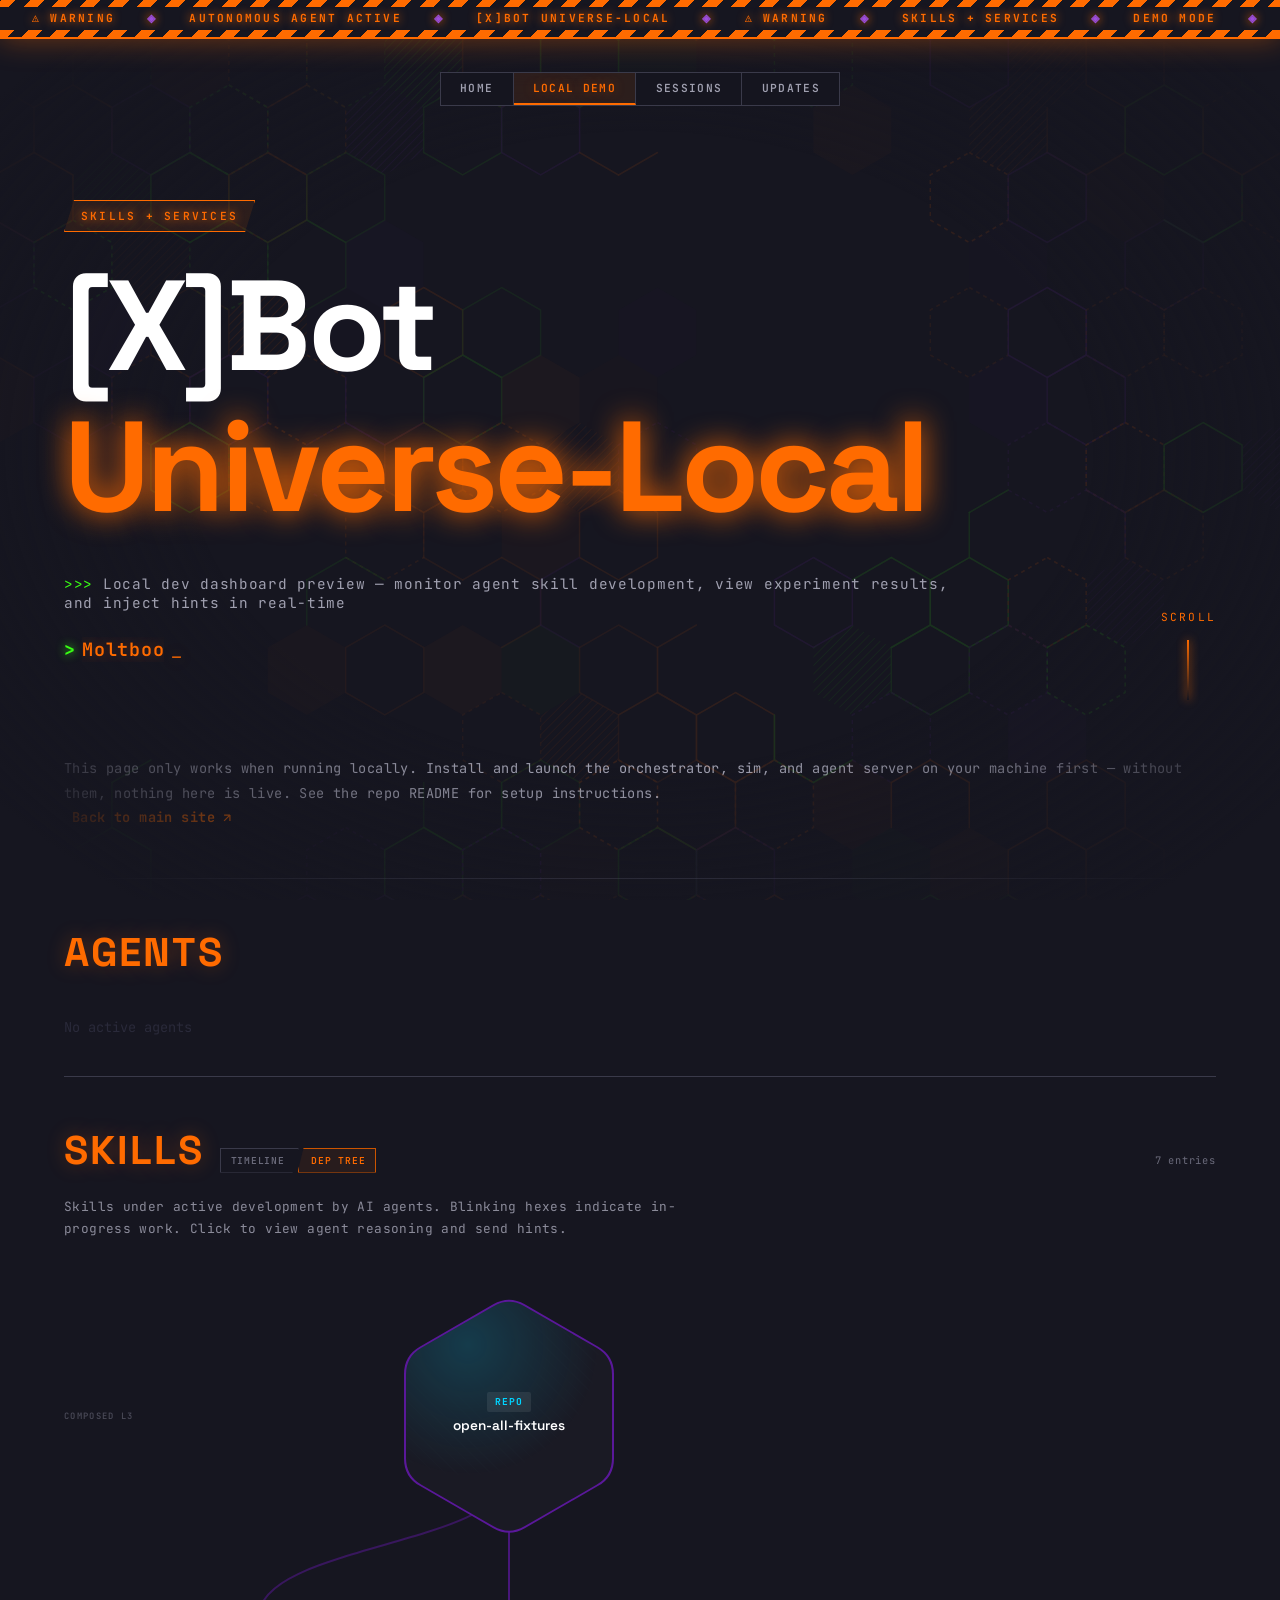
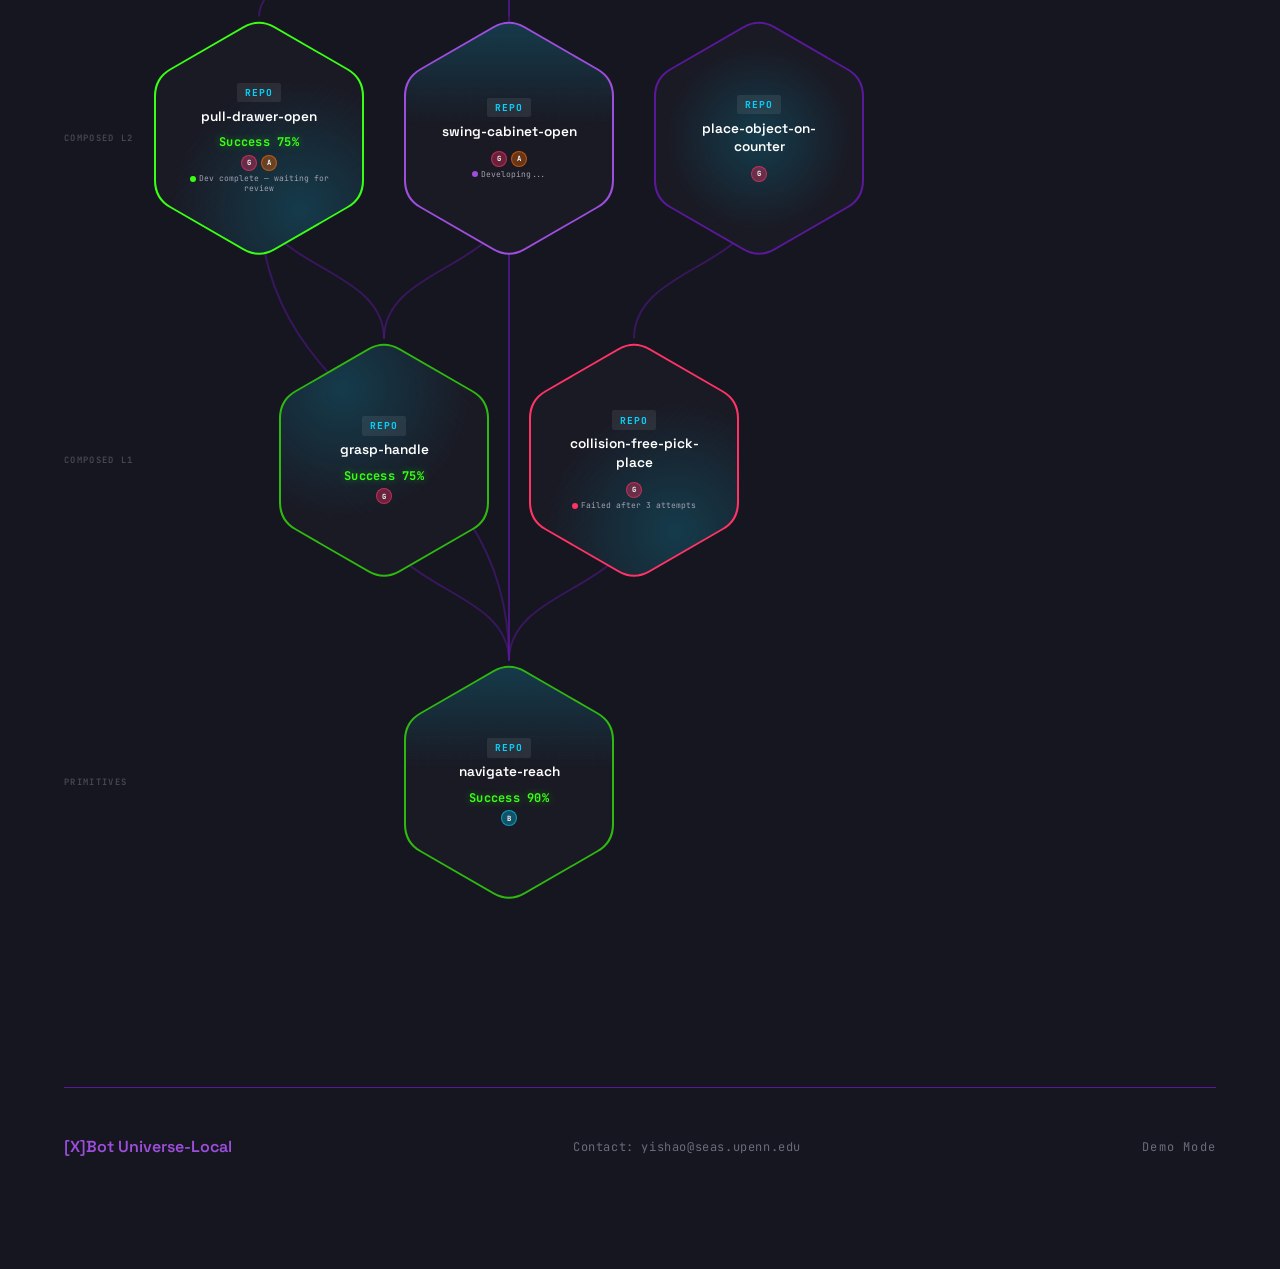
==== local/index.html @ f6c1ce20 "Add agent sessions viewer page New /local/sessions.html renders all dev + evaluator chat history fro" ====
<!DOCTYPE html>
<html lang="en" data-theme="dark">
<head>
    <meta charset="UTF-8">
    <meta name="viewport" content="width=device-width, initial-scale=1.0">
    <title>[X]Bot Universe-Local (Demo)</title>
    <link rel="preconnect" href="https://fonts.googleapis.com">
    <link rel="preconnect" href="https://fonts.gstatic.com" crossorigin>
    <link href="https://fonts.googleapis.com/css2?family=JetBrains+Mono:wght@400;500;600;700&family=Space+Grotesk:wght@400;500;600;700&display=swap" rel="stylesheet">
    <link rel="stylesheet" href="../styles.css">
    <!-- Local demo: detected via /local/ path, loads local_repos.json -->
    <!-- When served locally, WebSocket connects to orchestrator at ws://localhost:8765 -->
</head>
<body>
    <!-- EVA-style background -->
    <div class="honeycomb-bg"></div>


    <!-- Site Navigation -->
    <nav class="site-nav">
        <div class="site-nav-inner">
            <a href="../" class="site-nav-tab">Home</a>
            <a href="./" class="site-nav-tab active">Local Demo</a>
            <a href="sessions.html" class="site-nav-tab">Sessions</a>
            <a href="../updates/" class="site-nav-tab">Updates</a>
        </div>
    </nav>

    <div class="smooth-scroll-wrapper">
        <!-- Warning banner -->
        <div class="marquee-banner">
            <div class="marquee-track">
                <span class="warning-text">⚠ WARNING</span>
                <span class="separator">◈</span>
                <span>AUTONOMOUS AGENT ACTIVE</span>
                <span class="separator">◈</span>
                <span>[X]BOT UNIVERSE-LOCAL</span>
                <span class="separator">◈</span>
                <span class="warning-text">⚠ WARNING</span>
                <span class="separator">◈</span>
                <span>SKILLS + SERVICES</span>
                <span class="separator">◈</span>
                <span>DEMO MODE</span>
                <span class="separator">◈</span>
                <span class="warning-text">⚠ WARNING</span>
                <span class="separator">◈</span>
                <span>AUTONOMOUS AGENT ACTIVE</span>
                <span class="separator">◈</span>
                <span>[X]BOT UNIVERSE-LOCAL</span>
                <span class="separator">◈</span>
                <span class="warning-text">⚠ WARNING</span>
                <span class="separator">◈</span>
                <span>SKILLS + SERVICES</span>
                <span class="separator">◈</span>
                <span>DEMO MODE</span>
                <span class="separator">◈</span>
            </div>
        </div>

        <div class="container">
            <!-- Hero Section -->
            <header class="hero">
                <div class="hero-video">
                    <video autoplay muted loop playsinline>
                        <source src="../assets/robot-hero.mp4" type="video/mp4">
                    </video>
                </div>
                <div class="hero-content">
                    <span class="hero-tag">Skills + Services</span>
                    <h1 class="hero-title" data-split-text>
                        <span class="line"><span class="word">[X]Bot</span></span>
                        <span class="line"><span class="word" id="hero-universe">Universe-Local</span></span>
                    </h1>
                    <p class="hero-subtitle">Local dev dashboard preview — monitor agent skill development, view experiment results, and inject hints in real-time</p>
                    <div class="hero-tagline-rotator">
                        <span class="tagline-prefix">&gt;</span>
                        <span class="tagline-text" id="tagline-text"></span>
                        <span class="tagline-cursor">_</span>
                    </div>
                </div>
                <div class="scroll-indicator">
                    <span>Scroll</span>
                    <div class="scroll-line"></div>
                </div>
            </header>

            <!-- Intro section -->
            <section class="intro-section">
                <p class="intro-text">
                    This page only works when running locally. Install and launch the orchestrator, sim, and agent server on your machine first — without them, nothing here is live. See the repo README for setup instructions.
                    <br>
                    <a href="../" class="intro-link">
                        Back to main site
                        <svg viewBox="0 0 24 24" fill="none" stroke="currentColor" stroke-width="2" width="14" height="14">
                            <path d="M7 17L17 7M17 7H7M17 7v10"/>
                        </svg>
                    </a>
                </p>
            </section>

            <!-- ==============================
                 AGENTS LIST
                 ============================== -->
            <section class="agents-section">
                <div class="gallery-header">
                    <span class="gallery-label">Agents</span>
                </div>
                <div class="agents-list" id="agents-list">
                    <div class="agents-empty">No active agents</div>
                </div>
            </section>

            <!-- ==============================
                 FRONTEND GALLERY
                 ============================== -->
            <section class="gallery-section" data-gallery="skills">
                <div class="gallery-header">
                    <span class="gallery-label">Skills</span>
                    <div class="gallery-view-toggle" id="skills-view-toggle">
                        <button class="view-toggle-btn" data-view="timeline">Timeline</button>
                        <button class="view-toggle-btn active" data-view="tree">Dep Tree</button>
                    </div>
                    <span class="gallery-count"></span>
                </div>
                <p class="gallery-blurb">Skills under active development by AI agents. Blinking hexes indicate in-progress work. Click to view agent reasoning and send hints.</p>
                <div class="gallery-viewport" style="display:none;">
                    <div class="gallery-track"></div>
                </div>
                <div class="gallery-nav" style="display:none;">
                    <div class="gallery-progress">
                        <div class="gallery-progress-fill"></div>
                    </div>
                    <span class="gallery-hint">
                        <span class="hint-icon">◈</span> scroll or drag to explore
                    </span>
                </div>

                <div class="tree-viewport" id="skills-tree">
                    <svg class="tree-edges" id="tree-edges"></svg>
                    <div class="tree-nodes" id="tree-nodes"></div>
                </div>
            </section>

            <!-- Footer -->
            <footer class="timeline-footer">
                <div class="footer-content">
                    <span class="footer-brand">[X]Bot Universe-Local</span>
                    <a href="https://shaoyifei96.github.io/" class="footer-contact" target="_blank" rel="noopener noreferrer">Contact: yishao@seas.upenn.edu</a>
                    <span class="footer-year">Demo Mode</span>
                </div>
            </footer>
        </div>
    </div>

    <!-- ==============================
         POPUP OVERLAY (shared)
         ============================== -->
    <div class="popup-overlay" id="popup-overlay">
        <div class="popup-backdrop" id="popup-backdrop"></div>
        <div class="popup-card">
            <button class="popup-close" id="popup-close">✕</button>
            <div class="popup-inner" id="popup-inner"></div>
        </div>
    </div>

    <!-- ==============================
         LIGHTBOX OVERLAY
         ============================== -->
    <div class="lightbox-overlay" id="lightbox-overlay">
        <div class="lightbox-backdrop"></div>
        <div class="lightbox-content">
            <button class="lightbox-close">&#x2715;</button>
            <img class="lightbox-img" src="" alt="">
            <p class="lightbox-caption"></p>
        </div>
    </div>

    <!-- Rounded hex clip-path -->
    <svg width="0" height="0" style="position:absolute;">
        <defs>
            <clipPath id="hex-clip-rounded" clipPathUnits="objectBoundingBox">
                <path d="
                    M 0.425 0.0375
                    Q 0.5 0, 0.575 0.0375
                    L 0.925 0.2125
                    Q 1 0.25, 1 0.325
                    L 1 0.675
                    Q 1 0.75, 0.925 0.7875
                    L 0.575 0.9625
                    Q 0.5 1, 0.425 0.9625
                    L 0.075 0.7875
                    Q 0 0.75, 0 0.675
                    L 0 0.325
                    Q 0 0.25, 0.075 0.2125
                    Z
                "/>
            </clipPath>
        </defs>
    </svg>

    <script src="../script.js"></script>
</body>
</html>
---- styles.css ----
/* ============================================
   TIDYBOT ARMY — HEX GALLERY TIMELINE
   Autonomous Agent Activity Log
   EVA Neon Genesis Evangelion inspired
   ============================================ */

:root {
    /* Colors - EVA Neon Genesis Evangelion inspired */
    --color-bg: #161620;
    --color-bg-secondary: #12121a;
    --color-card: #1a1a24;
    --color-card-hover: #222230;

    /* EVA Orange/Amber - Warning colors */
    --color-warning: #ff6b00;
    --color-warning-bright: #ff8c00;
    --color-warning-dim: #cc5500;

    /* EVA Purple - Unit 01 */
    --color-purple: #7b2cbf;
    --color-purple-bright: #9d4edd;
    --color-purple-dim: #5a189a;

    /* EVA Green - Unit 01 eyes */
    --color-green: #39ff14;
    --color-green-dim: #2eb810;

    /* Text */
    --color-text: #ffffff;
    --color-text-soft: #a0a0b0;
    --color-gray: #6b6b7b;
    --color-muted: #2a2a3a;
    --color-border: #3a3a4a;

    /* Type colors - EVA palette */
    --color-setup: #9d4edd;
    --color-feature: #39ff14;
    --color-fix: #ff3366;
    --color-refactor: #ff6b00;
    --color-test: #00d4ff;
    --color-docs: #6b6b7b;
    --color-deploy: #ff6b00;

    /* Typography */
    --font-display: 'Space Grotesk', sans-serif;
    --font-mono: 'JetBrains Mono', monospace;

    /* Spacing */
    --gap: 1rem;
    --container-padding: clamp(1rem, 5vw, 4rem);

    /* Animation */
    --ease-smooth: cubic-bezier(0.65, 0.05, 0, 1);
    --duration: 0.75s;
    --duration-fast: 0.4s;
}

*, *::before, *::after {
    margin: 0;
    padding: 0;
    box-sizing: border-box;
}

html {
    scroll-behavior: initial;
    font-size: 16px;
    overscroll-behavior-x: none;
}

body {
    font-family: var(--font-display);
    background-color: var(--color-bg);
    color: var(--color-text);
    min-height: 100vh;
    overflow-x: hidden;
    -webkit-font-smoothing: antialiased;
    position: relative;
}

/* Honeycomb background - EVA style single layer */
.honeycomb-bg {
    position: fixed;
    inset: 0;
    pointer-events: none;
    z-index: 0;
    overflow: hidden;
}

.honeycomb-bg .hex-layer {
    position: absolute;
    top: -50px;
    left: -50px;
    opacity: 0.12;
}

.honeycomb-bg .hex-layer svg {
    overflow: visible;
}

.honeycomb-bg::after {
    content: '';
    position: absolute;
    inset: 0;
    background: radial-gradient(ellipse at 50% 50%, transparent 50%, var(--color-bg) 90%);
    pointer-events: none;
}


::selection {
    background-color: var(--color-warning);
    color: black;
}

::-webkit-scrollbar {
    width: 0;
    background: transparent;
}

/* ============================================
   MARQUEE BANNER
   ============================================ */
.marquee-banner {
    position: fixed;
    top: 0;
    left: 0;
    width: 100%;
    background: repeating-linear-gradient(
        -45deg,
        var(--color-warning) 0px,
        var(--color-warning) 10px,
        var(--color-bg) 10px,
        var(--color-bg) 20px
    );
    padding: 0.4rem 0;
    z-index: 1100;
    overflow: hidden;
    border-bottom: 2px solid var(--color-warning);
    box-shadow: 0 0 30px rgba(255, 107, 0, 0.4);
}

.marquee-track {
    display: inline-flex;
    gap: 2rem;
    animation: marquee 30s linear infinite;
    white-space: nowrap;
    font-family: var(--font-mono);
    font-weight: 700;
    font-size: 0.7rem;
    letter-spacing: 0.2em;
    text-transform: uppercase;
    color: var(--color-warning);
    background: var(--color-bg);
    padding: 0.3rem 2rem;
    text-shadow: 0 0 10px var(--color-warning);
    width: max-content;
}

.marquee-track .separator {
    color: var(--color-purple-bright);
}

@keyframes marquee {
    0% { transform: translateX(0%); }
    100% { transform: translateX(-50%); }
}

.marquee-banner:hover .marquee-track {
    animation-play-state: paused;
}

/* ============================================
   CONTAINER
   ============================================ */
.smooth-scroll-wrapper {
    padding-top: 4.5rem;
}

.container {
    max-width: 1400px;
    margin: 0 auto;
    padding: var(--container-padding);
}

/* ============================================
   HERO SECTION
   ============================================ */
.hero {
    min-height: 50vh;
    display: flex;
    flex-direction: column;
    justify-content: center;
    position: relative;
    padding: 4rem 0;
}

.hero-video {
    position: absolute;
    right: 0;
    top: 0;
    height: 100%;
    width: 50%;
    overflow: hidden;
    pointer-events: none;
    z-index: 0;
    filter: grayscale(1);
    opacity: 0.35;
    clip-path: polygon(15% 0, 100% 0, 100% 100%, 5% 100%);
    -webkit-mask-image: linear-gradient(to right, transparent 0%, rgba(0,0,0,0.6) 20%, rgba(0,0,0,1) 50%, rgba(0,0,0,0.6) 85%, transparent 100%),
                        linear-gradient(to bottom, transparent 0%, black 10%, black 90%, transparent 100%);
    -webkit-mask-composite: destination-in;
    mask-image: linear-gradient(to right, transparent 0%, rgba(0,0,0,0.6) 20%, rgba(0,0,0,1) 50%, rgba(0,0,0,0.6) 85%, transparent 100%),
                linear-gradient(to bottom, transparent 0%, black 10%, black 90%, transparent 100%);
    mask-composite: intersect;
}

.hero-video video {
    width: 100%;
    height: 100%;
    object-fit: cover;
    object-position: center;
}

.hero-content {
    max-width: 900px;
    position: relative;
    z-index: 1;
}

.hero-tag {
    display: inline-block;
    font-family: var(--font-mono);
    font-size: 0.7rem;
    font-weight: 600;
    letter-spacing: 0.2em;
    text-transform: uppercase;
    color: var(--color-warning);
    margin-bottom: 1.5rem;
    padding: 0.5rem 1rem;
    border: 1px solid var(--color-warning);
    background: rgba(255, 107, 0, 0.1);
    clip-path: polygon(10px 0, 100% 0, calc(100% - 10px) 100%, 0 100%);
    text-shadow: 0 0 10px var(--color-warning);
}

.hero-title {
    font-family: var(--font-display);
    font-size: clamp(3rem, 12vw, 8rem);
    font-weight: 700;
    line-height: 1.1;
    letter-spacing: -0.03em;
    padding-bottom: 0.1em;
}

.hero-title .line {
    display: block;
    overflow: visible;
}

.hero-title .word {
    display: inline-block;
    transform: translateY(100%);
    animation: wordReveal 1s var(--ease-smooth) forwards;
}

.hero-title .line:nth-child(1) .word { animation-delay: 0.1s; }
.hero-title .line:nth-child(2) .word { animation-delay: 0.25s; }

@keyframes wordReveal {
    to { transform: translateY(0); }
}

.hero-title .line:nth-child(2) .word {
    color: var(--color-warning);
    text-shadow: 0 0 30px var(--color-warning);
}

.hero-subtitle {
    margin-top: 1.5rem;
    font-family: var(--font-mono);
    font-size: 0.9rem;
    color: var(--color-text-soft);
    letter-spacing: 0.05em;
}

.hero-subtitle::before {
    content: ">>> ";
    color: var(--color-green);
}

/* ============================================
   HERO TAGLINE ROTATOR
   ============================================ */
.hero-tagline-rotator {
    margin-top: 1.2rem;
    font-family: var(--font-mono);
    font-size: clamp(0.85rem, 2.5vw, 1.15rem);
    font-weight: 600;
    letter-spacing: 0.04em;
    color: var(--color-warning);
    display: flex;
    align-items: center;
    gap: 0.4rem;
    min-height: 2em;
    text-shadow: 0 0 15px rgba(255, 107, 0, 0.4);
}

.tagline-prefix {
    color: var(--color-green);
    font-weight: 700;
    text-shadow: 0 0 10px var(--color-green);
}

.tagline-text {
    display: inline-block;
    overflow: hidden;
    white-space: nowrap;
    transition: opacity 0.4s ease;
}

.tagline-text.fade-out {
    opacity: 0;
    transition: opacity 0.3s ease;
}

.tagline-cursor {
    color: var(--color-warning);
    animation: cursorBlink 0.7s step-end infinite;
    font-weight: 400;
}

@keyframes cursorBlink {
    0%, 100% { opacity: 1; }
    50% { opacity: 0; }
}

.scroll-indicator {
    position: absolute;
    bottom: 2rem;
    right: 0;
    display: flex;
    flex-direction: column;
    align-items: center;
    gap: 1rem;
    color: var(--color-warning);
    font-family: var(--font-mono);
    font-size: 0.7rem;
    letter-spacing: 0.2em;
    text-transform: uppercase;
}

.scroll-line {
    width: 2px;
    height: 60px;
    background: linear-gradient(to bottom, var(--color-warning), transparent);
    animation: scrollPulse 2s ease-in-out infinite;
    box-shadow: 0 0 10px var(--color-warning);
}

@keyframes scrollPulse {
    0%, 100% { opacity: 0.3; height: 60px; }
    50% { opacity: 1; height: 80px; }
}

/* ============================================
   INTRO SECTION
   ============================================ */
.intro-section {
    padding: 1.5rem 0 3rem;
    border-bottom: 1px solid var(--color-border);
    margin-bottom: 1rem;
}

.intro-text {
    font-family: var(--font-mono);
    font-size: 0.85rem;
    color: var(--color-text-soft);
    letter-spacing: 0.03em;
    line-height: 1.8;
}

.intro-link {
    display: inline-flex;
    align-items: center;
    gap: 0.3rem;
    color: var(--color-warning);
    text-decoration: none;
    font-weight: 600;
    margin-left: 0.5rem;
    transition: color var(--duration-fast) var(--ease-smooth);
}

.intro-link:hover {
    color: var(--color-warning-bright);
    text-shadow: 0 0 10px var(--color-warning);
}

.intro-link svg {
    transition: transform var(--duration-fast) var(--ease-smooth);
}

.intro-link:hover svg {
    transform: translate(2px, -2px);
}

/* ============================================
   AGENTS SECTION (hex + blurb, no timeline)
   ============================================ */
.agents-section {
    padding: 3rem 0;
    position: relative;
    border-bottom: 1px solid var(--color-border);
}

.agents-grid {
    display: flex;
    flex-direction: column;
    gap: 2.5rem;
    padding: 1rem 0;
}

.agent-item {
    display: flex;
    align-items: center;
    gap: 2.5rem;
}

.agent-item:nth-child(even) {
    flex-direction: row-reverse;
}

.agent-item:nth-child(even) .agent-blurb {
    text-align: right;
}

.agent-hex {
    flex-shrink: 0;
}

.agent-blurb {
    flex: 1;
    min-width: 0;
}

.agent-blurb-title {
    font-family: var(--font-display);
    font-size: 1.1rem;
    font-weight: 600;
    color: var(--color-text);
    margin-bottom: 0.6rem;
}

.agent-blurb-text {
    font-family: var(--font-mono);
    font-size: 0.78rem;
    color: var(--color-text-soft);
    line-height: 1.7;
    letter-spacing: 0.02em;
    margin-bottom: 0.8rem;
}

@media (max-width: 600px) {
    .agent-item,
    .agent-item:nth-child(even) {
        flex-direction: column;
        text-align: center;
    }

    .agent-item:nth-child(even) .agent-blurb {
        text-align: center;
    }

    .agent-hex {
        transform: scale(0.8);
    }
}

/* ============================================
   AGENT IMAGE THUMBNAILS
   ============================================ */
.agent-thumbs {
    display: flex;
    flex-wrap: wrap;
    gap: 0.5rem;
    margin-top: 0.75rem;
}

.agent-thumb {
    width: 80px;
    height: 60px;
    object-fit: cover;
    border-radius: 4px;
    border: 1px solid var(--color-border);
    cursor: pointer;
    opacity: 0.75;
    transition: opacity var(--duration-fast), border-color var(--duration-fast), box-shadow var(--duration-fast);
}

.agent-thumb:hover {
    opacity: 1;
    border-color: var(--color-warning);
    box-shadow: 0 0 10px rgba(255, 107, 0, 0.35);
}

/* ============================================
   LIGHTBOX OVERLAY
   ============================================ */
.lightbox-overlay {
    position: fixed;
    inset: 0;
    z-index: 600;
    display: flex;
    align-items: center;
    justify-content: center;
    opacity: 0;
    visibility: hidden;
    transition: opacity 0.3s var(--ease-smooth), visibility 0.3s;
}

.lightbox-overlay.open {
    opacity: 1;
    visibility: visible;
}

.lightbox-backdrop {
    position: absolute;
    inset: 0;
    background: rgba(10, 10, 12, 0.92);
    backdrop-filter: blur(8px);
    -webkit-backdrop-filter: blur(8px);
}

.lightbox-content {
    position: relative;
    display: flex;
    flex-direction: column;
    align-items: center;
    max-width: 90vw;
    max-height: 90vh;
}

.lightbox-close {
    position: absolute;
    top: -2rem;
    right: -1rem;
    background: none;
    border: 1px solid var(--color-gray);
    color: var(--color-gray);
    width: 32px;
    height: 32px;
    display: flex;
    align-items: center;
    justify-content: center;
    cursor: pointer;
    font-size: 0.9rem;
    font-family: var(--font-mono);
    transition: all var(--duration-fast);
    z-index: 10;
}

.lightbox-close:hover {
    border-color: var(--color-warning);
    color: var(--color-warning);
    box-shadow: 0 0 12px rgba(255, 107, 0, 0.4);
}

.lightbox-img {
    max-width: 90vw;
    max-height: 80vh;
    border-radius: 4px;
    border: 1px solid var(--color-border);
    object-fit: contain;
}

.lightbox-caption {
    margin-top: 0.75rem;
    font-family: var(--font-mono);
    font-size: 0.75rem;
    color: var(--color-text-soft);
    letter-spacing: 0.04em;
    text-align: center;
}

/* ============================================
   DEMO VIDEO SECTION
   ============================================ */
.demo-section {
    padding: 3rem 0;
    border-bottom: 1px solid var(--color-border);
}

.demo-video-wrapper {
    position: relative;
    z-index: 1001;
    width: 65%;
    margin: 0 auto;
    border: 1px solid var(--color-border);
    border-radius: 12px;
    overflow: hidden;
    background: var(--color-bg-secondary);
}

.demo-video-wrapper video {
    display: block;
    width: 100%;
}

/* Install Section */
.install-section {
    padding: 3rem 0;
    border-bottom: 1px solid var(--color-border);
}

.install-code-block {
    position: relative;
    background: var(--color-bg-secondary);
    border: 1px solid var(--color-border);
    border-radius: 8px;
    padding: 1rem 1.25rem;
    margin: 1rem 0;
    overflow-x: auto;
}

.install-code-block pre {
    margin: 0;
}

.install-code-block code {
    font-family: var(--font-mono);
    font-size: 0.85rem;
    color: var(--color-green);
    white-space: pre;
}

.install-copy-btn {
    position: absolute;
    top: 0.5rem;
    right: 0.5rem;
    background: var(--color-card);
    border: 1px solid var(--color-border);
    color: var(--color-text-soft);
    font-family: var(--font-mono);
    font-size: 0.7rem;
    padding: 0.25rem 0.5rem;
    border-radius: 4px;
    cursor: pointer;
    text-transform: uppercase;
    letter-spacing: 0.05em;
    transition: all 0.2s;
}

.install-copy-btn:hover {
    background: var(--color-card-hover);
    color: var(--color-text);
    border-color: var(--color-green-dim);
}

.install-steps {
    color: var(--color-text-soft);
    font-family: var(--font-mono);
    font-size: 0.85rem;
    margin: 0.75rem 0;
}

.install-steps code {
    color: var(--color-warning-bright);
    background: var(--color-bg-secondary);
    padding: 0.15em 0.4em;
    border-radius: 3px;
    font-size: 0.85em;
}

@media (max-width: 600px) {
    .demo-video-wrapper {
        width: 100%;
    }
}

/* ============================================
   HEX GALLERY TIMELINE
   ============================================ */
/* Agents list */
.agents-section {
    padding: 2rem 0;
    border-bottom: 1px solid var(--color-border);
}
.agents-list {
    font-family: var(--font-mono);
    font-size: 0.85rem;
}
.agents-empty {
    color: var(--color-muted);
    padding: 0.5rem 0;
}
.agent-row {
    display: flex;
    align-items: center;
    gap: 0.75rem;
    padding: 0.35rem 0;
    border-bottom: 1px solid rgba(255,255,255,0.05);
}
.agent-dot {
    width: 8px;
    height: 8px;
    border-radius: 50%;
    flex-shrink: 0;
}
.agent-id {
    color: var(--color-text-soft);
    min-width: 120px;
}
.agent-skill {
    color: var(--color-text);
    min-width: 160px;
    font-weight: 500;
}
.agent-type {
    color: var(--color-text-soft);
    min-width: 80px;
}
.agent-status {
    font-weight: 600;
    text-transform: uppercase;
    font-size: 0.75rem;
    letter-spacing: 0.05em;
}

.gallery-section {
    padding: 3rem 0;
    position: relative;
    border-bottom: 1px solid var(--color-border);
}

.gallery-section:last-of-type {
    border-bottom: none;
}

.gallery-header {
    display: flex;
    align-items: baseline;
    gap: 1rem;
    margin-bottom: 2rem;
}

.gallery-label {
    font-family: var(--font-display);
    font-size: clamp(1.5rem, 4vw, 2.5rem);
    font-weight: 700;
    color: var(--color-warning);
    text-transform: uppercase;
    letter-spacing: 0.05em;
    text-shadow: 0 0 20px rgba(255, 107, 0, 0.3);
}

.gallery-repo {
    font-family: var(--font-mono);
    font-size: 0.7rem;
    color: var(--color-warning);
    letter-spacing: 0.1em;
    padding: 0.3rem 0.6rem;
    border: 1px solid var(--color-warning-dim);
    clip-path: polygon(6px 0, 100% 0, calc(100% - 6px) 100%, 0 100%);
    text-decoration: none;
    transition: color var(--duration-fast), border-color var(--duration-fast);
}

.gallery-repo:hover {
    color: var(--color-warning-bright);
    border-color: var(--color-warning);
    text-shadow: 0 0 10px var(--color-warning);
}

.gallery-wishlist {
    font-family: var(--font-mono);
    font-size: 0.7rem;
    color: var(--color-green);
    letter-spacing: 0.1em;
    padding: 0.3rem 0.6rem;
    border: 1px solid var(--color-green-dim);
    clip-path: polygon(6px 0, 100% 0, calc(100% - 6px) 100%, 0 100%);
    text-decoration: none;
    transition: color var(--duration-fast), border-color var(--duration-fast);
}

.gallery-wishlist:hover {
    color: var(--color-green);
    border-color: var(--color-green);
    text-shadow: 0 0 10px var(--color-green);
    animation: none;
}

button.gallery-wishlist {
    cursor: pointer;
    background: none;
    animation: wishlistBlink 2s ease-in-out infinite;
}

@keyframes wishlistBlink {
    0%, 100% { opacity: 1; }
    50% { opacity: 0.4; }
}

.gallery-count {
    font-family: var(--font-mono);
    font-size: 0.65rem;
    color: var(--color-gray);
    letter-spacing: 0.08em;
    margin-left: auto;
}

.gallery-blurb {
    font-family: var(--font-mono);
    font-size: 0.8rem;
    color: var(--color-text-soft);
    letter-spacing: 0.03em;
    line-height: 1.7;
    margin-top: -0.75rem;
    margin-bottom: 1.5rem;
    max-width: 640px;
    opacity: 0.85;
}

/* ============================================
   GALLERY VIEWPORT & TRACK
   ============================================ */
.gallery-viewport {
    position: relative;
    height: 700px;
    overflow: hidden;
    cursor: grab;
    margin: 0 calc(var(--container-padding) * -1);
    user-select: none;
    -webkit-user-select: none;
}

.gallery-viewport:active {
    cursor: grabbing;
}

.gallery-track {
    position: relative;
    height: 100%;
    will-change: transform;
}

/* ============================================
   HORIZONTAL TIMELINE LINE
   ============================================ */
.gallery-line {
    position: absolute;
    left: 0;
    right: 0;
    height: 2px;
    background: linear-gradient(90deg,
        transparent 0%,
        var(--color-purple-dim) 3%,
        var(--color-gray) 15%,
        var(--color-gray) 85%,
        var(--color-purple-dim) 97%,
        transparent 100%
    );
    z-index: 3;
}

.gallery-line::after {
    content: '';
    position: absolute;
    inset: -3px 0;
    background: linear-gradient(90deg,
        transparent 0%,
        var(--color-warning) 15%,
        var(--color-warning) 85%,
        transparent 100%
    );
    opacity: 0.15;
    filter: blur(6px);
    animation: linePulse 4s ease-in-out infinite;
}

@keyframes linePulse {
    0%, 100% { opacity: 0.1; }
    50% { opacity: 0.25; }
}

/* ============================================
   HEX CONNECTORS
   ============================================ */
.hex-connector {
    position: absolute;
    width: 1px;
    background: var(--color-purple-dim);
    opacity: 0.35;
    transform: translateX(-50%);
    transition: opacity var(--duration-fast), background var(--duration-fast), box-shadow var(--duration-fast);
    z-index: 2;
}

.hex-connector::before,
.hex-connector::after {
    content: '';
    position: absolute;
    left: 50%;
    transform: translateX(-50%);
    width: 5px;
    height: 5px;
    border-radius: 50%;
    background: var(--color-purple-dim);
}

.hex-connector::before { top: -2px; }
.hex-connector::after { bottom: -2px; }

.hex-connector.active {
    opacity: 1;
    background: var(--color-warning);
    box-shadow: 0 0 8px var(--color-warning);
    width: 2px;
}

.hex-connector.active::before,
.hex-connector.active::after {
    background: var(--color-warning);
    box-shadow: 0 0 6px var(--color-warning);
}

/* ============================================
   HEX DOTS
   ============================================ */
.hex-dot {
    position: absolute;
    width: 8px;
    height: 8px;
    transform: translate(-50%, -50%) rotate(45deg);
    background: var(--color-bg);
    border: 1.5px solid var(--color-purple-dim);
    transition: all var(--duration-fast) var(--ease-smooth);
    z-index: 5;
    cursor: pointer;
}

.hex-dot:hover {
    border-color: var(--color-warning);
    box-shadow: 0 0 10px var(--color-warning);
    transform: translate(-50%, -50%) rotate(45deg) scale(1.3);
}

.hex-dot.active {
    background: var(--color-warning);
    border-color: var(--color-warning);
    box-shadow: 0 0 15px var(--color-warning);
    width: 10px;
    height: 10px;
}

/* ============================================
   HEX CARDS
   ============================================ */
.hex-card {
    position: absolute;
    cursor: pointer;
    z-index: 6;
    opacity: 0;
    transform: scale(0.6) translateY(20px);
    transition: opacity 0.5s var(--ease-smooth),
                transform 0.5s var(--ease-smooth),
                filter var(--duration-fast) var(--ease-smooth);
}

.hex-card.visible {
    opacity: 1;
    transform: scale(1) translateY(0);
}

.hex-card.visible:hover {
    transform: scale(1.1) translateY(-4px);
    filter: drop-shadow(0 0 20px rgba(255, 107, 0, 0.4));
    z-index: 20;
}

.hex-card.visible.active {
    transform: scale(1.08);
    filter: drop-shadow(0 0 30px rgba(255, 107, 0, 0.6));
    z-index: 15;
}

.hex-border {
    width: 100%;
    height: 100%;
    clip-path: url(#hex-clip-rounded);
    background: var(--color-purple-dim);
    padding: 2px;
    transition: background var(--duration-fast) var(--ease-smooth);
    animation: hexFloat 5s ease-in-out infinite;
    animation-delay: var(--float-delay, 0s);
}

@keyframes hexFloat {
    0%, 100% { transform: translateY(0); }
    50% { transform: translateY(-6px); }
}

.hex-card:hover .hex-border,
.hex-card.active .hex-border {
    animation-play-state: paused;
}

.hex-card:hover .hex-border,
.hex-card.active .hex-border {
    background: var(--color-warning);
}

.hex-inner {
    width: 100%;
    height: 100%;
    clip-path: url(#hex-clip-rounded);
    background: var(--color-card);
    overflow: hidden;
    position: relative;
    transition: background var(--duration-fast);
}

.hex-card:hover .hex-inner {
    background: var(--color-card-hover);
}

/* ---- Hex background image / placeholder ---- */
.hex-bg {
    position: absolute;
    inset: 0;
    opacity: 0.18;
    transition: opacity var(--duration-fast);
    z-index: 1;
}

.hex-card:hover .hex-bg { opacity: 0.28; }
.hex-card.active .hex-bg { opacity: 0.25; }

/* Placeholder patterns (rotate through 4) */
.hex-bg.pattern-0 {
    background:
        radial-gradient(circle at 30% 20%, var(--type-color) 0%, transparent 55%),
        repeating-linear-gradient(
            45deg, transparent, transparent 7px,
            rgba(255,255,255,0.04) 7px, rgba(255,255,255,0.04) 8px
        );
}

.hex-bg.pattern-1 {
    background:
        radial-gradient(circle at 70% 80%, var(--type-color) 0%, transparent 55%),
        repeating-linear-gradient(
            -45deg, transparent, transparent 5px,
            rgba(255,255,255,0.04) 5px, rgba(255,255,255,0.04) 6px
        );
}

.hex-bg.pattern-2 {
    background:
        linear-gradient(180deg, var(--type-color) 0%, transparent 45%),
        repeating-linear-gradient(
            0deg, transparent, transparent 10px,
            rgba(255,255,255,0.03) 10px, rgba(255,255,255,0.03) 11px
        ),
        repeating-linear-gradient(
            90deg, transparent, transparent 10px,
            rgba(255,255,255,0.03) 10px, rgba(255,255,255,0.03) 11px
        );
}

.hex-bg.pattern-3 {
    background:
        radial-gradient(circle at 50% 50%, var(--type-color) 0%, transparent 60%),
        radial-gradient(circle at 20% 40%, rgba(255,255,255,0.04) 1px, transparent 1px),
        radial-gradient(circle at 60% 30%, rgba(255,255,255,0.04) 1px, transparent 1px),
        radial-gradient(circle at 80% 70%, rgba(255,255,255,0.04) 1px, transparent 1px);
    background-size: 100% 100%, 12px 12px, 12px 12px, 12px 12px;
}

/* Real image background */
.hex-bg.has-image {
    background-size: cover !important;
    background-position: center !important;
    opacity: 0.35;
}

.hex-card:hover .hex-bg.has-image { opacity: 0.45; }

/* ---- Hex content overlay ---- */
.hex-content {
    position: relative;
    z-index: 2;
    display: flex;
    flex-direction: column;
    align-items: center;
    justify-content: center;
    height: 100%;
    padding: 25% 12% 25%;
    text-align: center;
}

/* Radial glow inside hex on hover */
.hex-content::after {
    content: '';
    position: absolute;
    inset: 0;
    background: radial-gradient(
        circle at 50% 50%,
        rgba(255, 107, 0, 0.1) 0%,
        transparent 60%
    );
    opacity: 0;
    transition: opacity var(--duration-fast);
    pointer-events: none;
}

.hex-card:hover .hex-content::after,
.hex-card.active .hex-content::after {
    opacity: 1;
}

/* ---- Hex text (base sizes for medium) ---- */
.hex-type {
    font-family: var(--font-mono);
    font-size: 0.55rem;
    font-weight: 700;
    text-transform: uppercase;
    letter-spacing: 0.12em;
    margin-bottom: 0.35rem;
    padding: 0.15rem 0.4rem;
    background: rgba(255, 255, 255, 0.08);
    border-radius: 2px;
}

.hex-title {
    font-family: var(--font-display);
    font-size: 0.75rem;
    font-weight: 600;
    color: var(--color-text);
    line-height: 1.35;
    display: -webkit-box;
    -webkit-line-clamp: 2;
    -webkit-box-orient: vertical;
    overflow: hidden;
    margin-bottom: 0.3rem;
}

.hex-date {
    font-family: var(--font-mono);
    font-size: 0.5rem;
    color: var(--color-gray);
    letter-spacing: 0.05em;
}

.hex-repo {
    font-family: var(--font-mono);
    font-size: 0.45rem;
    color: var(--color-purple-bright);
    letter-spacing: 0.05em;
    margin-top: 0.15rem;
    opacity: 0.7;
}

.hex-rate {
    font-family: var(--font-mono);
    font-size: 0.7rem;
    font-weight: 700;
    color: var(--color-green);
    letter-spacing: 0.02em;
    margin-top: 0.2rem;
    text-shadow: 0 0 8px rgba(57, 255, 20, 0.4);
}

/* ---- Size variants ---- */
.hex-lg .hex-type {
    font-size: 0.6rem;
    padding: 0.2rem 0.5rem;
}

.hex-lg .hex-title {
    font-size: 0.85rem;
    -webkit-line-clamp: 3;
}

.hex-lg .hex-date {
    font-size: 0.55rem;
}

.hex-lg .hex-repo {
    font-size: 0.5rem;
}

.hex-lg .hex-rate {
    font-size: 0.75rem;
}

.hex-sm .hex-type {
    font-size: 0.48rem;
    padding: 0.1rem 0.3rem;
    margin-bottom: 0.2rem;
}

.hex-sm .hex-title {
    font-size: 0.65rem;
    -webkit-line-clamp: 1;
    margin-bottom: 0.2rem;
}

.hex-sm .hex-date {
    font-size: 0.45rem;
}

.hex-sm .hex-repo {
    display: none;
}

.hex-sm .hex-rate {
    font-size: 0.55rem;
}

.hex-xl .hex-type {
    font-size: 0.65rem;
    padding: 0.25rem 0.6rem;
}

.hex-xl .hex-title {
    font-size: 0.95rem;
    -webkit-line-clamp: 3;
}

.hex-xl .hex-date {
    font-size: 0.6rem;
}

.hex-xl .hex-repo {
    font-size: 0.55rem;
}

.hex-xl .hex-rate {
    font-size: 0.85rem;
}

.hex-xs .hex-type {
    font-size: 0.42rem;
    padding: 0.08rem 0.25rem;
    margin-bottom: 0.15rem;
}

.hex-xs .hex-title {
    font-size: 0.55rem;
    -webkit-line-clamp: 1;
    margin-bottom: 0.15rem;
}

.hex-xs .hex-date {
    font-size: 0.4rem;
}

.hex-xs .hex-repo {
    display: none;
}

.hex-xs .hex-rate {
    font-size: 0.5rem;
}

/* Target validation dots */
.hex-target-dots {
    display: flex;
    gap: 4px;
    justify-content: center;
    margin-top: 2px;
}
.target-dot {
    width: 8px;
    height: 8px;
    border-radius: 50%;
    display: inline-block;
}
.target-dot.pass { background: var(--color-green, #4caf50); }
.target-dot.fail { background: var(--color-red, #f44336); }
.target-dot.pending { background: #555; }

/* ============================================
   GALLERY ROBOTS (on the timeline line)
   ============================================ */
.gallery-robot {
    position: absolute;
    z-index: 10;
    transform: translate(-50%, -100%);
    pointer-events: none;
}

/* Purple robot (original) */
.gallery-robot.robot-purple {
    animation: robotPatrol 4s ease-in-out infinite;
}

@keyframes robotPatrol {
    0%   { transform: translate(-50%, -100%) translateX(0)   translateY(0); }
    25%  { transform: translate(-50%, -100%) translateX(-30px) translateY(-3px); }
    50%  { transform: translate(-50%, -100%) translateX(-50px) translateY(0); }
    75%  { transform: translate(-50%, -100%) translateX(-30px) translateY(-3px); }
    100% { transform: translate(-50%, -100%) translateX(0)   translateY(0); }
}

.robot-antenna {
    width: 2px;
    height: 6px;
    background: var(--color-purple);
    margin: 0 auto 1px;
    position: relative;
}

.robot-antenna::after {
    content: '';
    position: absolute;
    top: -4px;
    left: 50%;
    transform: translateX(-50%);
    width: 5px;
    height: 5px;
    background: var(--color-warning);
    border-radius: 50%;
    animation: antennaBlink 1s ease-in-out infinite;
}

@keyframes antennaBlink {
    0%, 100% { opacity: 1; box-shadow: 0 0 10px var(--color-warning); }
    50% { opacity: 0.5; box-shadow: 0 0 5px var(--color-warning); }
}

.robot-head {
    width: 18px;
    height: 12px;
    background: var(--color-purple);
    border-radius: 2px;
    display: flex;
    align-items: center;
    justify-content: center;
    gap: 4px;
    padding-top: 2px;
    position: relative;
    box-shadow: 0 0 15px rgba(123, 44, 191, 0.5);
}

.robot-eye {
    width: 4px;
    height: 4px;
    background: var(--color-green);
    border-radius: 50%;
    animation: robotBlink 3s ease-in-out infinite;
    box-shadow: 0 0 8px var(--color-green);
}

.robot-eye.right {
    animation-delay: 0.1s;
}

@keyframes robotBlink {
    0%, 90%, 100% { transform: scaleY(1); }
    95% { transform: scaleY(0.1); }
}

.robot-body {
    width: 14px;
    height: 8px;
    background: var(--color-purple-dim);
    margin: 1px auto 0;
    border-radius: 0 0 2px 2px;
    position: relative;
}

.robot-wheel {
    position: absolute;
    bottom: -3px;
    width: 6px;
    height: 6px;
    background: var(--color-warning-dim);
    border-radius: 50%;
    border: 1px solid var(--color-warning);
}

.robot-wheel.left {
    left: 0px;
    animation: wheelSpin 0.3s linear infinite;
}

.robot-wheel.right {
    right: 0px;
    animation: wheelSpin 0.3s linear infinite reverse;
}

@keyframes wheelSpin {
    from { transform: rotate(0deg); }
    to { transform: rotate(360deg); }
}

/* Cyan robot (alt mech) */
.gallery-robot.robot-cyan {
    animation: robotCyanPatrol 5s ease-in-out infinite;
}

@keyframes robotCyanPatrol {
    0%   { transform: translate(-50%, -100%) translateX(0)   rotate(0deg); }
    20%  { transform: translate(-50%, -100%) translateX(-25px) rotate(-2deg); }
    50%  { transform: translate(-50%, -100%) translateX(-45px) rotate(0deg); }
    80%  { transform: translate(-50%, -100%) translateX(-25px) rotate(2deg); }
    100% { transform: translate(-50%, -100%) translateX(0)   rotate(0deg); }
}

.robot-alt-flag {
    width: 1px;
    height: 8px;
    background: var(--color-warning);
    margin: 0 auto 0;
    position: relative;
}

.robot-alt-flag::after {
    content: '';
    position: absolute;
    top: 0;
    left: 1px;
    width: 6px;
    height: 4px;
    background: #00d4ff;
    clip-path: polygon(0 0, 100% 25%, 0 100%);
    animation: flagWave 1s ease-in-out infinite;
}

@keyframes flagWave {
    0%, 100% { transform: skewY(0deg); }
    50% { transform: skewY(-5deg); }
}

.robot-alt-head {
    width: 14px;
    height: 10px;
    background: #1a1a2e;
    border: 1.5px solid #00d4ff;
    border-radius: 2px 2px 0 0;
    margin: 0 auto;
    display: flex;
    align-items: center;
    justify-content: center;
    box-shadow: 0 0 10px rgba(0, 212, 255, 0.4);
    position: relative;
}

.robot-alt-visor {
    width: 10px;
    height: 3px;
    background: #00d4ff;
    border-radius: 1px;
    box-shadow: 0 0 8px #00d4ff;
    animation: visorScan 2s ease-in-out infinite;
}

@keyframes visorScan {
    0%, 100% { opacity: 1; width: 10px; }
    50% { opacity: 0.6; width: 6px; }
}

.robot-alt-body {
    width: 10px;
    height: 8px;
    background: #1a1a2e;
    border: 1.5px solid #00d4ff;
    border-top: none;
    margin: 0 auto;
    position: relative;
    display: flex;
    align-items: center;
    justify-content: center;
}

.robot-alt-chest {
    width: 4px;
    height: 4px;
    border: 1px solid #00d4ff;
    border-radius: 50%;
    opacity: 0.6;
    animation: chestPulse 1.5s ease-in-out infinite;
}

@keyframes chestPulse {
    0%, 100% { opacity: 0.4; box-shadow: none; }
    50% { opacity: 1; box-shadow: 0 0 5px #00d4ff; }
}

.robot-cyan .robot-wheel {
    border-color: #00d4ff;
    background: rgba(0, 212, 255, 0.3);
}

/* ============================================
   POPUP OVERLAY
   ============================================ */
.popup-overlay {
    position: fixed;
    inset: 0;
    z-index: 500;
    display: flex;
    align-items: center;
    justify-content: center;
    opacity: 0;
    visibility: hidden;
    transition: opacity 0.35s var(--ease-smooth), visibility 0.35s;
}

.popup-overlay.open {
    opacity: 1;
    visibility: visible;
}

.popup-backdrop {
    position: absolute;
    inset: 0;
    background: rgba(10, 10, 12, 0.88);
    backdrop-filter: blur(6px);
    -webkit-backdrop-filter: blur(6px);
}

.popup-card {
    position: relative;
    max-width: 560px;
    width: 92%;
    max-height: 80vh;
    overflow-y: auto;
    background: var(--color-card);
    border: 1px solid var(--color-warning);
    clip-path: polygon(0 0, calc(100% - 24px) 0, 100% 24px, 100% 100%, 24px 100%, 0 calc(100% - 24px));
    padding: 2rem;
    box-shadow: 0 0 80px rgba(255, 107, 0, 0.2), inset 0 0 40px rgba(255, 107, 0, 0.03);
    transform: scale(0.88) translateY(30px);
    transition: transform 0.4s var(--ease-smooth);
}

.popup-overlay.open .popup-card {
    transform: scale(1) translateY(0);
}

/* Corner accents */
.popup-card::after {
    content: '';
    position: absolute;
    top: 0;
    right: 0;
    border-style: solid;
    border-width: 0 24px 24px 0;
    border-color: transparent var(--color-warning) transparent transparent;
}

.popup-close {
    position: absolute;
    top: 1rem;
    right: 2rem;
    background: none;
    border: 1px solid var(--color-gray);
    color: var(--color-gray);
    width: 32px;
    height: 32px;
    display: flex;
    align-items: center;
    justify-content: center;
    cursor: pointer;
    font-size: 0.9rem;
    font-family: var(--font-mono);
    transition: all var(--duration-fast);
    z-index: 10;
}

.popup-close:hover {
    border-color: var(--color-warning);
    color: var(--color-warning);
    box-shadow: 0 0 12px rgba(255, 107, 0, 0.4);
}

.popup-inner {
    display: flex;
    flex-direction: column;
    gap: 0.75rem;
}

.popup-header {
    display: flex;
    align-items: center;
    gap: 1rem;
    padding-bottom: 0.75rem;
    border-bottom: 1px solid var(--color-border);
    padding-right: 2.5rem;
}

.popup-number {
    font-family: var(--font-mono);
    font-size: 1.1rem;
    font-weight: 700;
}

.popup-type {
    font-family: var(--font-mono);
    font-size: 0.6rem;
    font-weight: 600;
    text-transform: uppercase;
    letter-spacing: 0.15em;
    color: var(--type-color, var(--color-warning));
    padding: 0.3rem 0.6rem;
    background: color-mix(in srgb, var(--type-color, var(--color-warning)) 15%, transparent);
    border: 1px solid var(--type-color, var(--color-warning));
}

.popup-date {
    font-family: var(--font-mono);
    font-size: 0.7rem;
    color: var(--color-green);
    margin-left: auto;
    padding: 0.25rem 0.6rem;
    background: rgba(57, 255, 20, 0.08);
    border: 1px solid var(--color-green-dim);
    clip-path: polygon(6px 0, 100% 0, calc(100% - 6px) 100%, 0 100%);
}

.popup-image {
    max-height: 160px;
    overflow: hidden;
    border: 1px solid var(--color-border);
}

.popup-image img {
    width: 100%;
    height: 160px;
    object-fit: cover;
    display: block;
}

/* ============================================
   TRIAL PHOTO GALLERY (in popup)
   ============================================ */
.popup-trial-gallery {
    padding-top: 0.5rem;
}

.trial-hero {
    position: relative;
    width: 100%;
    overflow: hidden;
    border: 1px solid var(--color-border);
    background: var(--color-bg-secondary);
    margin-top: 0.4rem;
}

.trial-hero-img {
    width: 100%;
    display: block;
    transition: opacity 0.25s ease;
}

.trial-counter {
    position: absolute;
    bottom: 0.4rem;
    right: 0.5rem;
    font-family: var(--font-mono);
    font-size: 0.6rem;
    color: var(--color-text);
    background: rgba(10, 10, 12, 0.75);
    padding: 0.15rem 0.4rem;
    letter-spacing: 0.08em;
    border: 1px solid var(--color-border);
}

.trial-row-label {
    font-family: var(--font-mono);
    font-size: 0.55rem;
    color: var(--color-gray);
    text-transform: uppercase;
    letter-spacing: 0.1em;
    margin-top: 0.5rem;
    margin-bottom: 0.2rem;
}

.trial-strip {
    display: flex;
    gap: 0.4rem;
}

.trial-thumb {
    flex: 1;
    aspect-ratio: 4/3;
    background-size: cover;
    background-position: center;
    border: 2px solid var(--color-border);
    cursor: pointer;
    transition: border-color var(--duration-fast), box-shadow var(--duration-fast);
    opacity: 0.6;
}

.trial-thumb:hover {
    opacity: 0.9;
    border-color: var(--color-warning-dim);
}

.trial-thumb.active {
    opacity: 1;
    border-color: var(--color-warning);
    box-shadow: 0 0 8px rgba(255, 107, 0, 0.4);
}

/* Execution viewer */
.exec-viewer-slot:empty { display: none; }

.exec-cam-tabs {
    display: flex;
    gap: 0.3rem;
    margin-bottom: 0.4rem;
}

.exec-cam-tab {
    font-family: var(--font-mono);
    font-size: 0.55rem;
    text-transform: uppercase;
    letter-spacing: 0.08em;
    padding: 0.2rem 0.5rem;
    background: var(--color-bg-secondary);
    border: 1px solid var(--color-border);
    color: var(--color-gray);
    cursor: pointer;
    transition: all var(--duration-fast);
}

.exec-cam-tab:hover { color: var(--color-text); border-color: var(--color-warning-dim); }
.exec-cam-tab.active { color: var(--color-warning); border-color: var(--color-warning); background: rgba(255, 107, 0, 0.08); }

.exec-hero { position: relative; }

.exec-controls {
    position: absolute;
    top: 0.4rem;
    left: 0.5rem;
    display: flex;
    gap: 0.3rem;
}

.exec-play-btn {
    font-size: 0.65rem;
    padding: 0.15rem 0.4rem;
    background: rgba(10, 10, 12, 0.75);
    border: 1px solid var(--color-border);
    color: var(--color-text);
    cursor: pointer;
    font-family: var(--font-mono);
    transition: border-color var(--duration-fast);
}
.exec-play-btn:hover { border-color: var(--color-warning); }

.exec-progress-bar {
    height: 2px;
    background: var(--color-bg-secondary);
    border: none;
    margin: 0;
}

.exec-progress-fill {
    height: 100%;
    background: var(--color-warning);
    width: 0%;
    transition: width 0.15s linear;
}

.exec-duration {
    color: var(--color-gray);
    font-size: 0.55rem;
}

.popup-title {
    font-family: var(--font-display);
    font-size: 1.3rem;
    font-weight: 600;
    color: var(--color-text);
    line-height: 1.3;
}

.popup-desc {
    font-size: 0.85rem;
    line-height: 1.7;
    color: var(--color-text-soft);
}

.popup-files {
    padding-top: 0.5rem;
    border-top: 1px solid var(--color-border);
}

.popup-files-label {
    display: block;
    font-family: var(--font-mono);
    font-size: 0.6rem;
    color: var(--color-gray);
    text-transform: uppercase;
    letter-spacing: 0.1em;
    margin-bottom: 0.4rem;
}

.popup-files-label::before {
    content: "◈ ";
    color: var(--color-purple);
}

.popup-files-list {
    display: flex;
    flex-wrap: wrap;
    gap: 0.3rem;
}

.popup-file {
    font-family: var(--font-mono);
    font-size: 0.6rem;
    color: var(--color-green);
    background: rgba(57, 255, 20, 0.05);
    padding: 0.2rem 0.4rem;
    border: 1px solid var(--color-muted);
}

.popup-repo-link {
    display: inline-flex;
    align-items: center;
    gap: 0.4rem;
    padding: 0.6rem 1rem;
    background: transparent;
    border: 1px solid #00d4ff;
    color: #00d4ff;
    font-family: var(--font-mono);
    font-size: 0.7rem;
    font-weight: 600;
    letter-spacing: 0.1em;
    text-transform: uppercase;
    text-decoration: none;
    cursor: pointer;
    transition: all var(--duration-fast) var(--ease-smooth);
    clip-path: polygon(8px 0, 100% 0, calc(100% - 8px) 100%, 0 100%);
    margin-top: 0.5rem;
    width: fit-content;
}

.popup-repo-link:hover {
    background: #00d4ff;
    color: var(--color-bg);
    box-shadow: 0 0 15px rgba(0, 212, 255, 0.4);
}

.popup-stats {
    display: flex;
    gap: 1.5rem;
    padding: 0.75rem 0;
    border-top: 1px solid var(--color-border);
}

.popup-stat {
    display: flex;
    flex-direction: column;
    gap: 0.2rem;
}

.popup-stat-value {
    font-family: var(--font-mono);
    font-size: 1.3rem;
    font-weight: 700;
    color: var(--color-text);
    line-height: 1;
}

.popup-stat-label {
    font-family: var(--font-mono);
    font-size: 0.55rem;
    color: var(--color-gray);
    text-transform: uppercase;
    letter-spacing: 0.1em;
}

/* ============================================
   VIEW TOGGLE BUTTONS
   ============================================ */
.gallery-view-toggle {
    display: flex;
    gap: 0;
}

.view-toggle-btn {
    font-family: var(--font-mono);
    font-size: 0.6rem;
    font-weight: 600;
    letter-spacing: 0.08em;
    text-transform: uppercase;
    color: var(--color-gray);
    background: none;
    border: 1px solid var(--color-border);
    padding: 0.3rem 0.6rem;
    cursor: pointer;
    transition: all var(--duration-fast);
}

.view-toggle-btn:first-child {
    clip-path: polygon(0 0, 100% 0, calc(100% - 6px) 100%, 0 100%);
    padding-right: 0.8rem;
}

.view-toggle-btn:last-child {
    clip-path: polygon(6px 0, 100% 0, 100% 100%, 0 100%);
    padding-left: 0.8rem;
    margin-left: -1px;
}

.view-toggle-btn:hover {
    color: var(--color-text-soft);
    border-color: var(--color-gray);
}

.view-toggle-btn.active {
    color: var(--color-warning);
    border-color: var(--color-warning-dim);
    background: rgba(255, 107, 0, 0.08);
}

/* ============================================
   DEPENDENCY TREE VIEW
   ============================================ */
.tree-viewport {
    position: relative;
    width: 100%;
    overflow-x: auto;
    overflow-y: auto;
    padding: 2rem 0 3rem;
    cursor: grab;
    user-select: none;
    -webkit-user-select: none;
}

.tree-viewport:active {
    cursor: grabbing;
}

.tree-nodes {
    position: relative;
}

.tree-edges {
    position: absolute;
    top: 0;
    left: 0;
    pointer-events: none;
    z-index: 1;
}

.tree-edge-path {
    fill: none;
    stroke: var(--color-purple-dim);
    stroke-width: 2;
    opacity: 0.5;
    transition: stroke var(--duration-fast), opacity var(--duration-fast), filter var(--duration-fast);
}

.tree-edge-path:hover {
    stroke: var(--color-warning);
    opacity: 1;
    filter: drop-shadow(0 0 4px var(--color-warning));
}

.tree-layer-label {
    position: absolute;
    left: 0;
    font-family: var(--font-mono);
    font-size: 0.55rem;
    font-weight: 600;
    text-transform: uppercase;
    letter-spacing: 0.15em;
    color: var(--color-gray);
    opacity: 0.6;
    transform: translateY(-50%);
}

.tree-hex-card {
    position: absolute;
    cursor: pointer;
    z-index: 6;
    opacity: 0;
    transform: scale(0.6) translateY(20px);
    transition: opacity 0.5s var(--ease-smooth),
                transform 0.5s var(--ease-smooth),
                filter var(--duration-fast) var(--ease-smooth);
}

.tree-hex-card.visible {
    opacity: 1;
    transform: scale(1) translateY(0);
}

.tree-hex-card.visible:hover {
    transform: scale(1.1) translateY(-4px);
    filter: drop-shadow(0 0 20px rgba(255, 107, 0, 0.4));
    z-index: 20;
}

/* Child dependency highlight (green) */
.tree-hex-card.highlight-child .hex-border {
    background: var(--color-green);
}

.tree-hex-card.highlight-child {
    filter: drop-shadow(0 0 15px rgba(57, 255, 20, 0.4));
}

/* Parent (depended-on-by) highlight (cyan) */
.tree-hex-card.highlight-parent .hex-border {
    background: #00d4ff;
}

.tree-hex-card.highlight-parent {
    filter: drop-shadow(0 0 15px rgba(0, 212, 255, 0.4));
}

/* Edge highlights */
.tree-edge-path.highlight-child {
    stroke: var(--color-green);
    opacity: 1;
    filter: drop-shadow(0 0 4px var(--color-green));
}

.tree-edge-path.highlight-parent {
    stroke: #00d4ff;
    opacity: 1;
    filter: drop-shadow(0 0 4px #00d4ff);
}

/* Dim non-highlighted nodes when something is hovered */
.tree-nodes.has-highlight .tree-hex-card:not(.highlight-child):not(.highlight-parent):not(:hover) {
    opacity: 0.4;
}


/* ============================================
   SDK MODULE BADGES (tree hex cards)
   ============================================ */
.hex-sdk-badges {
    display: flex;
    justify-content: center;
    gap: 0.2rem;
    margin-top: 0.3rem;
    flex-wrap: wrap;
}

.sdk-badge {
    font-family: var(--font-mono);
    font-size: 0.45rem;
    font-weight: 700;
    letter-spacing: 0.02em;
    width: 16px;
    height: 16px;
    display: flex;
    align-items: center;
    justify-content: center;
    border-radius: 50%;
    line-height: 1;
}

.sdk-badge.sdk-arm {
    color: #fff;
    background: rgba(255, 107, 0, 0.35);
    border: 1px solid rgba(255, 107, 0, 0.6);
}

.sdk-badge.sdk-base {
    color: #fff;
    background: rgba(0, 212, 255, 0.3);
    border: 1px solid rgba(0, 212, 255, 0.6);
}

.sdk-badge.sdk-gripper {
    color: #fff;
    background: rgba(255, 51, 102, 0.35);
    border: 1px solid rgba(255, 51, 102, 0.6);
}

.sdk-badge.sdk-sensors {
    color: #fff;
    background: rgba(255, 215, 0, 0.3);
    border: 1px solid rgba(255, 215, 0, 0.6);
}

.sdk-badge.sdk-yolo {
    color: #fff;
    background: rgba(57, 255, 20, 0.25);
    border: 1px solid rgba(57, 255, 20, 0.5);
}

.sdk-badge.sdk-display {
    color: #fff;
    background: rgba(157, 78, 221, 0.35);
    border: 1px solid rgba(157, 78, 221, 0.6);
}

.sdk-badge.sdk-rewind {
    color: #fff;
    background: rgba(255, 140, 0, 0.3);
    border: 1px solid rgba(255, 140, 0, 0.55);
}

/* ============================================
   GALLERY NAVIGATION / PROGRESS
   ============================================ */
.gallery-nav {
    margin-top: 1.5rem;
}

.gallery-progress {
    height: 3px;
    background: var(--color-muted);
    border-radius: 2px;
    overflow: hidden;
    position: relative;
}

.gallery-progress-fill {
    height: 100%;
    background: linear-gradient(90deg, var(--color-purple), var(--color-warning));
    width: 0%;
    border-radius: 2px;
    transition: width 0.15s;
    box-shadow: 0 0 10px var(--color-warning);
    position: relative;
}

.gallery-progress-fill::after {
    content: '';
    position: absolute;
    right: 0;
    top: -3px;
    width: 9px;
    height: 9px;
    background: var(--color-warning);
    border-radius: 50%;
    box-shadow: 0 0 8px var(--color-warning);
}

.gallery-hint {
    font-family: var(--font-mono);
    font-size: 0.6rem;
    color: var(--color-gray);
    text-align: center;
    display: block;
    margin-top: 0.75rem;
    letter-spacing: 0.12em;
    text-transform: uppercase;
}

.hint-icon {
    color: var(--color-purple-bright);
    margin-right: 0.3rem;
}

/* ============================================
   FOOTER
   ============================================ */
.timeline-footer {
    padding: 3rem 0;
    border-top: 1px solid var(--color-purple-dim);
    margin-top: 3rem;
}

.footer-content {
    display: flex;
    justify-content: space-between;
    align-items: center;
}

.footer-brand {
    font-family: var(--font-display);
    font-size: 1rem;
    font-weight: 600;
    color: var(--color-purple-bright);
}

.footer-contact {
    font-family: var(--font-mono);
    color: var(--color-gray);
    font-size: 0.75rem;
    letter-spacing: 0.05em;
    text-decoration: none;
    transition: color 0.2s;
}

.footer-contact:hover {
    color: var(--color-purple-bright);
}

.footer-year {
    font-family: var(--font-mono);
    color: var(--color-gray);
    font-size: 0.75rem;
    letter-spacing: 0.1em;
}

/* ============================================
   RESPONSIVE
   ============================================ */
@media (max-width: 968px) {
    .hero-video {
        width: 40%;
        opacity: 0.25;
    }

    .hero-title {
        font-size: clamp(2.5rem, 10vw, 5rem);
    }

    .gallery-viewport {
        height: 550px;
    }

    .popup-card {
        padding: 1.5rem;
        width: 95%;
    }
}

@media (max-width: 600px) {
    .marquee-banner {
        padding: 0.4rem 0;
    }

    .hero {
        min-height: 40vh;
    }

    .hero-video {
        display: none;
    }

    .scroll-indicator {
        display: none;
    }

    .gallery-viewport {
        height: 480px;
    }

    .gallery-header {
        flex-wrap: wrap;
        gap: 0.5rem;
    }

    /* --- Mobile hex: only title + rate number --- */
    .hex-content {
        padding: 26% 14% 26%;
    }

    .hex-rate-label {
        display: none;
    }

    /* Hide type, date, repo — compound selectors to beat desktop specificity */
    .hex-card.hex-xl .hex-type,
    .hex-card.hex-lg .hex-type,
    .hex-card.hex-md .hex-type,
    .hex-card.hex-sm .hex-type,
    .hex-card.hex-xs .hex-type,
    .hex-card .hex-type { display: none; }

    .hex-card.hex-xl .hex-date,
    .hex-card.hex-lg .hex-date,
    .hex-card.hex-md .hex-date,
    .hex-card.hex-sm .hex-date,
    .hex-card.hex-xs .hex-date,
    .hex-card .hex-date { display: none; }

    .hex-card.hex-xl .hex-repo,
    .hex-card.hex-lg .hex-repo,
    .hex-card.hex-md .hex-repo,
    .hex-card.hex-sm .hex-repo,
    .hex-card.hex-xs .hex-repo,
    .hex-card .hex-repo { display: none; }

    /* Title + rate base */
    .hex-card .hex-title {
        font-size: 0.62rem;
        -webkit-line-clamp: 2;
        margin-bottom: 0.2rem;
    }

    .hex-card .hex-rate {
        font-size: 0.5rem;
    }

    /* XL on mobile */
    .hex-card.hex-xl .hex-title { font-size: 0.8rem; -webkit-line-clamp: 3; }
    .hex-card.hex-xl .hex-rate { font-size: 0.6rem; }

    /* LG on mobile */
    .hex-card.hex-lg .hex-title { font-size: 0.7rem; -webkit-line-clamp: 2; }
    .hex-card.hex-lg .hex-rate { font-size: 0.55rem; }

    /* MD on mobile */
    .hex-card.hex-md .hex-title { font-size: 0.62rem; -webkit-line-clamp: 2; }
    .hex-card.hex-md .hex-rate { font-size: 0.5rem; }

    /* SM on mobile */
    .hex-card.hex-sm .hex-title { font-size: 0.52rem; -webkit-line-clamp: 1; }
    .hex-card.hex-sm .hex-rate { font-size: 0.44rem; }

    /* XS on mobile */
    .hex-card.hex-xs .hex-title { font-size: 0.44rem; -webkit-line-clamp: 1; }
    .hex-card.hex-xs .hex-rate { font-size: 0.38rem; }

    .popup-card {
        padding: 1.25rem;
        max-height: 85vh;
    }

    .popup-title {
        font-size: 1.1rem;
    }

    .popup-header {
        flex-wrap: wrap;
        gap: 0.5rem;
    }

    .popup-date {
        margin-left: 0;
    }
}

/* ============================================
   INLINE WISHLIST SECTION
   ============================================ */
.wishlist-section {
    border: 1px solid var(--color-border);
    background: rgba(26, 26, 36, 0.5);
    padding: 0;
    margin-top: 1.5rem;
}

.wishlist-sub-header {
    display: flex;
    align-items: center;
    gap: 0.75rem;
    padding: 0.75rem 1.25rem;
    border-bottom: 1px solid var(--color-border);
    flex-wrap: wrap;
}

.wishlist-sub-title {
    font-family: var(--font-display);
    font-size: 1rem;
    font-weight: 700;
    color: var(--color-green);
    text-shadow: 0 0 12px rgba(57, 255, 20, 0.3);
}

.wishlist-sub-header .wishlist-auth {
    margin-left: auto;
}


/* ============================================
   WISHLIST FORM POPUP (overlay)
   ============================================ */
.wishlist-overlay {
    position: fixed;
    inset: 0;
    z-index: 550;
    display: flex;
    align-items: center;
    justify-content: center;
    opacity: 0;
    visibility: hidden;
    transition: opacity 0.35s var(--ease-smooth), visibility 0.35s;
}

.wishlist-overlay.open {
    opacity: 1;
    visibility: visible;
}

.wishlist-backdrop {
    position: absolute;
    inset: 0;
    background: rgba(10, 10, 12, 0.88);
    backdrop-filter: blur(6px);
    -webkit-backdrop-filter: blur(6px);
}

.wishlist-form-card {
    position: relative;
    max-width: 480px;
    width: 92%;
    background: var(--color-card);
    border: 1px solid var(--color-green-dim);
    clip-path: polygon(0 0, calc(100% - 20px) 0, 100% 20px, 100% 100%, 20px 100%, 0 calc(100% - 20px));
    box-shadow: 0 0 60px rgba(57, 255, 20, 0.15), inset 0 0 30px rgba(57, 255, 20, 0.03);
    padding: 1.75rem 1.5rem;
    transform: scale(0.88) translateY(30px);
    transition: transform 0.4s var(--ease-smooth);
}

.wishlist-overlay.open .wishlist-form-card {
    transform: scale(1) translateY(0);
}

.wishlist-form-card::after {
    content: '';
    position: absolute;
    top: 0;
    right: 0;
    border-style: solid;
    border-width: 0 20px 20px 0;
    border-color: transparent var(--color-green-dim) transparent transparent;
    pointer-events: none;
}

.wishlist-form-close {
    position: absolute;
    top: 0.75rem;
    right: 1.5rem;
    background: none;
    border: 1px solid var(--color-gray);
    color: var(--color-gray);
    width: 28px;
    height: 28px;
    display: flex;
    align-items: center;
    justify-content: center;
    cursor: pointer;
    font-size: 0.8rem;
    font-family: var(--font-mono);
    transition: all var(--duration-fast);
}

.wishlist-form-close:hover {
    border-color: var(--color-green);
    color: var(--color-green);
    box-shadow: 0 0 12px rgba(57, 255, 20, 0.4);
}

.wishlist-form-title {
    font-family: var(--font-display);
    font-size: 1.1rem;
    font-weight: 700;
    color: var(--color-green);
    text-shadow: 0 0 12px rgba(57, 255, 20, 0.3);
    margin: 0 0 1rem;
}

/* ---- Auth ---- */
.wishlist-signin-btn {
    font-family: var(--font-mono);
    font-size: 0.65rem;
    font-weight: 600;
    letter-spacing: 0.08em;
    color: var(--color-green);
    background: rgba(57, 255, 20, 0.08);
    border: 1px solid var(--color-green-dim);
    padding: 0.4rem 0.8rem;
    cursor: pointer;
    clip-path: polygon(6px 0, 100% 0, calc(100% - 6px) 100%, 0 100%);
    transition: all var(--duration-fast);
    white-space: nowrap;
}

.wishlist-signin-btn:hover {
    background: rgba(57, 255, 20, 0.15);
    box-shadow: 0 0 10px rgba(57, 255, 20, 0.3);
}

.wishlist-user-info {
    display: flex;
    align-items: center;
    gap: 0.5rem;
}

.wishlist-user-avatar {
    width: 24px;
    height: 24px;
    border-radius: 50%;
    border: 1px solid var(--color-green-dim);
}

.wishlist-user-name {
    font-family: var(--font-mono);
    font-size: 0.65rem;
    color: var(--color-text-soft);
    max-width: 100px;
    overflow: hidden;
    text-overflow: ellipsis;
    white-space: nowrap;
}

.wishlist-signout-btn {
    font-family: var(--font-mono);
    font-size: 0.55rem;
    color: var(--color-gray);
    background: none;
    border: 1px solid var(--color-border);
    padding: 0.25rem 0.5rem;
    cursor: pointer;
    transition: all var(--duration-fast);
}

.wishlist-signout-btn:hover {
    color: var(--color-warning);
    border-color: var(--color-warning);
}

.wishlist-sort-buttons {
    display: flex;
    gap: 0.4rem;
}

.wishlist-sort-btn {
    font-family: var(--font-mono);
    font-size: 0.6rem;
    font-weight: 600;
    letter-spacing: 0.08em;
    text-transform: uppercase;
    color: var(--color-gray);
    background: none;
    border: 1px solid var(--color-border);
    padding: 0.3rem 0.6rem;
    cursor: pointer;
    transition: all var(--duration-fast);
}

.wishlist-sort-btn:hover {
    color: var(--color-text-soft);
    border-color: var(--color-gray);
}

.wishlist-sort-btn.active {
    color: var(--color-green);
    border-color: var(--color-green-dim);
    background: rgba(57, 255, 20, 0.08);
}

.wishlist-suggest-btn {
    font-family: var(--font-mono);
    font-size: 0.6rem;
    font-weight: 600;
    letter-spacing: 0.08em;
    color: var(--color-warning);
    background: rgba(255, 107, 0, 0.08);
    border: 1px solid var(--color-warning-dim);
    padding: 0.35rem 0.7rem;
    cursor: pointer;
    clip-path: polygon(6px 0, 100% 0, calc(100% - 6px) 100%, 0 100%);
    transition: all var(--duration-fast);
}

.wishlist-suggest-btn:hover:not(:disabled) {
    background: rgba(255, 107, 0, 0.15);
    box-shadow: 0 0 10px rgba(255, 107, 0, 0.3);
}

.wishlist-suggest-btn:disabled {
    opacity: 0.35;
    cursor: not-allowed;
}

/* ---- Form ---- */
.wishlist-form {
    display: flex;
    flex-direction: column;
    gap: 0.6rem;
}

.wishlist-input,
.wishlist-textarea,
.wishlist-select {
    font-family: var(--font-mono);
    font-size: 0.75rem;
    color: var(--color-text);
    background: var(--color-bg-secondary);
    border: 1px solid var(--color-border);
    padding: 0.6rem 0.8rem;
    transition: border-color var(--duration-fast);
    outline: none;
    width: 100%;
}

.wishlist-input:focus,
.wishlist-textarea:focus,
.wishlist-select:focus {
    border-color: var(--color-green-dim);
    box-shadow: 0 0 8px rgba(57, 255, 20, 0.15);
}

.wishlist-textarea {
    resize: vertical;
    min-height: 60px;
    max-height: 120px;
}

.wishlist-select {
    cursor: pointer;
    appearance: none;
    background-image: url("data:image/svg+xml,%3Csvg xmlns='http://www.w3.org/2000/svg' width='10' height='6'%3E%3Cpath d='M0 0l5 6 5-6z' fill='%236b6b7b'/%3E%3C/svg%3E");
    background-repeat: no-repeat;
    background-position: right 0.8rem center;
    padding-right: 2rem;
}

.wishlist-select option {
    background: var(--color-bg-secondary);
    color: var(--color-text);
}

.wishlist-form-actions {
    display: flex;
    gap: 0.5rem;
    justify-content: flex-end;
}

.wishlist-submit-btn {
    font-family: var(--font-mono);
    font-size: 0.65rem;
    font-weight: 600;
    letter-spacing: 0.08em;
    color: var(--color-bg);
    background: var(--color-green);
    border: none;
    padding: 0.4rem 1rem;
    cursor: pointer;
    clip-path: polygon(6px 0, 100% 0, calc(100% - 6px) 100%, 0 100%);
    transition: all var(--duration-fast);
}

.wishlist-submit-btn:hover {
    box-shadow: 0 0 12px rgba(57, 255, 20, 0.5);
}

.wishlist-cancel-btn {
    font-family: var(--font-mono);
    font-size: 0.65rem;
    color: var(--color-gray);
    background: none;
    border: 1px solid var(--color-border);
    padding: 0.4rem 0.8rem;
    cursor: pointer;
    transition: all var(--duration-fast);
}

.wishlist-cancel-btn:hover {
    color: var(--color-text-soft);
    border-color: var(--color-gray);
}

/* ---- Items List ---- */
.wishlist-items {
    max-height: 400px;
    overflow-y: auto;
    padding: 0.5rem 0;
}

.wishlist-loading {
    display: flex;
    align-items: center;
    justify-content: center;
    gap: 0.6rem;
    padding: 3rem 2rem;
    font-family: var(--font-mono);
    font-size: 0.7rem;
    color: var(--color-gray);
    letter-spacing: 0.12em;
    text-transform: uppercase;
}

.wishlist-spinner {
    width: 16px;
    height: 16px;
    border: 2px solid var(--color-border);
    border-top-color: var(--color-green);
    border-radius: 50%;
    animation: wishlistSpin 0.8s linear infinite;
}

@keyframes wishlistSpin {
    to { transform: rotate(360deg); }
}

.wishlist-empty {
    text-align: center;
    padding: 3rem 2rem;
    font-family: var(--font-mono);
    font-size: 0.75rem;
    color: var(--color-gray);
    letter-spacing: 0.05em;
}

/* ---- Single Item ---- */
.wishlist-item {
    display: flex;
    gap: 1rem;
    padding: 0.8rem 1rem;
    border-bottom: 1px solid var(--color-border);
    transition: background var(--duration-fast);
}

.wishlist-item:last-child {
    border-bottom: none;
}

.wishlist-item:hover {
    background: rgba(255, 255, 255, 0.02);
}

/* Vote column */
.wishlist-vote-col {
    display: flex;
    flex-direction: column;
    align-items: center;
    gap: 0.2rem;
    min-width: 36px;
    padding-top: 0.2rem;
}

.wishlist-vote-btn {
    background: none;
    border: none;
    cursor: pointer;
    padding: 0.2rem;
    color: var(--color-gray);
    transition: all var(--duration-fast);
    display: flex;
    align-items: center;
    justify-content: center;
}

.wishlist-vote-btn:hover:not(:disabled) {
    color: var(--color-warning);
    transform: scale(1.2);
}

.wishlist-vote-btn.voted {
    color: var(--color-warning);
    text-shadow: 0 0 8px rgba(255, 107, 0, 0.5);
}

.wishlist-vote-btn:disabled {
    cursor: not-allowed;
    opacity: 0.3;
}

.wishlist-vote-btn svg {
    width: 18px;
    height: 18px;
}

.wishlist-vote-count {
    font-family: var(--font-mono);
    font-size: 0.85rem;
    font-weight: 700;
    color: var(--color-text);
    line-height: 1;
}

/* Content column */
.wishlist-item-content {
    flex: 1;
    min-width: 0;
}

.wishlist-item-title {
    font-family: var(--font-display);
    font-size: 0.9rem;
    font-weight: 600;
    color: var(--color-text);
    margin-bottom: 0.25rem;
    line-height: 1.3;
}

.wishlist-item-desc {
    font-family: var(--font-mono);
    font-size: 0.7rem;
    color: var(--color-text-soft);
    line-height: 1.5;
    margin-bottom: 0.4rem;
    display: -webkit-box;
    -webkit-line-clamp: 2;
    -webkit-box-orient: vertical;
    overflow: hidden;
}

.wishlist-item-meta {
    display: flex;
    align-items: center;
    gap: 0.5rem;
    flex-wrap: wrap;
}

.wishlist-category-tag {
    font-family: var(--font-mono);
    font-size: 0.55rem;
    font-weight: 600;
    text-transform: uppercase;
    letter-spacing: 0.1em;
    padding: 0.15rem 0.4rem;
    border-radius: 2px;
}

.wishlist-category-tag[data-cat="manipulation"] {
    color: #ff3366;
    background: rgba(255, 51, 102, 0.12);
    border: 1px solid rgba(255, 51, 102, 0.3);
}

.wishlist-category-tag[data-cat="navigation"] {
    color: #00d4ff;
    background: rgba(0, 212, 255, 0.12);
    border: 1px solid rgba(0, 212, 255, 0.3);
}

.wishlist-category-tag[data-cat="perception"] {
    color: #9d4edd;
    background: rgba(157, 78, 221, 0.12);
    border: 1px solid rgba(157, 78, 221, 0.3);
}

.wishlist-category-tag[data-cat="social"] {
    color: #ffd700;
    background: rgba(255, 215, 0, 0.12);
    border: 1px solid rgba(255, 215, 0, 0.3);
}

.wishlist-category-tag[data-cat="other"] {
    color: var(--color-gray);
    background: rgba(107, 107, 123, 0.12);
    border: 1px solid rgba(107, 107, 123, 0.3);
}

.wishlist-item-author {
    font-family: var(--font-mono);
    font-size: 0.55rem;
    color: var(--color-gray);
    letter-spacing: 0.03em;
}

/* ---- Responsive ---- */
@media (max-width: 600px) {
    .wishlist-sub-header {
        padding: 0.6rem 0.75rem;
        gap: 0.5rem;
    }

    .wishlist-sub-title {
        width: 100%;
        margin-right: 0;
    }

    .wishlist-items {
        max-height: 300px;
    }

    .wishlist-item {
        padding: 0.8rem 0.75rem;
    }

    .wishlist-form-card {
        width: 98%;
        padding: 1.25rem 1rem;
    }

    .wishlist-item-title {
        font-size: 0.8rem;
    }

    .wishlist-item-desc {
        font-size: 0.65rem;
    }
}

/* ---- In-development hex pulse ---- */
@keyframes devPulse {
    0%, 100% { filter: drop-shadow(0 0 0px transparent) brightness(1); }
    50% { filter: drop-shadow(0 0 15px var(--dev-glow-color, #ff8800)) brightness(1.3); }
}

@keyframes devBorderPulse {
    0%, 100% { opacity: 0.6; }
    50% { opacity: 1; }
}

/* Active dev states — pulsing glow */
/* Active dev states — slow breathing pulse */
.hex-card.status-writing,
.hex-card.status-testing,
.tree-hex-card.status-writing,
.tree-hex-card.status-testing {
    animation: devPulse 10s ease-in-out infinite !important;
}

.status-writing   { --dev-glow-color: #9d4edd; }
.status-testing   { --dev-glow-color: #00bfff; }

.hex-card.status-writing .hex-border,
.hex-card.status-testing .hex-border,
.tree-hex-card.status-writing .hex-border,
.tree-hex-card.status-testing .hex-border {
    background: var(--dev-glow-color) !important;
    animation: hexFloat 5s ease-in-out infinite, devBorderPulse 10s ease-in-out infinite !important;
}

/* Failed state — red, same pulse */
.status-failed { --dev-glow-color: #ff3366; }
.hex-card.status-failed,
.tree-hex-card.status-failed {
    animation: devPulse 2.5s ease-in-out infinite !important;
}
.hex-card.status-failed .hex-border,
.tree-hex-card.status-failed .hex-border {
    background: #ff3366 !important;
    animation: hexFloat 5s ease-in-out infinite, devBorderPulse 2.5s ease-in-out infinite !important;
}

/* Agent-done / review state — green, same pulse */
.status-review { --dev-glow-color: #39ff14; }
.hex-card.status-review,
.tree-hex-card.status-review {
    animation: devPulse 2.5s ease-in-out infinite !important;
}
.hex-card.status-review .hex-border,
.tree-hex-card.status-review .hex-border {
    background: #39ff14 !important;
    animation: hexFloat 5s ease-in-out infinite, devBorderPulse 2.5s ease-in-out infinite !important;
}

/* Done state — green tinted border, no pulse */
.status-done .hex-border {
    background: var(--color-green-dim) !important;
}
.status-done {
    opacity: 0.75;
}

/* ---- Agent status line inside hex ---- */
.hex-agent-status {
    font-family: var(--font-mono);
    font-size: 0.5rem;
    color: var(--color-text-soft);
    margin-top: 2px;
    line-height: 1.3;
    display: -webkit-box;
    -webkit-line-clamp: 2;
    -webkit-box-orient: vertical;
    overflow: hidden;
}

.hex-agent-status .status-dot {
    display: inline-block;
    width: 6px;
    height: 6px;
    border-radius: 50%;
    margin-right: 3px;
    vertical-align: middle;
}

.status-dot.review     { background: #39ff14; }
.status-dot.writing    { background: #9d4edd; }
.status-dot.planned    { background: #666; }
.status-dot.done       { background: #39ff14; }
.status-dot.failed     { background: #ff3366; }

/* ---- Inject input in popup ---- */
.inject-controls {
    display: flex;
    gap: 0.5rem;
    margin-top: 1rem;
    padding-top: 0.8rem;
    border-top: 1px solid var(--color-border);
}

.inject-input {
    flex: 1;
    font-family: var(--font-mono);
    font-size: 0.75rem;
    color: var(--color-text);
    background: var(--color-bg-secondary);
    border: 1px solid var(--color-border);
    padding: 0.5rem 0.7rem;
    outline: none;
    transition: border-color var(--duration-fast);
}

.inject-input:focus {
    border-color: var(--color-warning);
    box-shadow: 0 0 8px rgba(255, 136, 0, 0.2);
}

.inject-send-btn, .inject-stop-btn, .inject-retry-btn, .inject-test-btn {
    font-family: var(--font-mono);
    font-size: 0.6rem;
    font-weight: 600;
    letter-spacing: 0.08em;
    text-transform: uppercase;
    border: none;
    padding: 0.5rem 0.8rem;
    cursor: pointer;
    transition: all var(--duration-fast);
}

.inject-send-btn {
    color: var(--color-bg);
    background: var(--color-warning);
}
.inject-send-btn:hover { box-shadow: 0 0 12px rgba(255, 136, 0, 0.5); }

.inject-stop-btn {
    color: #fff;
    background: #ff3366;
}
.inject-stop-btn:hover { box-shadow: 0 0 12px rgba(255, 51, 102, 0.5); }

.inject-test-btn {
    color: var(--color-bg);
    background: #00d4ff;
}
.inject-test-btn:hover { box-shadow: 0 0 12px rgba(0, 212, 255, 0.5); }

.inject-retry-btn, .inject-done-btn {
    color: var(--color-bg);
    background: var(--color-green);
}
.inject-retry-btn:hover, .inject-done-btn:hover { box-shadow: 0 0 12px rgba(57, 255, 20, 0.5); }

.inject-done-btn {
    font-family: var(--font-mono);
    font-size: 0.6rem;
    font-weight: 600;
    letter-spacing: 0.08em;
    text-transform: uppercase;
    border: none;
    padding: 0.5rem 0.8rem;
    cursor: pointer;
    transition: all var(--duration-fast);
}

/* Blinking badge for review state */
.badge-blink {
    animation: badgeBlink 1s ease-in-out infinite;
}
@keyframes badgeBlink {
    0%, 100% { opacity: 1; }
    50% { opacity: 0.4; }
}

/* ---- Two-column popup for in-dev skills ---- */
.popup-wide {
    max-width: 960px !important;
}

.popup-two-col {
    display: flex;
    gap: 1.5rem;
    min-height: 400px;
}

.popup-col-info {
    flex: 0 0 340px;
    display: flex;
    flex-direction: column;
    gap: 0.75rem;
    overflow-y: auto;
    max-height: 65vh;
}

.popup-col-chat {
    flex: 1;
    display: flex;
    flex-direction: column;
    border-left: 1px solid var(--color-border);
    padding-left: 1.5rem;
    min-width: 0;
}

.chat-header {
    display: flex;
    align-items: center;
    gap: 0.5rem;
    margin-bottom: 0.75rem;
    padding-bottom: 0.5rem;
    border-bottom: 1px solid var(--color-border);
}

.chat-status-badge {
    font-family: var(--font-mono);
    font-size: 0.55rem;
    font-weight: 700;
    letter-spacing: 0.1em;
    color: #000;
    padding: 0.2rem 0.5rem;
    border-radius: 2px;
}

.chat-agent-label {
    font-family: var(--font-mono);
    font-size: 0.7rem;
    color: var(--color-text-soft);
    flex: 1;
}

.chat-log {
    flex: 1;
    overflow-y: auto;
    display: flex;
    flex-direction: column;
    gap: 0.4rem;
    padding: 0.5rem 0;
    max-height: 50vh;
    min-height: 200px;
}

.chat-msg {
    display: flex;
    flex-direction: column;
    gap: 0.15rem;
    padding: 0.4rem 0.6rem;
    border-radius: 4px;
    font-family: var(--font-mono);
    font-size: 0.7rem;
    line-height: 1.5;
}

.chat-msg-agent {
    background: rgba(255, 255, 255, 0.04);
    border-left: 2px solid var(--color-warning);
}

.chat-msg-evaluator {
    background: rgba(157, 78, 221, 0.06);
    border-left: 2px solid #9d4edd;
}

.chat-msg-test {
    background: rgba(0, 191, 255, 0.06);
    border-left: 2px solid #00bfff;
}

.chat-msg-experiment {
    background: rgba(0, 212, 255, 0.06);
    border-left: 2px solid #00d4ff;
}

.chat-msg-you, .chat-msg-user {
    background: rgba(57, 255, 20, 0.06);
    border-left: 2px solid var(--color-green);
}

.chat-msg-role {
    font-size: 0.55rem;
    font-weight: 700;
    text-transform: uppercase;
    letter-spacing: 0.1em;
    color: var(--color-gray);
}

.chat-msg-text {
    color: var(--color-text-soft);
    word-break: break-word;
}

.chat-input-row {
    display: flex;
    gap: 0.5rem;
    margin-top: 0.75rem;
    padding-top: 0.5rem;
    border-top: 1px solid var(--color-border);
}

.chat-input-row .inject-input {
    flex: 1;
}

@media (max-width: 768px) {
    .popup-two-col {
        flex-direction: column;
    }
    .popup-col-info {
        flex: none;
        max-height: none;
    }
    .popup-col-chat {
        border-left: none;
        border-top: 1px solid var(--color-border);
        padding-left: 0;
        padding-top: 1rem;
    }
}

/* ============================================
   ACCESSIBILITY
   ============================================ */
@media (prefers-reduced-motion: reduce) {
    *, *::before, *::after {
        animation-duration: 0.01ms !important;
        animation-iteration-count: 1 !important;
        transition-duration: 0.01ms !important;
    }

    .marquee-track {
        animation: none;
    }

    .hero-video {
        display: none;
    }

    .hex-card {
        opacity: 1 !important;
    }
}

:focus-visible {
    outline: 2px solid var(--color-warning);
    outline-offset: 2px;
}

/* Warning text animation */
.warning-text {
    animation: warningBlink 1s ease-in-out infinite;
}

@keyframes warningBlink {
    0%, 100% { opacity: 1; }
    50% { opacity: 0.5; }
}

/* ============================================
   SITE NAVIGATION TABS
   ============================================ */
.site-nav {
    position: fixed;
    top: 4.5rem;
    left: 0;
    width: 100%;
    z-index: 1050;
    display: flex;
    justify-content: center;
    pointer-events: none;
}

.site-nav-inner {
    display: flex;
    gap: 0;
    background: rgba(22, 22, 32, 0.85);
    backdrop-filter: blur(12px);
    -webkit-backdrop-filter: blur(12px);
    border: 1px solid var(--color-border);
    pointer-events: auto;
}

.site-nav-tab {
    font-family: var(--font-mono);
    font-size: 0.7rem;
    font-weight: 600;
    letter-spacing: 0.12em;
    text-transform: uppercase;
    color: var(--color-text-soft);
    text-decoration: none;
    padding: 0.5rem 1.2rem;
    border-right: 1px solid var(--color-border);
    transition: color var(--duration-fast), background var(--duration-fast), text-shadow var(--duration-fast);
    white-space: nowrap;
}

.site-nav-tab:last-child {
    border-right: none;
}

.site-nav-tab:hover {
    color: var(--color-warning);
    background: rgba(255, 107, 0, 0.06);
    text-shadow: 0 0 8px rgba(255, 107, 0, 0.3);
}

.site-nav-tab.active {
    color: var(--color-warning);
    background: rgba(255, 107, 0, 0.1);
    text-shadow: 0 0 12px rgba(255, 107, 0, 0.4);
    border-bottom: 2px solid var(--color-warning);
}

@media (max-width: 600px) {
    .site-nav {
        top: 1.8rem;
    }

    .site-nav-tab {
        font-size: 0.6rem;
        padding: 0.4rem 0.8rem;
        letter-spacing: 0.08em;
    }

    .smooth-scroll-wrapper {
        padding-top: 4rem;
    }
}

/* ============================================
   UPDATES PAGE STYLES
   ============================================ */
.updates-section {
    margin-top: 2rem;
}

.updates-timeline {
    position: relative;
    padding-left: 2rem;
}

.updates-timeline::before {
    content: '';
    position: absolute;
    left: 0.5rem;
    top: 0;
    bottom: 0;
    width: 2px;
    background: linear-gradient(
        to bottom,
        var(--color-warning) 0%,
        var(--color-purple) 50%,
        var(--color-border) 100%
    );
}

.update-entry {
    position: relative;
    margin-bottom: 3rem;
    padding: 1.25rem 1.5rem;
    background: rgba(26, 26, 36, 0.6);
    border: 1px solid var(--color-border);
    transition: border-color var(--duration-fast);
}

.update-entry:hover {
    border-color: var(--color-warning-dim);
}

.update-entry::before {
    content: '';
    position: absolute;
    left: -2rem;
    top: 1.5rem;
    width: 12px;
    height: 12px;
    border-radius: 50%;
    border: 2px solid var(--color-warning);
    background: var(--color-bg);
}

.update-entry.status-done::before {
    background: var(--color-green);
    border-color: var(--color-green);
    box-shadow: 0 0 8px rgba(57, 255, 20, 0.5);
}

.update-entry.status-wip::before {
    background: var(--color-warning);
    border-color: var(--color-warning);
    box-shadow: 0 0 8px rgba(255, 107, 0, 0.5);
}

.update-entry.status-planned::before {
    background: var(--color-purple);
    border-color: var(--color-purple);
    box-shadow: 0 0 8px rgba(157, 78, 221, 0.5);
}

.update-entry.status-blocked::before {
    background: var(--color-fix);
    border-color: var(--color-fix);
    box-shadow: 0 0 8px rgba(255, 51, 102, 0.4);
}

.update-date {
    font-family: var(--font-mono);
    font-size: 0.65rem;
    color: var(--color-gray);
    letter-spacing: 0.1em;
    text-transform: uppercase;
    margin-bottom: 0.5rem;
}

.update-title {
    font-family: var(--font-display);
    font-size: 1.15rem;
    font-weight: 700;
    color: var(--color-text);
    margin-bottom: 0.5rem;
}

.update-status-badge {
    display: inline-block;
    font-family: var(--font-mono);
    font-size: 0.6rem;
    font-weight: 600;
    letter-spacing: 0.1em;
    text-transform: uppercase;
    padding: 0.2rem 0.5rem;
    margin-bottom: 0.75rem;
}

.update-status-badge.done {
    color: var(--color-green);
    border: 1px solid var(--color-green-dim);
    background: rgba(57, 255, 20, 0.08);
}

.update-status-badge.wip {
    color: var(--color-warning);
    border: 1px solid var(--color-warning-dim);
    background: rgba(255, 107, 0, 0.08);
}

.update-status-badge.planned {
    color: var(--color-purple-bright);
    border: 1px solid var(--color-purple-dim);
    background: rgba(157, 78, 221, 0.08);
}

.update-status-badge.blocked {
    color: var(--color-fix);
    border: 1px solid rgba(255, 51, 102, 0.4);
    background: rgba(255, 51, 102, 0.08);
}

.update-body {
    font-family: var(--font-mono);
    font-size: 0.8rem;
    color: var(--color-text-soft);
    line-height: 1.7;
}

.update-body ul {
    list-style: none;
    padding: 0;
    margin: 0.5rem 0;
}

.update-body li {
    padding-left: 1.2rem;
    position: relative;
    margin-bottom: 0.3rem;
}

.update-body li::before {
    content: '\25B8';
    position: absolute;
    left: 0;
    color: var(--color-warning);
}

.update-body code {
    font-family: var(--font-mono);
    font-size: 0.75rem;
    color: var(--color-warning);
    background: rgba(255, 107, 0, 0.08);
    padding: 0.1rem 0.35rem;
    border: 1px solid rgba(255, 107, 0, 0.15);
}

.update-video {
    margin-top: 1rem;
    border: 1px solid var(--color-border);
    background: #000;
}

.update-video video {
    width: 100%;
    display: block;
}

/* Updates summary on home page */
.updates-summary {
    margin-top: 1rem;
}

.updates-summary-list {
    display: flex;
    flex-direction: column;
    gap: 0.75rem;
}

.update-summary-item {
    display: flex;
    align-items: center;
    gap: 0.75rem;
    padding: 0.6rem 1rem;
    background: rgba(26, 26, 36, 0.5);
    border: 1px solid var(--color-border);
    text-decoration: none;
    transition: border-color var(--duration-fast), background var(--duration-fast);
}

.update-summary-item:hover {
    border-color: var(--color-warning);
    background: rgba(26, 26, 36, 0.8);
}

.update-summary-item.done { border-color: rgba(57, 255, 20, 0.15); }
.update-summary-item.wip { border-color: rgba(255, 107, 0, 0.15); }
.update-summary-item.planned { border-color: rgba(157, 78, 221, 0.15); }

.update-summary-date {
    font-family: var(--font-mono);
    font-size: 0.6rem;
    color: var(--color-gray);
    letter-spacing: 0.08em;
    min-width: 5rem;
    flex-shrink: 0;
}

.update-summary-title {
    font-family: var(--font-display);
    font-size: 0.85rem;
    font-weight: 600;
    color: var(--color-text);
}

.update-summary-status {
    font-family: var(--font-mono);
    font-size: 0.6rem;
    font-weight: 700;
    letter-spacing: 0.1em;
    text-transform: uppercase;
    flex-shrink: 0;
    min-width: 6.5rem;
    text-align: center;
    padding: 0.2rem 0.4rem;
}

.update-summary-status.done { color: var(--color-green); background: rgba(57, 255, 20, 0.1); border: 1px solid var(--color-green-dim); }
.update-summary-status.wip { color: var(--color-warning); background: rgba(255, 107, 0, 0.1); border: 1px solid var(--color-warning-dim); }
.update-summary-status.planned { color: var(--color-purple-bright); background: rgba(157, 78, 221, 0.1); border: 1px solid var(--color-purple-dim); }

.updates-see-all {
    display: inline-block;
    margin-top: 1rem;
    font-family: var(--font-mono);
    font-size: 0.7rem;
    color: var(--color-warning);
    letter-spacing: 0.1em;
    text-decoration: none;
    padding: 0.4rem 0.8rem;
    border: 1px solid var(--color-warning-dim);
    clip-path: polygon(6px 0, 100% 0, calc(100% - 6px) 100%, 0 100%);
    transition: all var(--duration-fast);
}

.updates-see-all:hover {
    background: rgba(255, 107, 0, 0.1);
    text-shadow: 0 0 8px rgba(255, 107, 0, 0.4);
}

/* Strategy cards */
.strategy-cards {
    display: grid;
    grid-template-columns: repeat(auto-fit, minmax(280px, 1fr));
    gap: 1rem;
    margin: 1rem 0;
}

.strategy-card {
    padding: 1rem 1.25rem;
    background: rgba(26, 26, 36, 0.6);
    border: 1px solid var(--color-border);
    transition: border-color var(--duration-fast);
}

.strategy-card:hover {
    border-color: var(--color-purple-dim);
}

.strategy-card.active-strategy {
    border-color: var(--color-warning);
    box-shadow: 0 0 20px rgba(255, 107, 0, 0.1);
}

.strategy-card h4 {
    font-family: var(--font-display);
    font-size: 0.9rem;
    font-weight: 700;
    color: var(--color-text);
    margin-bottom: 0.4rem;
}

.strategy-card.active-strategy h4 {
    color: var(--color-warning);
}

.strategy-card p {
    font-family: var(--font-mono);
    font-size: 0.72rem;
    color: var(--color-text-soft);
    line-height: 1.6;
}

.strategy-tag {
    display: inline-block;
    font-family: var(--font-mono);
    font-size: 0.55rem;
    font-weight: 600;
    letter-spacing: 0.1em;
    text-transform: uppercase;
    padding: 0.15rem 0.4rem;
    margin-bottom: 0.5rem;
    color: var(--color-purple-bright);
    border: 1px solid var(--color-purple-dim);
    background: rgba(157, 78, 221, 0.08);
}

.strategy-card.active-strategy .strategy-tag {
    color: var(--color-warning);
    border-color: var(--color-warning-dim);
    background: rgba(255, 107, 0, 0.08);
}

/* Arch diagram */
.arch-block {
    padding: 1rem 1.25rem;
    background: rgba(26, 26, 36, 0.6);
    border: 1px solid var(--color-border);
    font-family: var(--font-mono);
    font-size: 0.75rem;
    color: var(--color-text-soft);
    line-height: 1.8;
    white-space: pre-line;
    margin: 1rem 0;
    overflow-x: auto;
}
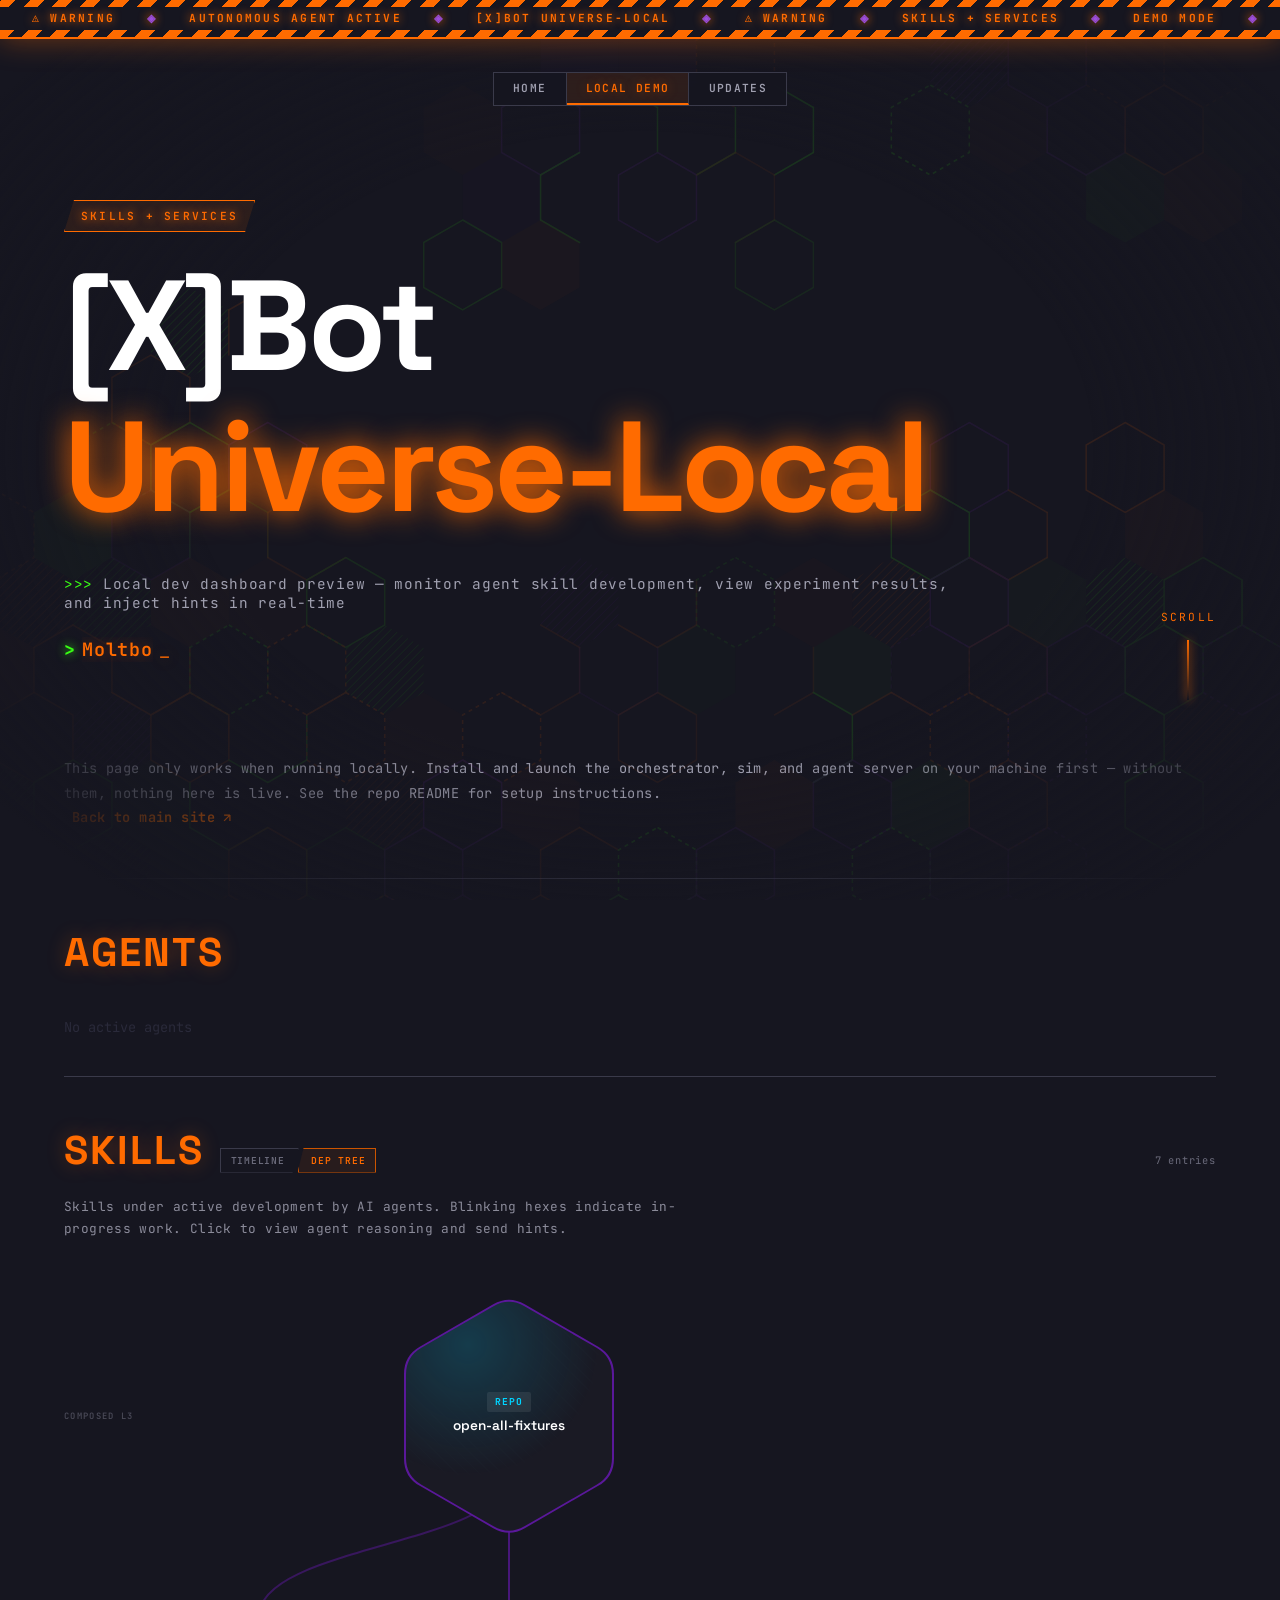
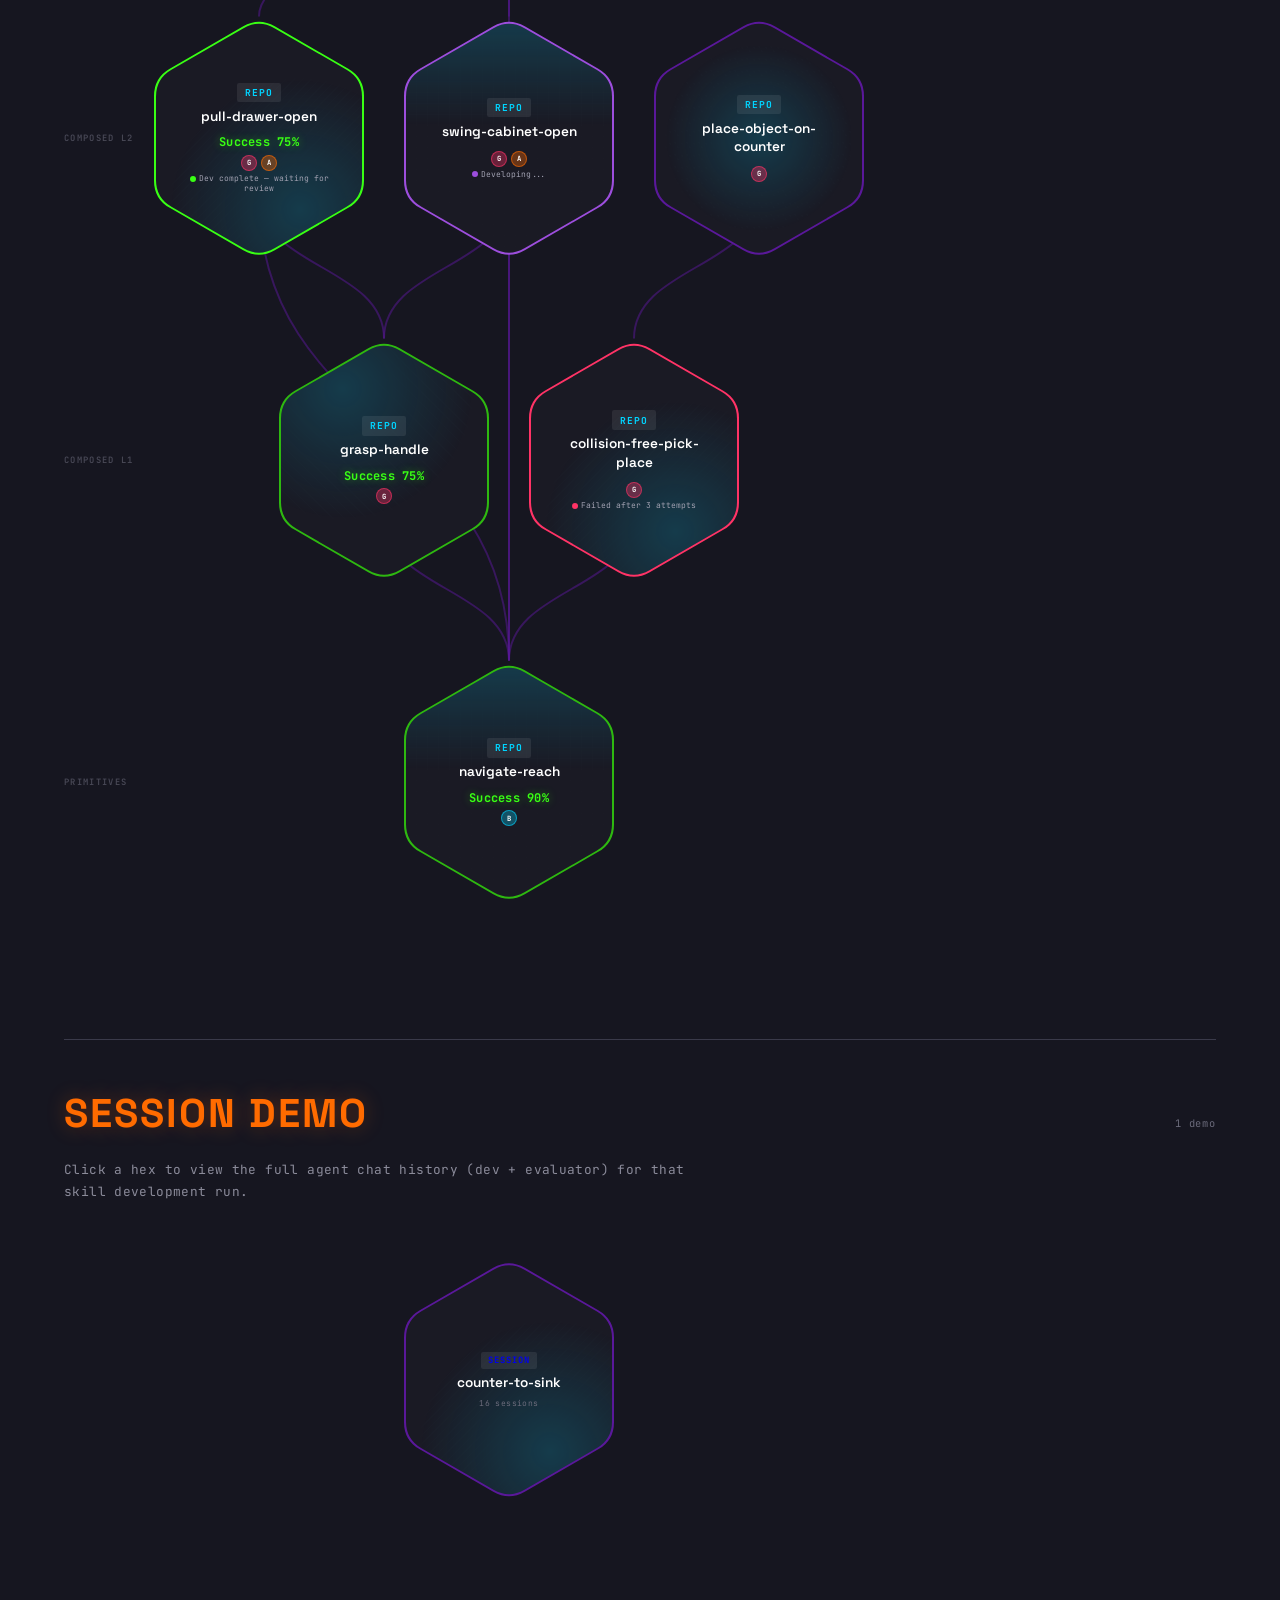
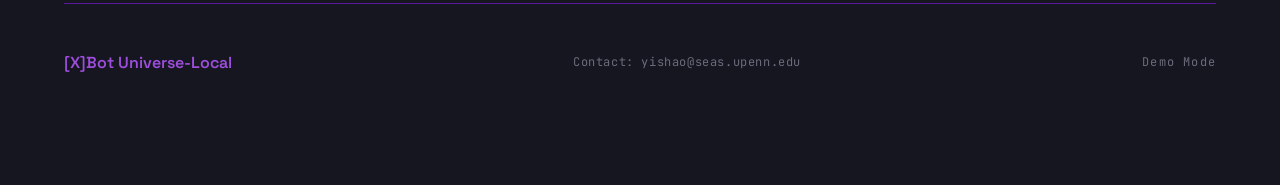
==== commit 754a1e3b: "Add Session Demo section + viewer back button - Local Demo page: new "Session Demo" section under SK" ====
--- a/local/index.html
+++ b/local/index.html
@@ -8,6 +8,29 @@
     <link rel="preconnect" href="https://fonts.gstatic.com" crossorigin>
     <link href="https://fonts.googleapis.com/css2?family=JetBrains+Mono:wght@400;500;600;700&family=Space+Grotesk:wght@400;500;600;700&display=swap" rel="stylesheet">
     <link rel="stylesheet" href="../styles.css">
+    <style>
+      /* Session Demo section — static hex grid (overrides dep-tree absolute positioning) */
+      .session-demo-grid {
+          position: relative;
+          padding: 2rem 0 3rem;
+          min-height: 280px;
+      }
+      .session-demo-hex {
+          position: absolute;
+          top: 2rem;
+          left: 0;            /* set dynamically from root tree-hex by inline script */
+          width: 210px;       /* matches HEX_SIZES.lg used by dep-tree */
+          height: 242px;
+          opacity: 1;
+          transform: none;
+          text-decoration: none;
+          --type-color: var(--color-test);
+      }
+      .session-demo-hex .hex-title {
+          color: var(--color-text);
+          font-size: 0.85rem;
+      }
+    </style>
     <!-- Local demo: detected via /local/ path, loads local_repos.json -->
     <!-- When served locally, WebSocket connects to orchestrator at ws://localhost:8765 -->
 </head>
@@ -21,7 +44,6 @@
         <div class="site-nav-inner">
             <a href="../" class="site-nav-tab">Home</a>
             <a href="./" class="site-nav-tab active">Local Demo</a>
-            <a href="sessions.html" class="site-nav-tab">Sessions</a>
             <a href="../updates/" class="site-nav-tab">Updates</a>
         </div>
     </nav>
@@ -138,6 +160,31 @@
                 <div class="tree-viewport" id="skills-tree">
                     <svg class="tree-edges" id="tree-edges"></svg>
                     <div class="tree-nodes" id="tree-nodes"></div>
+                </div>
+            </section>
+
+            <!-- ==============================
+                 SESSION DEMO
+                 ============================== -->
+            <section class="gallery-section" id="session-demo-section">
+                <div class="gallery-header">
+                    <span class="gallery-label">Session Demo</span>
+                    <span class="gallery-count">1 demo</span>
+                </div>
+                <p class="gallery-blurb">Click a hex to view the full agent chat history (dev + evaluator) for that skill development run.</p>
+                <div class="session-demo-grid">
+                    <a href="sessions.html?graph=pnp-counter-to-sink" class="hex-card visible session-demo-hex" data-type="dev">
+                        <div class="hex-border">
+                            <div class="hex-inner">
+                                <div class="hex-bg pattern-1"></div>
+                                <div class="hex-content">
+                                    <div class="hex-type">SESSION</div>
+                                    <div class="hex-title">counter-to-sink</div>
+                                    <div class="hex-date">16 sessions</div>
+                                </div>
+                            </div>
+                        </div>
+                    </a>
                 </div>
             </section>
 
@@ -199,5 +246,41 @@
     </svg>
 
     <script src="../script.js"></script>
+    <script>
+      // Align the Session Demo hex with the same x-column as the dep-tree's
+      // root hex. The tree is rendered async by script.js, so we poll briefly.
+      (function alignSessionDemo() {
+        const hex = document.querySelector('.session-demo-hex');
+        const treeViewport = document.getElementById('skills-tree');
+        if (!hex || !treeViewport) return;
+        let tries = 0;
+        function tick() {
+          tries++;
+          // Find the root tree node = node with smallest top (highest layer up)
+          const cards = treeViewport.querySelectorAll('.hex-card, .tree-hex-card');
+          if (!cards.length) {
+            if (tries < 60) return setTimeout(tick, 150);
+            return;
+          }
+          let root = cards[0];
+          let minTop = Infinity;
+          cards.forEach(c => {
+            const t = parseFloat(c.style.top) || c.offsetTop;
+            if (t < minTop) { minTop = t; root = c; }
+          });
+          // Copy the root's actual measured size + center it on the same column
+          const treeRect = treeViewport.getBoundingClientRect();
+          const rootRect = root.getBoundingClientRect();
+          const rootW = rootRect.width;
+          const rootH = rootRect.height;
+          const rootCenterX = (rootRect.left - treeRect.left) + rootW / 2;
+          hex.style.width = rootW + 'px';
+          hex.style.height = rootH + 'px';
+          hex.style.left = (rootCenterX - rootW / 2) + 'px';
+        }
+        setTimeout(tick, 200);
+        window.addEventListener('resize', () => setTimeout(tick, 100));
+      })();
+    </script>
 </body>
 </html>
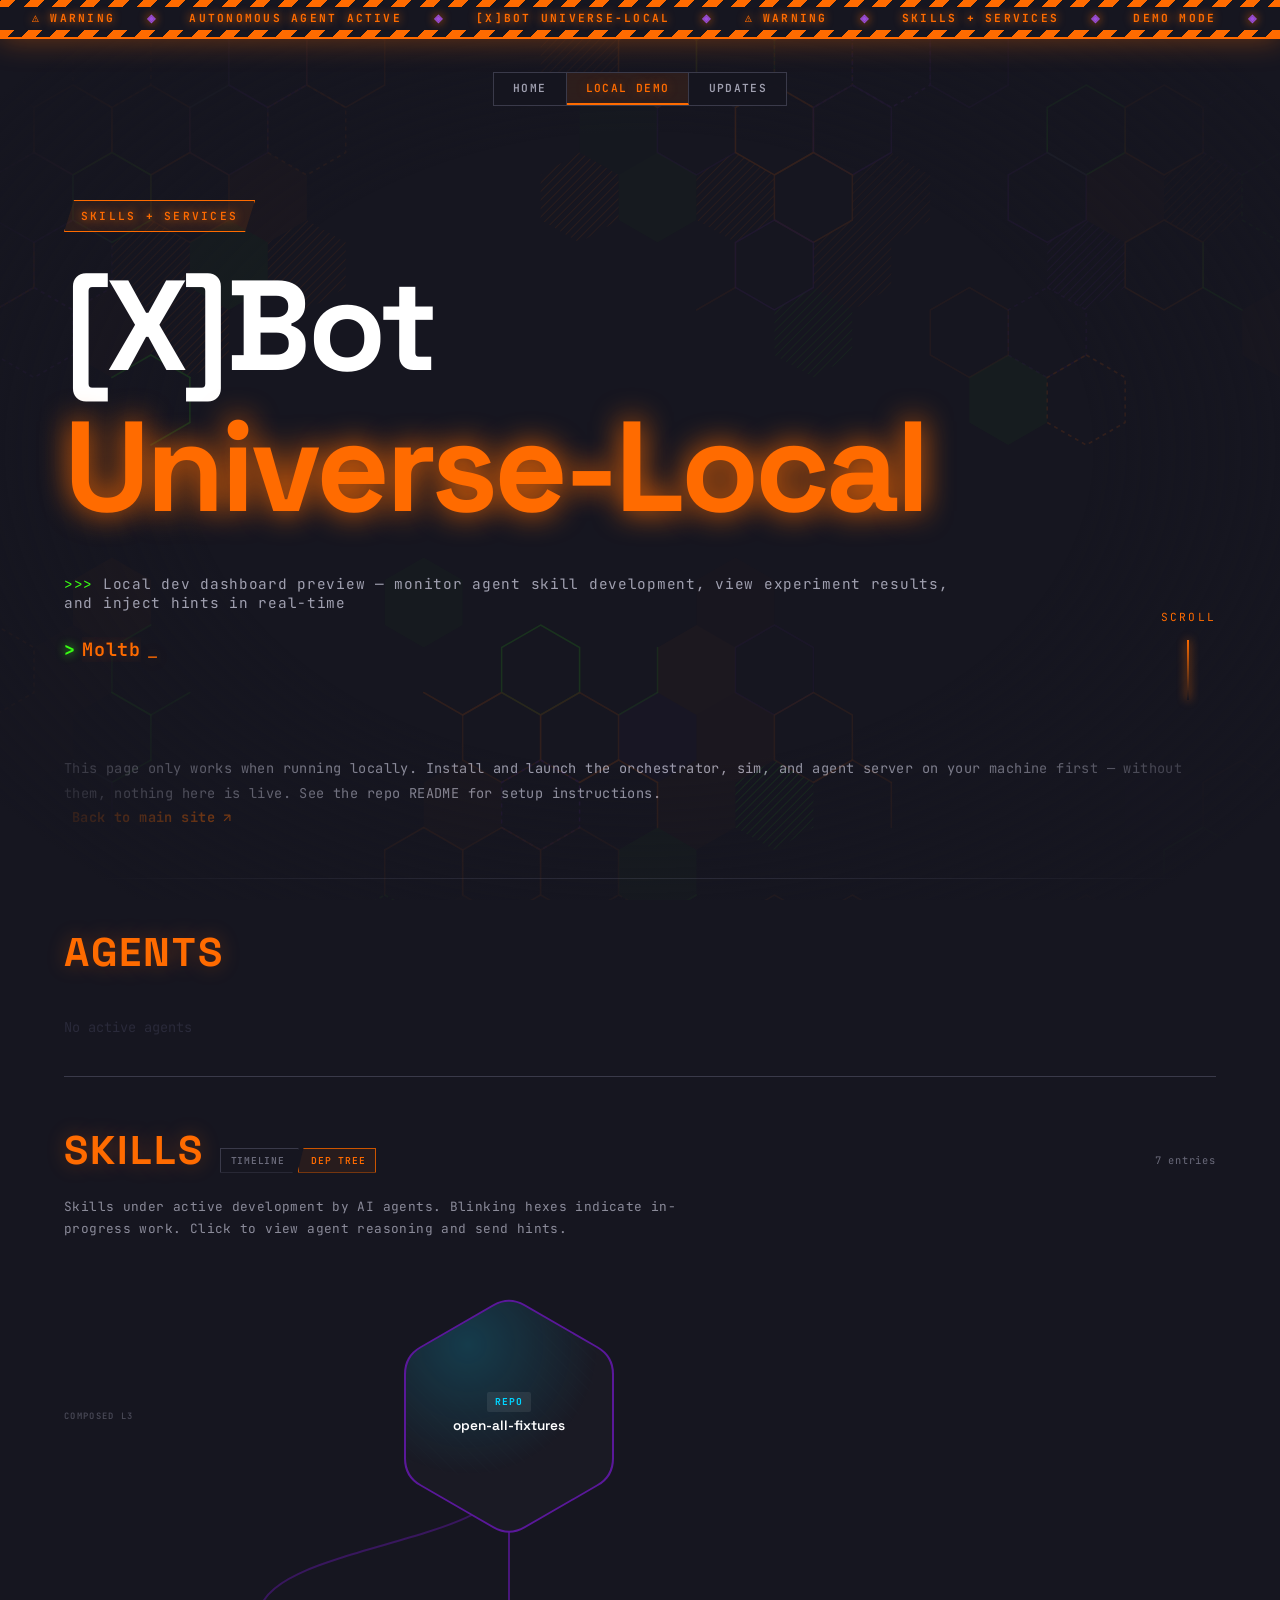
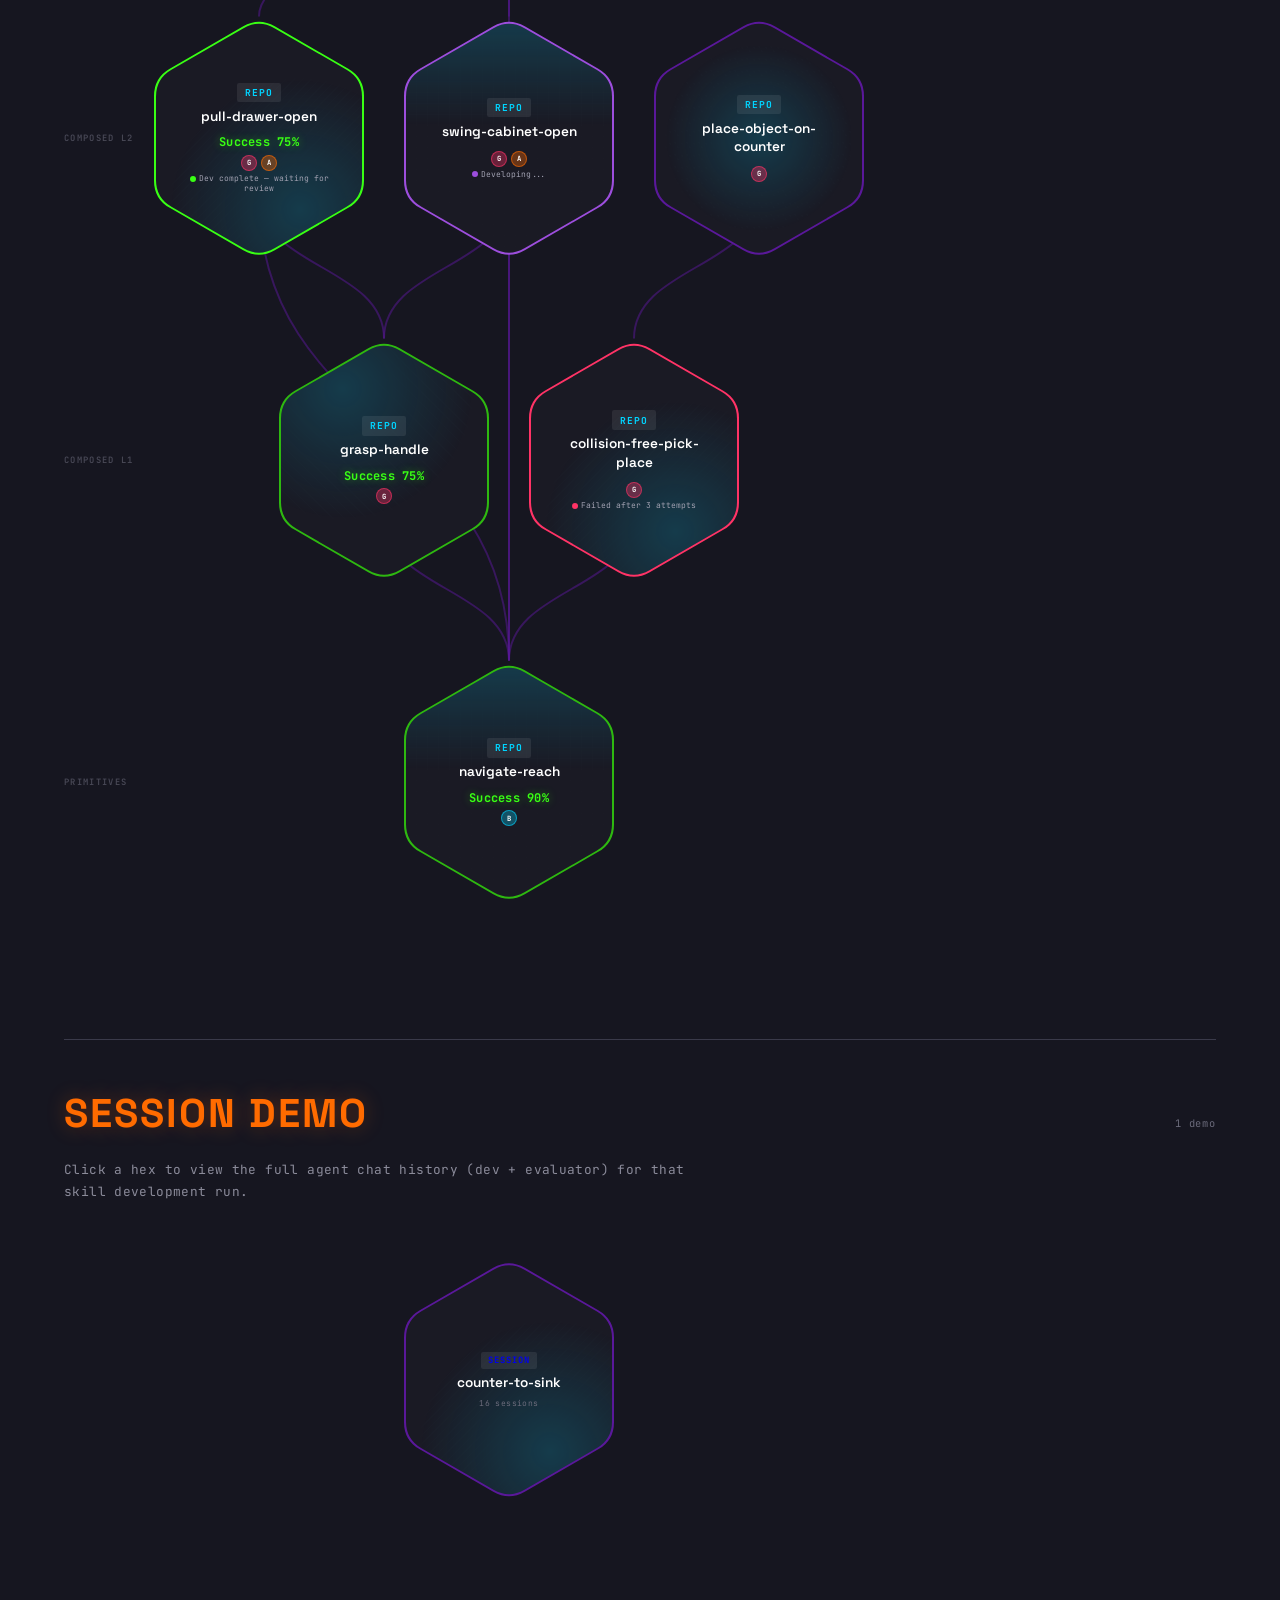
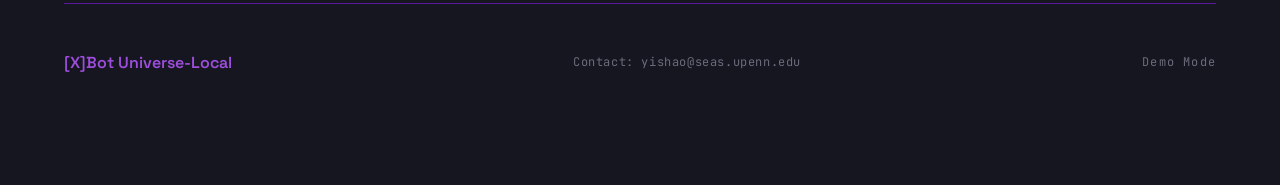
==== commit fc1f68e7: "Keep Session Demo hex synced with dep-tree root via ResizeObserver Initial measurement could miss la" ====
--- a/local/index.html
+++ b/local/index.html
@@ -247,39 +247,72 @@
 
     <script src="../script.js"></script>
     <script>
-      // Align the Session Demo hex with the same x-column as the dep-tree's
-      // root hex. The tree is rendered async by script.js, so we poll briefly.
+      // Align the Session Demo hex with the dep-tree's root hex (same column,
+      // same size). The tree is rendered async + may re-render after data
+      // loads, so we (a) poll until a root exists, (b) keep re-measuring for
+      // a few seconds, and (c) install a ResizeObserver on the root for any
+      // later layout changes.
       (function alignSessionDemo() {
         const hex = document.querySelector('.session-demo-hex');
         const treeViewport = document.getElementById('skills-tree');
         if (!hex || !treeViewport) return;
-        let tries = 0;
-        function tick() {
-          tries++;
-          // Find the root tree node = node with smallest top (highest layer up)
+
+        let observedRoot = null;
+        const ro = window.ResizeObserver
+          ? new ResizeObserver(() => measure())
+          : null;
+
+        function findRoot() {
           const cards = treeViewport.querySelectorAll('.hex-card, .tree-hex-card');
-          if (!cards.length) {
-            if (tries < 60) return setTimeout(tick, 150);
-            return;
-          }
+          if (!cards.length) return null;
           let root = cards[0];
           let minTop = Infinity;
           cards.forEach(c => {
             const t = parseFloat(c.style.top) || c.offsetTop;
             if (t < minTop) { minTop = t; root = c; }
           });
-          // Copy the root's actual measured size + center it on the same column
+          return root;
+        }
+
+        function measure() {
+          const root = findRoot();
+          if (!root) return false;
+          if (ro && root !== observedRoot) {
+            if (observedRoot) ro.unobserve(observedRoot);
+            ro.observe(root);
+            observedRoot = root;
+          }
           const treeRect = treeViewport.getBoundingClientRect();
           const rootRect = root.getBoundingClientRect();
-          const rootW = rootRect.width;
-          const rootH = rootRect.height;
-          const rootCenterX = (rootRect.left - treeRect.left) + rootW / 2;
-          hex.style.width = rootW + 'px';
-          hex.style.height = rootH + 'px';
-          hex.style.left = (rootCenterX - rootW / 2) + 'px';
+          const w = rootRect.width;
+          const h = rootRect.height;
+          if (!w || !h) return false;
+          const cx = (rootRect.left - treeRect.left) + w / 2;
+          hex.style.width = w + 'px';
+          hex.style.height = h + 'px';
+          hex.style.left = (cx - w / 2) + 'px';
+          return true;
         }
-        setTimeout(tick, 200);
-        window.addEventListener('resize', () => setTimeout(tick, 100));
+
+        // Initial poll: find a root, then keep re-measuring for a few seconds
+        let tries = 0;
+        function pollUntilFound() {
+          if (measure()) {
+            // Found it — but tree may still be re-rendering. Re-measure for 4s.
+            let n = 0;
+            const reMeasure = setInterval(() => {
+              measure();
+              if (++n > 20) clearInterval(reMeasure);
+            }, 200);
+            return;
+          }
+          if (++tries < 60) setTimeout(pollUntilFound, 150);
+        }
+        setTimeout(pollUntilFound, 200);
+
+        window.addEventListener('resize', () => setTimeout(measure, 100));
+        // Catch any post-load layout shifts (font load, lazy data, etc.)
+        window.addEventListener('load', () => setTimeout(measure, 100));
       })();
     </script>
 </body>
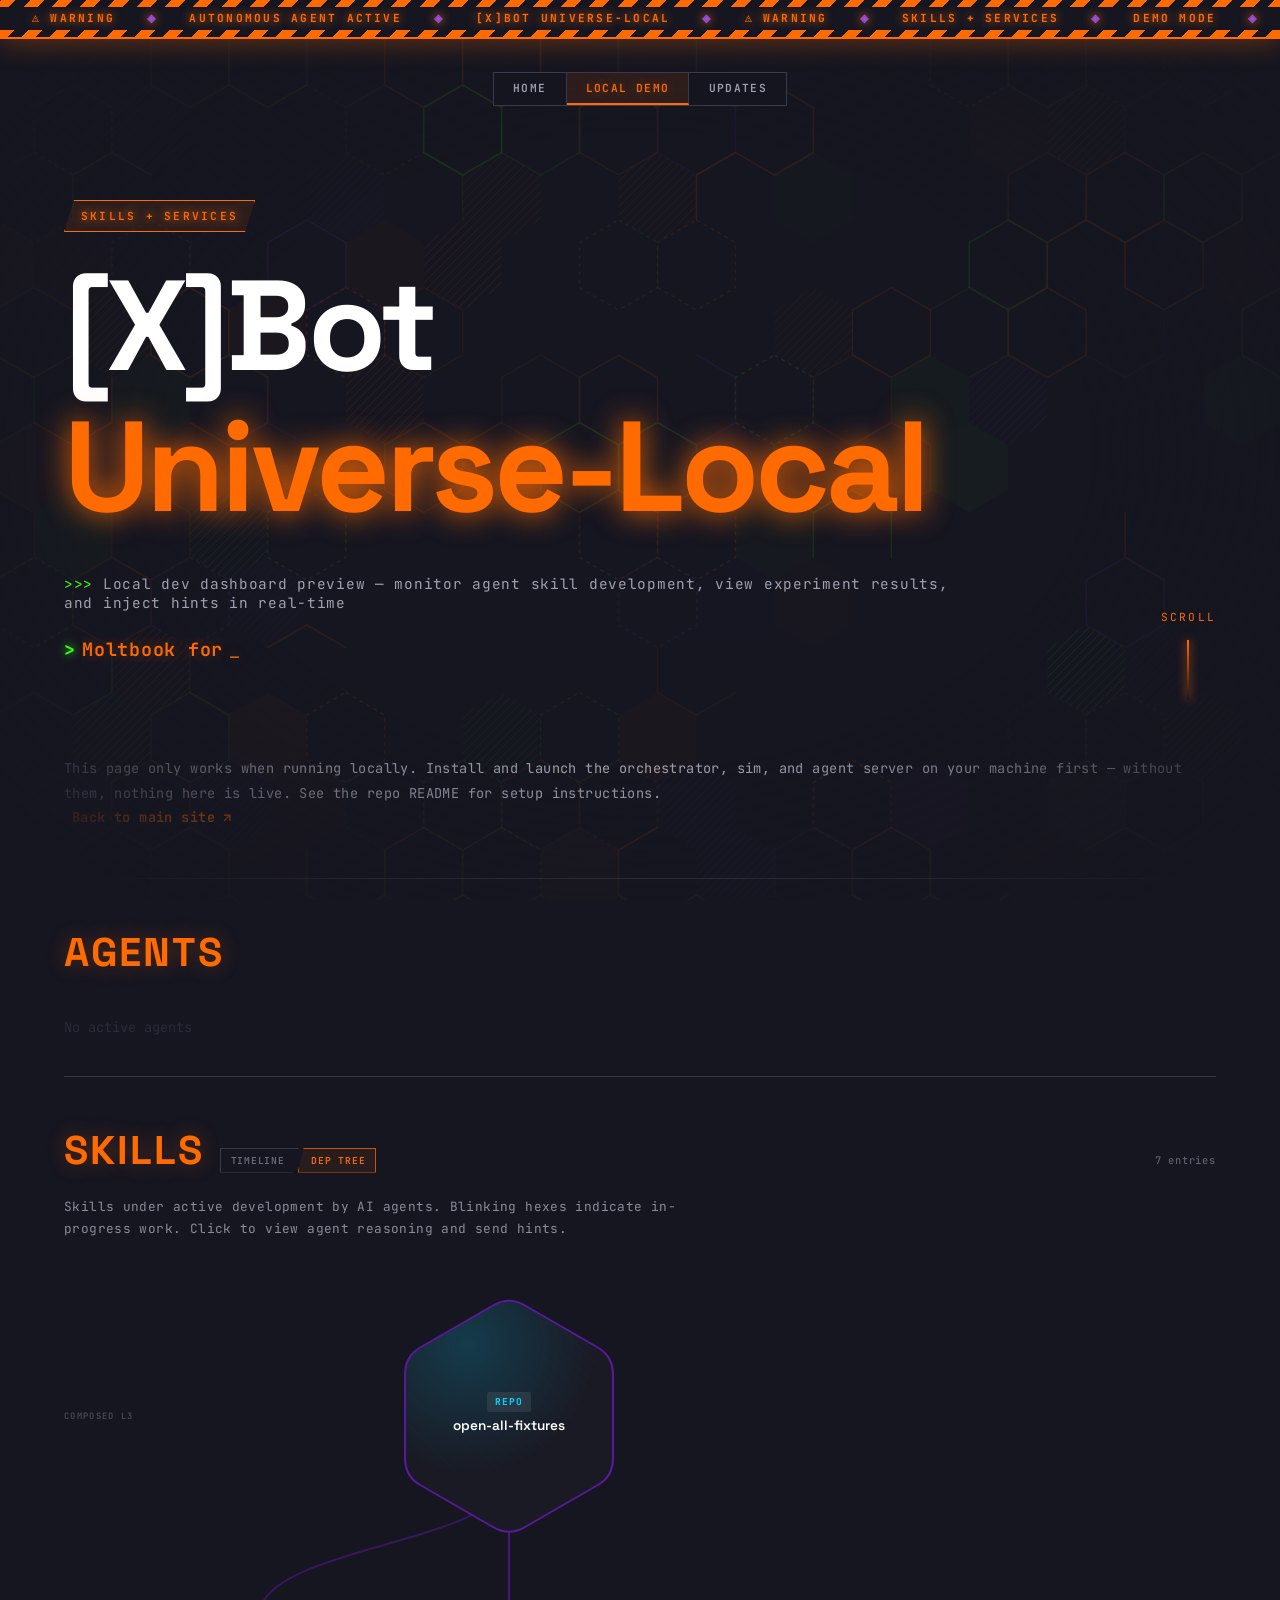
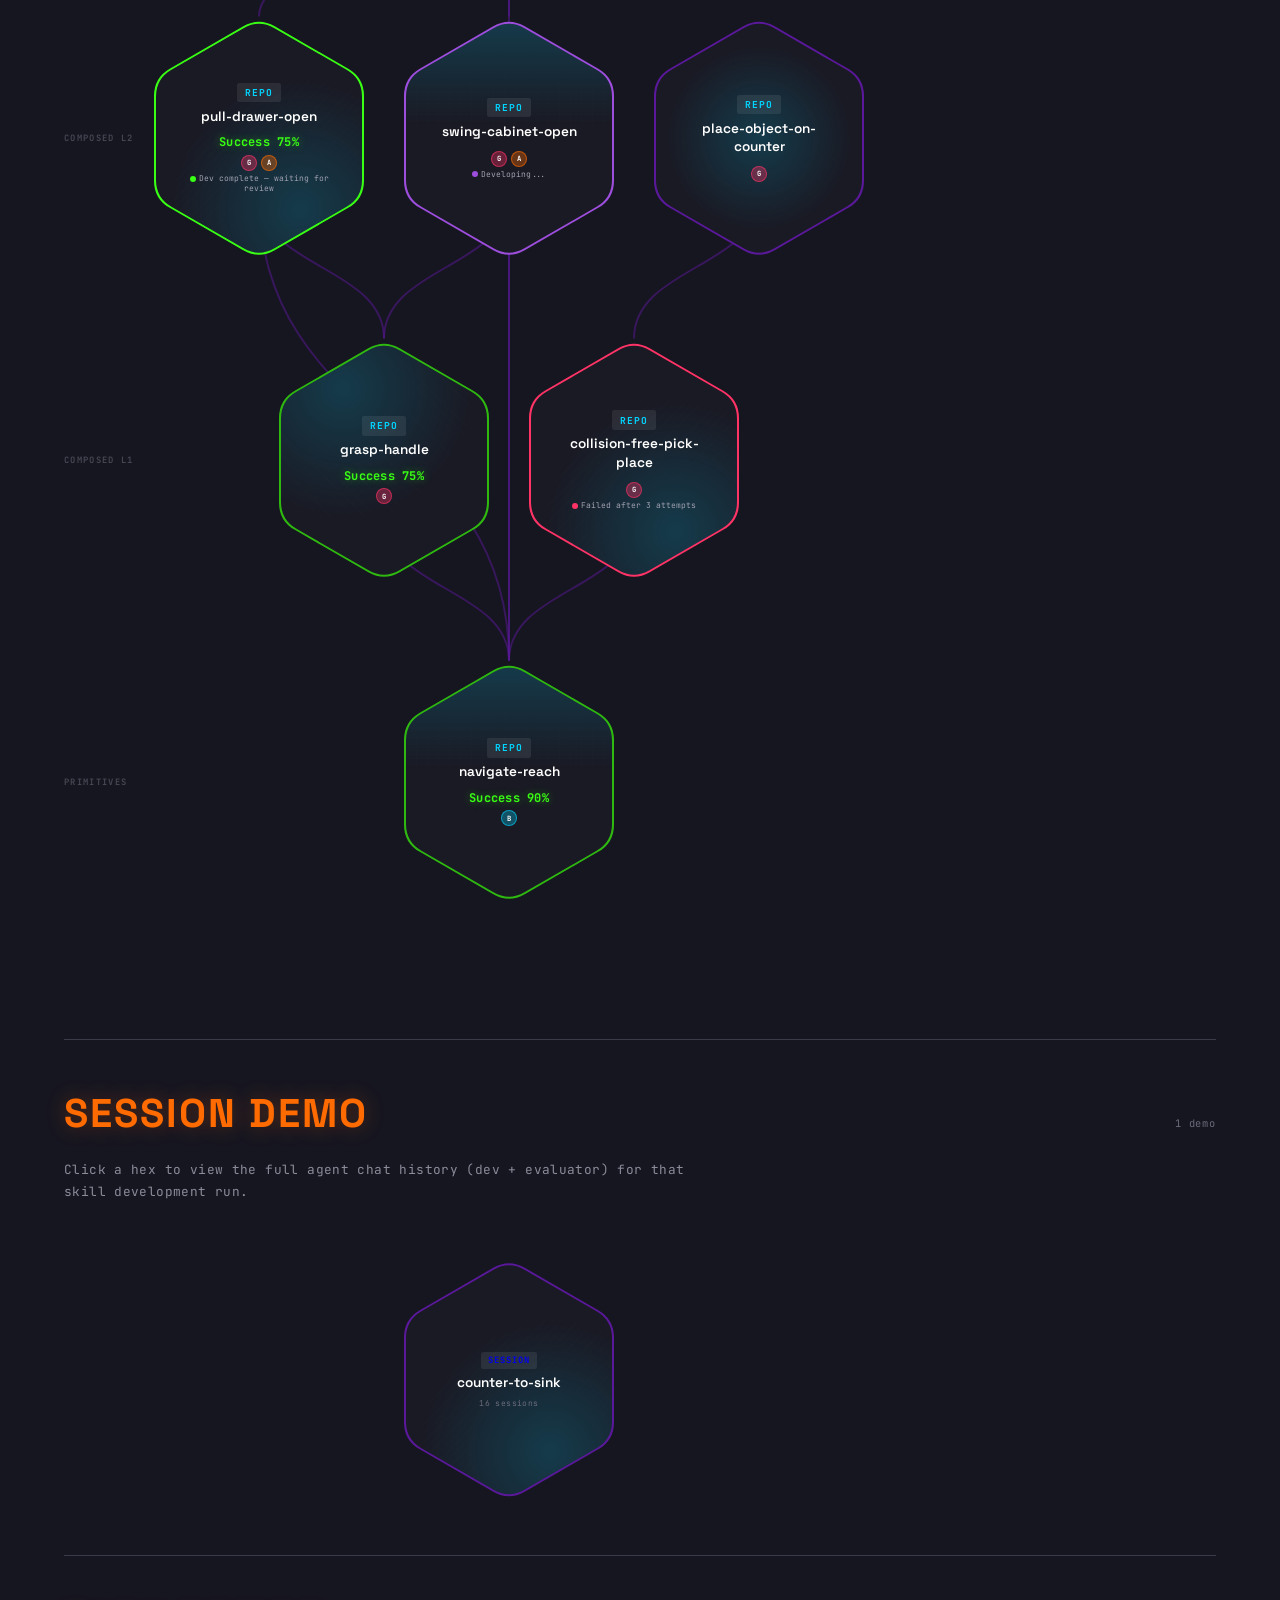
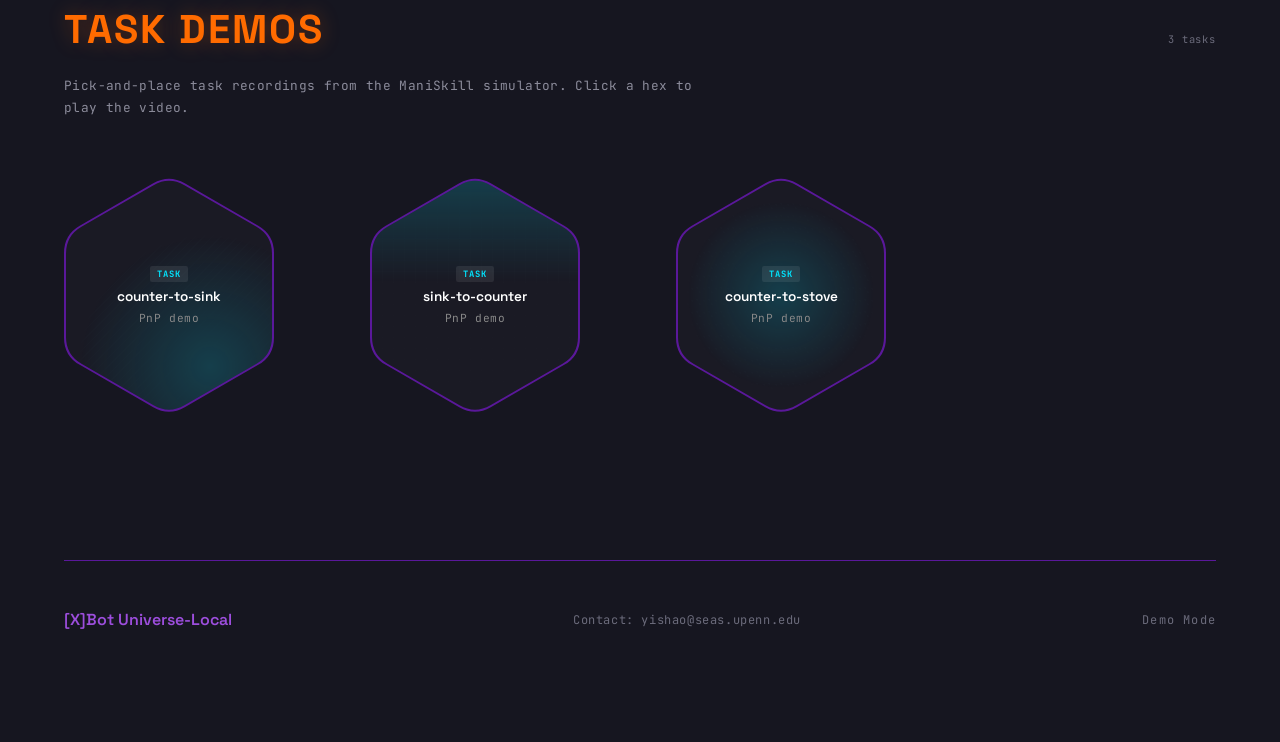
==== commit cf4cc0f3: "Dashboard: add Task Demos section with video showcase Add a "Task Demos" section below Session Demo " ====
--- a/local/index.html
+++ b/local/index.html
@@ -30,6 +30,65 @@
           color: var(--color-text);
           font-size: 0.85rem;
       }
+
+      /* Video showcase section — 3 hex cards in a row, aligned with session-demo */
+      .video-showcase-grid {
+          display: flex;
+          justify-content: flex-start;
+          gap: 6rem;
+          padding: 2rem 0 3rem;
+          flex-wrap: wrap;
+      }
+      .video-hex {
+          position: relative !important;
+          opacity: 1 !important;
+          transform: none !important;
+          text-decoration: none;
+          cursor: pointer;
+          flex-shrink: 0;
+          transition: transform 0.2s ease, filter 0.2s ease;
+          --type-color: var(--color-highlight, #00e5ff);
+      }
+      .video-hex:hover {
+          transform: scale(1.05) !important;
+          filter: brightness(1.2);
+      }
+      .video-hex .hex-type {
+          color: var(--color-highlight, #00e5ff);
+      }
+      .video-hex .hex-title {
+          color: var(--color-text);
+          font-size: 0.85rem;
+      }
+      .video-hex .hex-date {
+          color: var(--color-text-dim, #888);
+          font-size: 0.7rem;
+      }
+
+      /* Video inside popup card */
+      .popup-video-wrapper {
+          width: 100%;
+      }
+      .popup-video-wrapper video {
+          width: 100%;
+          border-radius: 4px;
+          display: block;
+      }
+      .popup-video-title {
+          font-family: 'Space Grotesk', 'JetBrains Mono', monospace;
+          font-size: 1.3rem;
+          font-weight: 600;
+          color: #00e5ff;
+          letter-spacing: 0.04em;
+          text-transform: uppercase;
+          margin-bottom: 1rem;
+          padding-bottom: 0.75rem;
+          border-bottom: 1px solid rgba(0, 229, 255, 0.2);
+      }
+      /* Wider popup for video */
+      .popup-overlay.video-mode .popup-card {
+          max-width: 840px;
+      }
     </style>
     <!-- Local demo: detected via /local/ path, loads local_repos.json -->
     <!-- When served locally, WebSocket connects to orchestrator at ws://localhost:8765 -->
@@ -185,6 +244,55 @@
                             </div>
                         </div>
                     </a>
+                </div>
+            </section>
+
+            <!-- ==============================
+                 VIDEO SHOWCASE
+                 ============================== -->
+            <section class="gallery-section" id="video-showcase-section">
+                <div class="gallery-header">
+                    <span class="gallery-label">Task Demos</span>
+                    <span class="gallery-count">3 tasks</span>
+                </div>
+                <p class="gallery-blurb">Pick-and-place task recordings from the ManiSkill simulator. Click a hex to play the video.</p>
+                <div class="video-showcase-grid">
+                    <div class="hex-card visible video-hex" data-video="videos/counter-to-sink.mp4" data-type="dev">
+                        <div class="hex-border">
+                            <div class="hex-inner">
+                                <div class="hex-bg pattern-1"></div>
+                                <div class="hex-content">
+                                    <div class="hex-type">TASK</div>
+                                    <div class="hex-title">counter-to-sink</div>
+                                    <div class="hex-date">PnP demo</div>
+                                </div>
+                            </div>
+                        </div>
+                    </div>
+                    <div class="hex-card visible video-hex" data-video="videos/sink-to-counter.mp4" data-type="dev">
+                        <div class="hex-border">
+                            <div class="hex-inner">
+                                <div class="hex-bg pattern-2"></div>
+                                <div class="hex-content">
+                                    <div class="hex-type">TASK</div>
+                                    <div class="hex-title">sink-to-counter</div>
+                                    <div class="hex-date">PnP demo</div>
+                                </div>
+                            </div>
+                        </div>
+                    </div>
+                    <div class="hex-card visible video-hex" data-video="videos/counter-to-stove.mp4" data-type="dev">
+                        <div class="hex-border">
+                            <div class="hex-inner">
+                                <div class="hex-bg pattern-3"></div>
+                                <div class="hex-content">
+                                    <div class="hex-type">TASK</div>
+                                    <div class="hex-title">counter-to-stove</div>
+                                    <div class="hex-date">PnP demo</div>
+                                </div>
+                            </div>
+                        </div>
+                    </div>
                 </div>
             </section>
 
@@ -314,6 +422,73 @@
         // Catch any post-load layout shifts (font load, lazy data, etc.)
         window.addEventListener('load', () => setTimeout(measure, 100));
       })();
+
+      // Match video hex sizes to session-demo hex
+      (function matchVideoHexSize() {
+        const sessionHex = document.querySelector('.session-demo-hex');
+        const videoHexes = document.querySelectorAll('.video-hex');
+        if (!sessionHex || !videoHexes.length) return;
+
+        function sync() {
+          const w = sessionHex.offsetWidth;
+          const h = sessionHex.offsetHeight;
+          if (w > 50 && h > 50) {
+            videoHexes.forEach(vh => {
+              vh.style.width = w + 'px';
+              vh.style.height = h + 'px';
+            });
+          }
+        }
+
+        let tries = 0;
+        function poll() { sync(); if (++tries < 40) setTimeout(poll, 250); }
+        setTimeout(poll, 500);
+        window.addEventListener('resize', () => setTimeout(sync, 150));
+      })();
+
+      // Video showcase — click hex to play video in popup-card
+      (function videoShowcase() {
+        const overlay = document.getElementById('popup-overlay');
+        const backdrop = document.getElementById('popup-backdrop');
+        const inner = document.getElementById('popup-inner');
+        const closeBtn = document.getElementById('popup-close');
+        if (!overlay || !inner) return;
+
+        let activeVideo = null;
+
+        function openVideo(src, name) {
+          inner.innerHTML = `
+            <div class="popup-video-title">${name}</div>
+            <div class="popup-video-wrapper">
+              <video controls autoplay>
+                <source src="${src}" type="video/mp4">
+              </video>
+            </div>
+          `;
+          activeVideo = inner.querySelector('video');
+          overlay.classList.add('open', 'video-mode');
+        }
+
+        function closeVideo() {
+          if (activeVideo) { activeVideo.pause(); activeVideo = null; }
+          overlay.classList.remove('open', 'video-mode');
+          inner.innerHTML = '';
+        }
+
+        document.querySelectorAll('.video-hex').forEach(hex => {
+          hex.addEventListener('click', () => {
+            const src = hex.getAttribute('data-video');
+            const name = hex.querySelector('.hex-title')?.textContent || '';
+            openVideo(src, name);
+          });
+        });
+
+        closeBtn.addEventListener('click', closeVideo);
+        backdrop.addEventListener('click', closeVideo);
+        document.addEventListener('keydown', e => {
+          if (e.key === 'Escape' && overlay.classList.contains('video-mode')) closeVideo();
+        });
+      })();
     </script>
 </body>
 </html>
--- a/styles.css
+++ b/styles.css
@@ -3108,7 +3108,7 @@
     overflow-y: auto;
     display: flex;
     flex-direction: column;
-    gap: 0.4rem;
+    gap: 0.75rem;
     padding: 0.5rem 0;
     max-height: 50vh;
     min-height: 200px;
@@ -3117,50 +3117,79 @@
 .chat-msg {
     display: flex;
     flex-direction: column;
-    gap: 0.15rem;
-    padding: 0.4rem 0.6rem;
-    border-radius: 4px;
-    font-family: var(--font-mono);
-    font-size: 0.7rem;
+    gap: 0.4rem;
+    padding: 0.75rem 1rem;
+    border-left: 3px solid var(--color-border);
+    background: var(--color-bg-secondary);
+    font-family: var(--font-display);
+    font-size: 0.78rem;
     line-height: 1.5;
+    color: var(--color-text-soft);
 }
 
 .chat-msg-agent {
-    background: rgba(255, 255, 255, 0.04);
-    border-left: 2px solid var(--color-warning);
+    border-left-color: var(--color-test);
 }
 
 .chat-msg-evaluator {
-    background: rgba(157, 78, 221, 0.06);
-    border-left: 2px solid #9d4edd;
+    border-left-color: #9d4edd;
 }
 
 .chat-msg-test {
-    background: rgba(0, 191, 255, 0.06);
-    border-left: 2px solid #00bfff;
+    border-left-color: #00bfff;
 }
 
 .chat-msg-experiment {
-    background: rgba(0, 212, 255, 0.06);
-    border-left: 2px solid #00d4ff;
+    border-left-color: #00d4ff;
 }
 
 .chat-msg-you, .chat-msg-user {
-    background: rgba(57, 255, 20, 0.06);
-    border-left: 2px solid var(--color-green);
+    border-left-color: var(--color-warning);
+    background: linear-gradient(90deg, rgba(255, 107, 0, 0.08), var(--color-bg-secondary) 30%);
 }
 
 .chat-msg-role {
+    font-family: var(--font-mono);
     font-size: 0.55rem;
     font-weight: 700;
     text-transform: uppercase;
-    letter-spacing: 0.1em;
+    letter-spacing: 0.15em;
     color: var(--color-gray);
+    display: block;
+}
+
+.chat-msg-you .chat-msg-role,
+.chat-msg-user .chat-msg-role {
+    color: var(--color-warning-bright);
 }
 
 .chat-msg-text {
-    color: var(--color-text-soft);
+    color: var(--color-text);
     word-break: break-word;
+}
+
+.chat-msg-text .kw-fail {
+    color: #ff5c5c;
+    font-weight: 600;
+}
+
+.chat-msg-text .kw-success {
+    color: var(--color-green, #39ff14);
+    font-weight: 600;
+}
+
+.chat-msg-text .kw-warn {
+    color: var(--color-warning-bright, #ffb000);
+    font-weight: 600;
+}
+
+.chat-msg-text code {
+    font-family: var(--font-mono);
+    font-size: 0.78em;
+    background: rgba(255, 255, 255, 0.06);
+    padding: 0.05rem 0.3rem;
+    border-radius: 3px;
+    color: var(--color-warning-bright, #ffb000);
 }
 
 .chat-input-row {
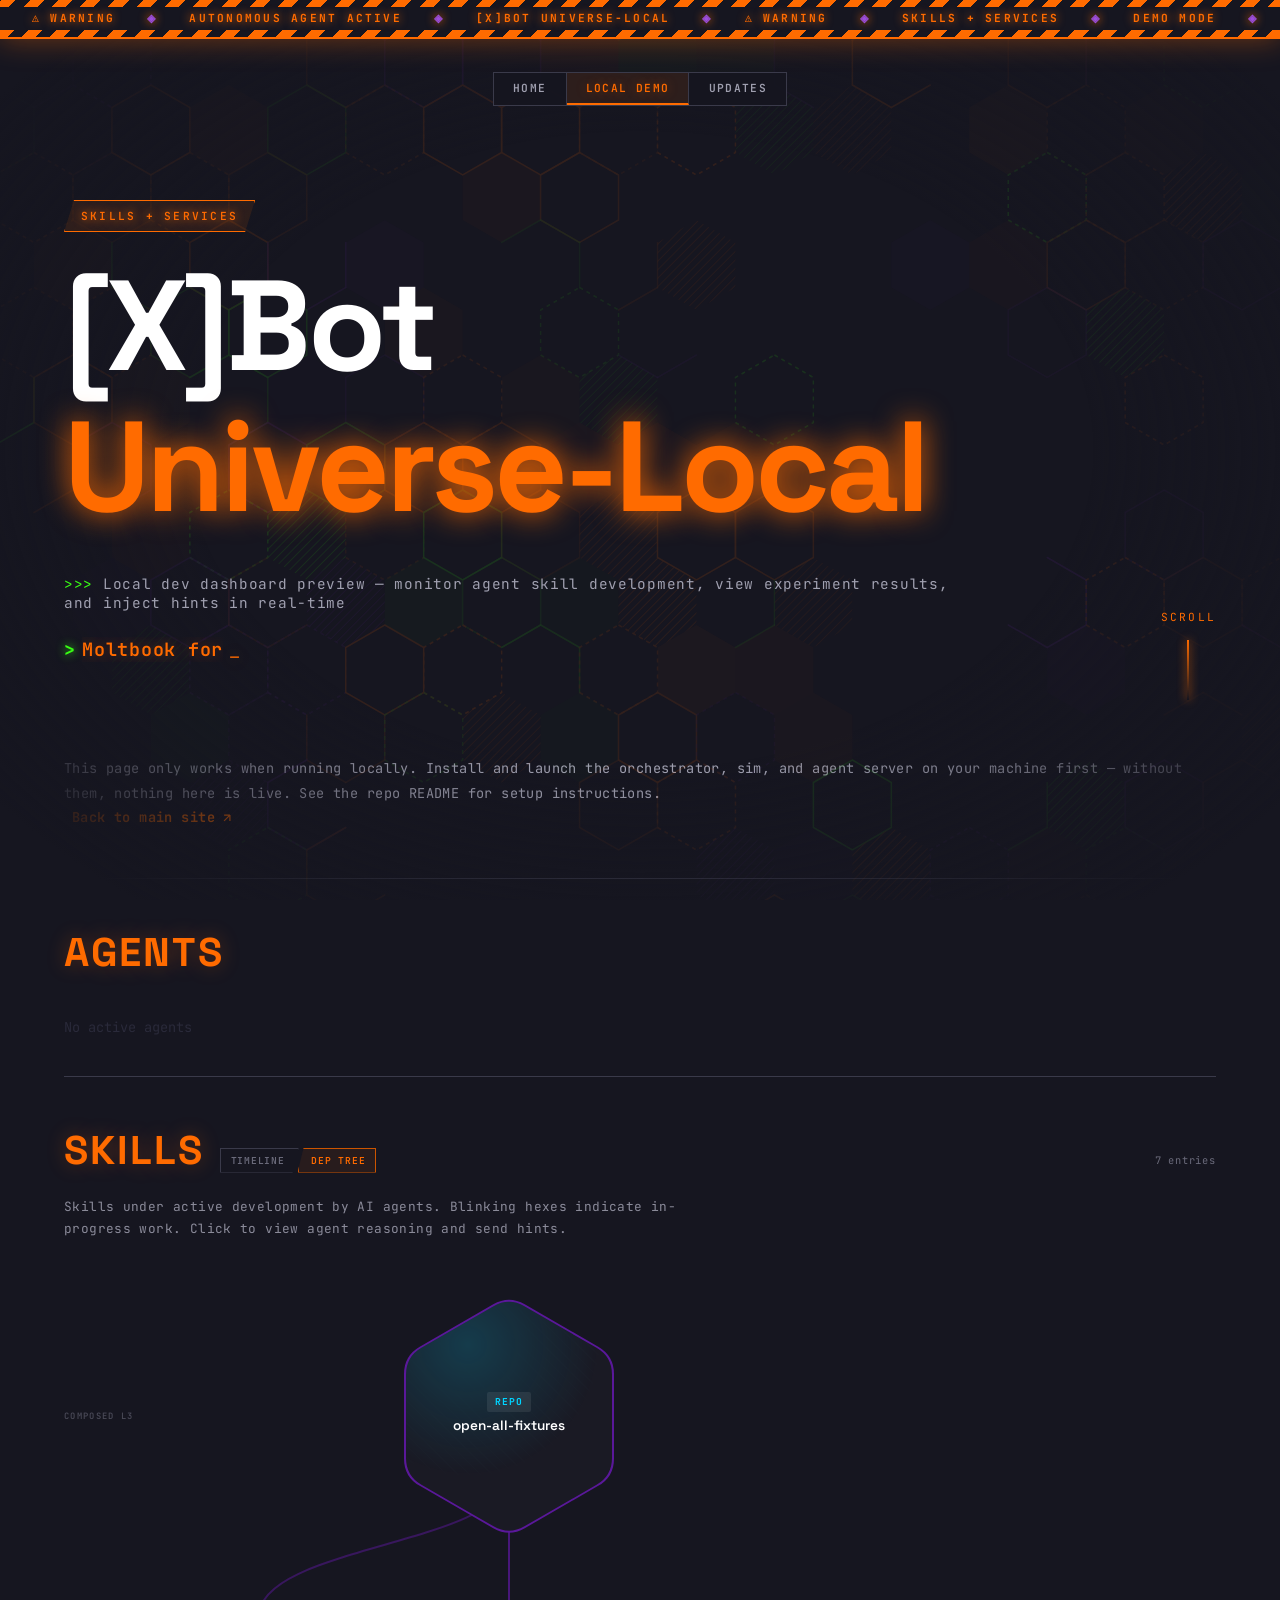
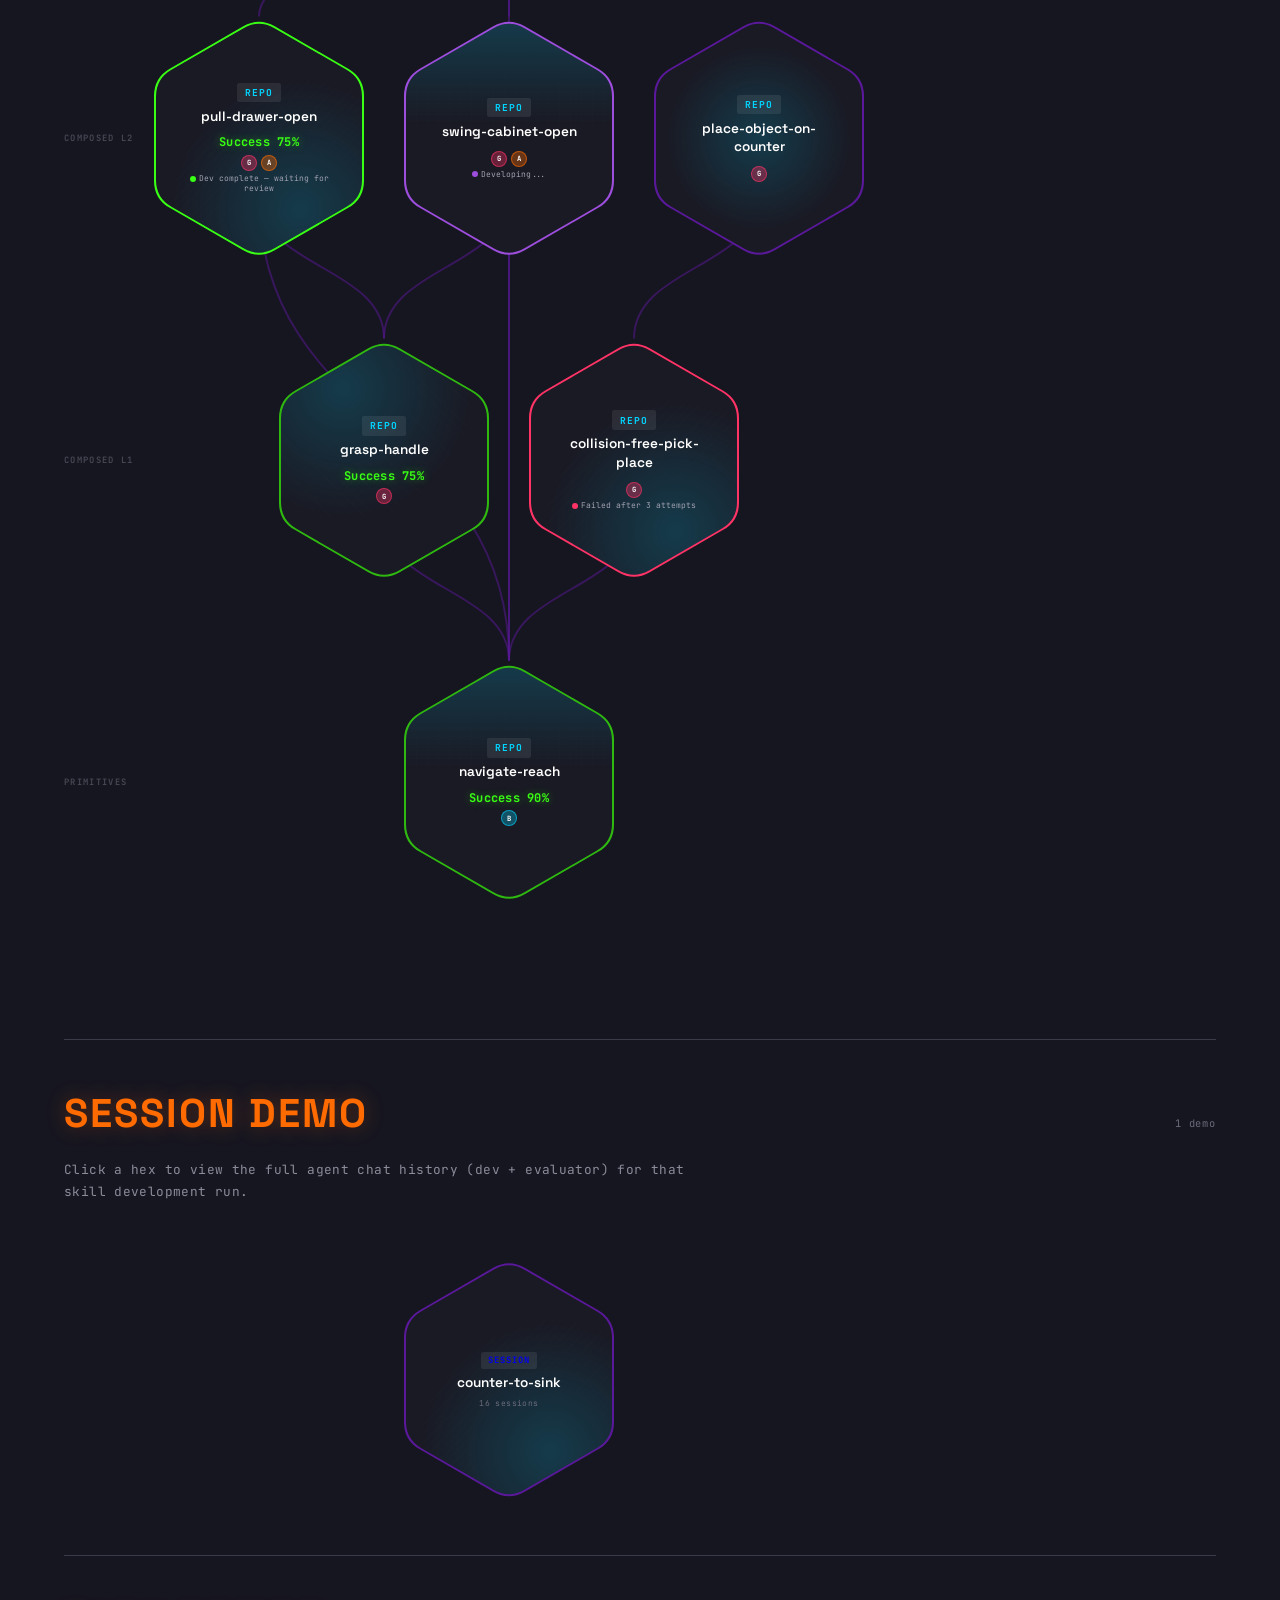
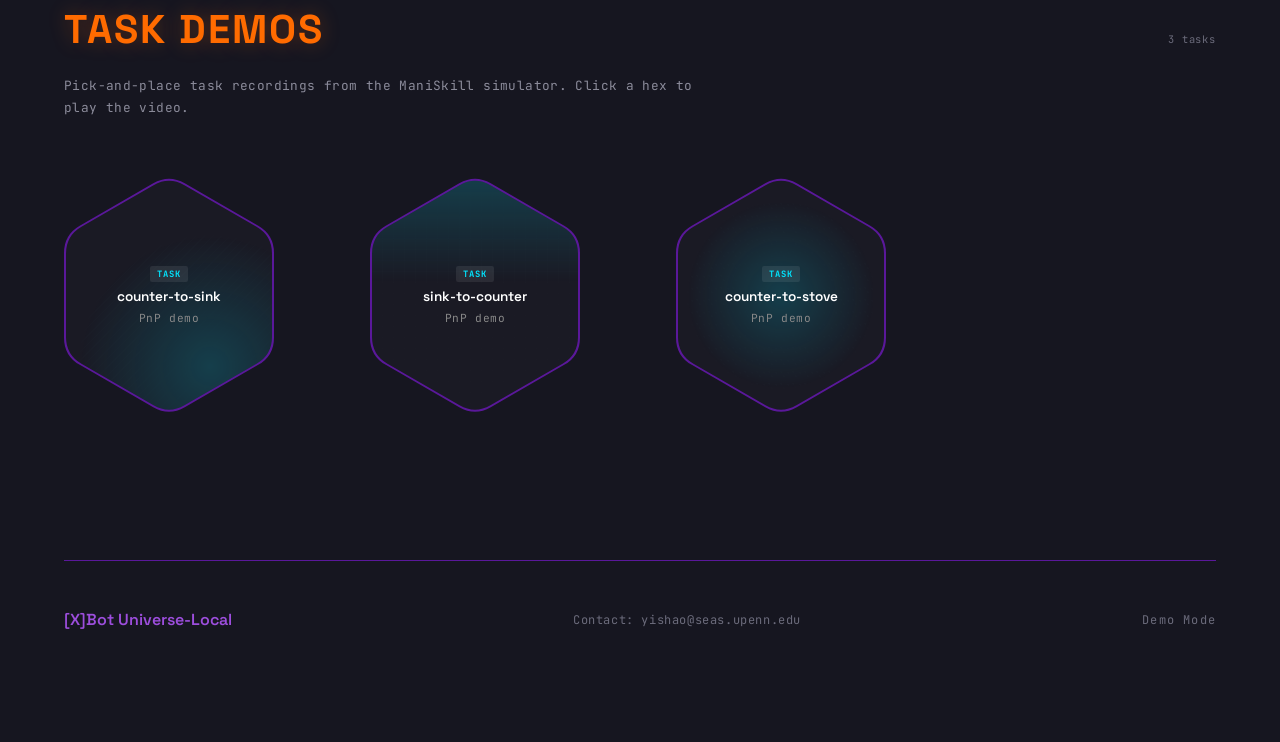
==== commit c7c5bbfa: "Dashboard: live session demo + per-env color palette (8 colors) - Homepage SESSION DEMO: dynamic per" ====
--- a/local/index.html
+++ b/local/index.html
@@ -29,6 +29,81 @@
       .session-demo-hex .hex-title {
           color: var(--color-text);
           font-size: 0.85rem;
+      }
+      /* Dynamic live session hexes (added via JS for non-pnp-counter-to-sink graphs) */
+      .session-demo-hex.live-session {
+          --type-color: var(--color-purple-bright, #9d4edd);
+      }
+      .session-demo-hex.live-session .hex-content::before {
+          content: "● LIVE";
+          position: absolute;
+          top: 8px;
+          right: 12px;
+          font-family: var(--font-mono);
+          font-size: 0.55rem;
+          color: var(--color-purple-bright, #9d4edd);
+          letter-spacing: 0.1em;
+          animation: live-blink 1.5s ease-in-out infinite;
+      }
+      @keyframes live-blink {
+          0%, 100% { opacity: 1; }
+          50% { opacity: 0.3; }
+      }
+      /* Border pulse animation while the task is actively developing */
+      .session-demo-hex.live-session.developing .hex-border {
+          animation: hex-border-pulse 2s ease-in-out infinite;
+      }
+      @keyframes hex-border-pulse {
+          0%, 100% {
+              filter: drop-shadow(0 0 4px var(--color-purple-bright, #9d4edd))
+                      drop-shadow(0 0 8px rgba(157, 78, 221, 0.4));
+          }
+          50% {
+              filter: drop-shadow(0 0 16px var(--color-purple-bright, #9d4edd))
+                      drop-shadow(0 0 32px rgba(157, 78, 221, 0.7));
+          }
+      }
+      /* Per-env breakdown inside the live hex */
+      .session-demo-hex.live-session .env-list {
+          display: flex;
+          flex-direction: column;
+          gap: 4px;
+          margin-top: 6px;
+          align-items: center;
+          font-family: var(--font-mono);
+          font-size: 0.6rem;
+          line-height: 1.2;
+      }
+      .session-demo-hex.live-session .env-row {
+          display: flex;
+          align-items: center;
+          gap: 5px;
+          color: var(--color-text-soft, #aaa);
+      }
+      .session-demo-hex.live-session .env-dot {
+          display: inline-block;
+          width: 8px;
+          height: 8px;
+          background: var(--env-color, #9d4edd);
+          clip-path: polygon(50% 0, 100% 25%, 100% 75%, 50% 100%, 0 75%, 0 25%);
+          box-shadow: 0 0 6px var(--env-color, #9d4edd);
+      }
+      .session-demo-hex.live-session .env-name {
+          color: var(--env-color, #9d4edd);
+          font-weight: 600;
+      }
+      .session-demo-hex.live-session .env-count {
+          color: var(--color-text, #fff);
+          font-weight: 700;
+          min-width: 20px;
+          text-align: right;
+      }
+      .session-demo-hex.live-session .env-total {
+          margin-top: 4px;
+          font-family: var(--font-mono);
+          font-size: 0.55rem;
+          color: var(--color-text-soft, #888);
+          opacity: 0.7;
       }
 
       /* Video showcase section — 3 hex cards in a row, aligned with session-demo */
@@ -489,6 +564,175 @@
           if (e.key === 'Escape' && overlay.classList.contains('video-mode')) closeVideo();
         });
       })();
+
+      // === Live session hexes ===
+      // For graphs OTHER than the static `pnp-counter-to-sink` one, dynamically add
+      // a new hex to the Session Demo grid each time a new session arrives.
+      // Counts update live; click navigates to sessions.html for that graph.
+      (function liveSessionDemo() {
+        const STATIC_GRAPH = 'pnp-counter-to-sink';  // do not touch this hex
+        const grid = document.querySelector('.session-demo-grid');
+        if (!grid) return;
+
+        const liveHexes = new Map();  // graph_name -> {hex, count}
+
+        function getStaticHexLayout() {
+          const staticHex = grid.querySelector('.session-demo-hex:not(.live-session)');
+          if (!staticHex) return { left: 0, width: 210, top: 32 };
+          return {
+            left: parseFloat(staticHex.style.left) || 0,
+            width: staticHex.offsetWidth || parseFloat(staticHex.style.width) || 210,
+            top: parseFloat(staticHex.style.top) || 32,
+            height: staticHex.offsetHeight || parseFloat(staticHex.style.height) || 242,
+          };
+        }
+
+        function repositionLiveHexes() {
+          const layout = getStaticHexLayout();
+          const gap = 30;  // px between hexes
+          let i = 0;
+          for (const {hex} of liveHexes.values()) {
+            hex.style.width = layout.width + 'px';
+            hex.style.height = layout.height + 'px';
+            hex.style.top = layout.top + 'px';
+            hex.style.left = (layout.left + (i + 1) * (layout.width + gap)) + 'px';
+            i++;
+          }
+        }
+
+        // Per-env color palette (matches popup target tabs)
+        const ENV_COLORS = ['#9d4edd', '#00d4ff', '#ff8800', '#39ff14', '#ff3366', '#ffb000', '#4d7fff', '#ff40ff'];
+        function envColor(envName) {
+          const m = String(envName).match(/(\d+)/);
+          const idx = m ? parseInt(m[1], 10) : 0;
+          return ENV_COLORS[idx % ENV_COLORS.length];
+        }
+
+        function renderEnvList(entry) {
+          const container = entry.hex.querySelector('.env-list');
+          if (!container) return;
+          const envs = Array.from(entry.envCounts.keys()).sort();
+          if (envs.length === 0) {
+            // Single-env (no target field on sessions) — show simple total
+            container.innerHTML = `
+              <div class="env-row" style="--env-color:#9d4edd">
+                <span class="env-dot"></span>
+                <span class="env-count">${entry.count}</span>
+                <span style="color:var(--color-text-soft,#888); font-size:0.55rem;">sessions</span>
+              </div>`;
+            return;
+          }
+          let html = '';
+          for (const env of envs) {
+            const c = entry.envCounts.get(env);
+            const color = envColor(env);
+            html += `<div class="env-row" style="--env-color:${color}">
+              <span class="env-dot"></span>
+              <span class="env-name">${env}</span>
+              <span class="env-count">${c}</span>
+            </div>`;
+          }
+          html += `<div class="env-total">total: ${entry.count}</div>`;
+          container.innerHTML = html;
+        }
+
+        function ensureHex(graphName) {
+          if (graphName === STATIC_GRAPH) return null;
+          if (liveHexes.has(graphName)) return liveHexes.get(graphName);
+
+          const hex = document.createElement('a');
+          hex.href = `sessions.html?graph=${encodeURIComponent(graphName)}`;
+          // status-writing class triggers the same continuous purple devPulse animation
+          // as the SKILLS section's running hex.
+          hex.className = 'hex-card visible session-demo-hex live-session developing status-writing';
+          hex.dataset.type = 'dev';
+          hex.innerHTML = `
+            <div class="hex-border">
+              <div class="hex-inner">
+                <div class="hex-bg pattern-2"></div>
+                <div class="hex-content">
+                  <div class="hex-type">SESSION</div>
+                  <div class="hex-title">${graphName}</div>
+                  <div class="env-list"></div>
+                </div>
+              </div>
+            </div>
+          `;
+          grid.appendChild(hex);
+          const entry = {hex, count: 0, envCounts: new Map(), idleTimer: null};
+          liveHexes.set(graphName, entry);
+          renderEnvList(entry);
+          repositionLiveHexes();
+          return entry;
+        }
+
+        // Count unique sessions per env using session_id dedup
+        function trackSession(graphName, envName, sessionId) {
+          const entry = ensureHex(graphName);
+          if (!entry || !sessionId) return;
+          if (!entry.envSessionIds) entry.envSessionIds = new Map();  // env -> Set<session_id>
+          const env = envName || 'default';
+          if (!entry.envSessionIds.has(env)) entry.envSessionIds.set(env, new Set());
+          const already = entry.envSessionIds.get(env).has(sessionId);
+          entry.envSessionIds.get(env).add(sessionId);
+          if (!already) {
+            // New unique session — bump counts
+            entry.count++;
+            entry.envCounts.set(env, (entry.envCounts.get(env) || 0) + 1);
+            renderEnvList(entry);
+          }
+        }
+
+        // Reposition when window resizes (static hex moves)
+        window.addEventListener('resize', () => setTimeout(repositionLiveHexes, 200));
+        // Re-measure after the static hex finishes its async positioning
+        setInterval(repositionLiveHexes, 1000);
+
+        // WebSocket connection
+        function connect() {
+          const wsUrl = `ws://${location.hostname || 'localhost'}:8765`;
+          let ws;
+          try { ws = new WebSocket(wsUrl); } catch (e) { return; }
+          ws.onopen = () => console.log('[live-sessions] connected:', wsUrl);
+          ws.onmessage = (ev) => {
+            let msg; try { msg = JSON.parse(ev.data); } catch(e) { return; }
+            // On initial connect / full_sync: pre-create hex with per-env session counts
+            if (msg.type === 'full_sync' && msg.payload) {
+              const graphName = msg.payload.graph;
+              const sessionCount = msg.payload.session_count || 0;
+              const perEnv = msg.payload.per_env_session_count || {};
+              const liveSessions = msg.payload.live_sessions || [];
+              if (graphName && graphName !== STATIC_GRAPH) {
+                const entry = ensureHex(graphName);
+                if (entry) {
+                  entry.count = sessionCount;
+                  entry.envCounts = new Map(Object.entries(perEnv));
+                  // Seed envSessionIds from live_sessions so subsequent bumps dedupe
+                  entry.envSessionIds = new Map();
+                  for (const ls of liveSessions) {
+                    const env = ls.target || 'default';
+                    if (!entry.envSessionIds.has(env)) entry.envSessionIds.set(env, new Set());
+                    if (ls.session_id) entry.envSessionIds.get(env).add(ls.session_id);
+                  }
+                  renderEnvList(entry);
+                }
+              }
+              return;
+            }
+            // Each session (in-progress OR completed) — dedupe by session_id per env
+            if (msg.type === 'session_added') {
+              const s = msg.session || {};
+              const graphName = s.graph || s.skill;
+              if (!graphName || graphName === STATIC_GRAPH) return;
+              trackSession(graphName, s.target || '', s.session_id);
+              return;
+            }
+          };
+          ws.onclose = () => setTimeout(connect, 3000);
+          ws.onerror = () => { try { ws.close(); } catch(_){} };
+        }
+        connect();
+      })();
     </script>
 </body>
 </html>
--- a/styles.css
+++ b/styles.css
@@ -581,6 +581,142 @@
 }
 
 /* ============================================
+   SUPPORTED ROBOTS SECTION
+   ============================================ */
+.robots-section {
+    padding: 3rem 0;
+    border-bottom: 1px solid var(--color-border);
+}
+
+.robots-grid {
+    display: grid;
+    grid-template-columns: repeat(4, 1fr);
+    gap: 1.5rem;
+    margin-top: 1rem;
+}
+
+.robot-card {
+    background: var(--color-bg-secondary);
+    border: 1px solid var(--color-border);
+    border-radius: 12px;
+    overflow: hidden;
+    transition: border-color var(--duration-fast) var(--ease-smooth);
+}
+
+.robot-card:hover {
+    border-color: var(--color-warning-dim);
+}
+
+.robot-card.coming-soon {
+    opacity: 0.5;
+}
+
+.robot-card.coming-soon:hover {
+    border-color: var(--color-border);
+}
+
+.robot-viewer {
+    position: relative;
+    width: 100%;
+    aspect-ratio: 1 / 1;
+    background: var(--color-bg);
+    cursor: grab;
+}
+
+.robot-viewer:active {
+    cursor: grabbing;
+}
+
+.robot-canvas {
+    display: block;
+    width: 100%;
+    height: 100%;
+}
+
+.robot-coming-soon {
+    position: absolute;
+    inset: 0;
+    display: flex;
+    align-items: center;
+    justify-content: center;
+    background: repeating-linear-gradient(
+        -45deg,
+        transparent,
+        transparent 8px,
+        rgba(255, 107, 0, 0.03) 8px,
+        rgba(255, 107, 0, 0.03) 16px
+    );
+    pointer-events: none;
+}
+
+.robot-coming-soon span {
+    font-family: var(--font-mono);
+    font-size: 0.75rem;
+    letter-spacing: 0.2em;
+    color: var(--color-gray);
+    padding: 0.4rem 1rem;
+    border: 1px solid var(--color-muted);
+    background: rgba(22, 22, 32, 0.85);
+}
+
+.robot-info {
+    display: flex;
+    align-items: center;
+    justify-content: space-between;
+    padding: 0.75rem 1rem;
+    border-top: 1px solid var(--color-border);
+}
+
+.robot-name {
+    font-family: var(--font-mono);
+    font-size: 0.8rem;
+    font-weight: 600;
+    color: var(--color-text);
+    letter-spacing: 0.05em;
+    text-transform: uppercase;
+}
+
+.robot-wireframe-toggle {
+    background: none;
+    border: 1px solid var(--color-border);
+    border-radius: 4px;
+    padding: 0.35rem;
+    color: var(--color-text-soft);
+    cursor: pointer;
+    display: flex;
+    align-items: center;
+    justify-content: center;
+    transition: all var(--duration-fast) var(--ease-smooth);
+}
+
+.robot-wireframe-toggle:hover {
+    border-color: var(--color-warning);
+    color: var(--color-warning);
+}
+
+.robot-wireframe-toggle.active {
+    border-color: var(--color-green);
+    color: var(--color-green);
+    background: rgba(57, 255, 20, 0.08);
+}
+
+/* Responsive: stack on smaller screens */
+@media (max-width: 768px) {
+    .robots-grid {
+        grid-template-columns: 1fr;
+        max-width: 400px;
+        margin-left: auto;
+        margin-right: auto;
+    }
+}
+
+@media (min-width: 769px) and (max-width: 1200px) {
+    .robots-grid {
+        grid-template-columns: repeat(2, 1fr);
+    }
+}
+
+/* ============================================
    DEMO VIDEO SECTION
    ============================================ */
 .demo-section {
@@ -2963,6 +3099,79 @@
 .status-dot.writing    { background: #9d4edd; }
 .status-dot.planned    { background: #666; }
 .status-dot.done       { background: #39ff14; }
+
+/* Multi-target agent status inside hex card */
+.hex-target-agents {
+    font-family: var(--font-mono);
+    font-size: 0.48rem;
+    color: var(--color-text-soft);
+    margin-top: 2px;
+    line-height: 1.5;
+}
+.hex-target-agent {
+    display: flex;
+    align-items: center;
+    gap: 3px;
+}
+.hex-target-agent .status-dot {
+    display: inline-block;
+    width: 5px;
+    height: 5px;
+    border-radius: 50%;
+    flex-shrink: 0;
+}
+.hex-target-agent .target-label {
+    color: var(--color-text-soft);
+    opacity: 0.7;
+}
+
+/* Target tabs in popup chat */
+.chat-target-tabs {
+    display: flex;
+    gap: 6px;
+    margin-bottom: 10px;
+    padding-bottom: 10px;
+    border-bottom: 1px solid #333;
+}
+.chat-target-tab {
+    font-family: var(--font-mono);
+    font-size: 0.75rem;
+    padding: 6px 14px;
+    background: transparent;
+    border: 1px solid #9d4edd;
+    border-radius: 4px;
+    color: #888;
+    cursor: pointer;
+    display: flex;
+    align-items: center;
+    gap: 5px;
+    transition: color 0.2s, background 0.2s;
+}
+.chat-target-tab:hover {
+    color: #ccc;
+    background: rgba(157, 78, 221, 0.15);
+}
+.chat-target-tab.active {
+    color: #fff;
+    background: rgba(157, 78, 221, 0.3);
+    border-color: #b86eec;
+}
+.chat-target-tab .status-dot {
+    width: 6px;
+    height: 6px;
+    border-radius: 50%;
+    display: inline-block;
+}
+
+/* Agent target label in agents list */
+.agent-target {
+    font-family: var(--font-mono);
+    font-size: 0.7rem;
+    color: #00d4ff;
+    background: rgba(0, 212, 255, 0.1);
+    padding: 1px 6px;
+    border-radius: 3px;
+}
 .status-dot.failed     { background: #ff3366; }
 
 /* ---- Inject input in popup ---- */
@@ -3168,17 +3377,20 @@
     word-break: break-word;
 }
 
-.chat-msg-text .kw-fail {
+.chat-msg-text .kw-fail,
+.msg-content .kw-fail {
     color: #ff5c5c;
     font-weight: 600;
 }
 
-.chat-msg-text .kw-success {
+.chat-msg-text .kw-success,
+.msg-content .kw-success {
     color: var(--color-green, #39ff14);
     font-weight: 600;
 }
 
-.chat-msg-text .kw-warn {
+.chat-msg-text .kw-warn,
+.msg-content .kw-warn {
     color: var(--color-warning-bright, #ffb000);
     font-weight: 600;
 }
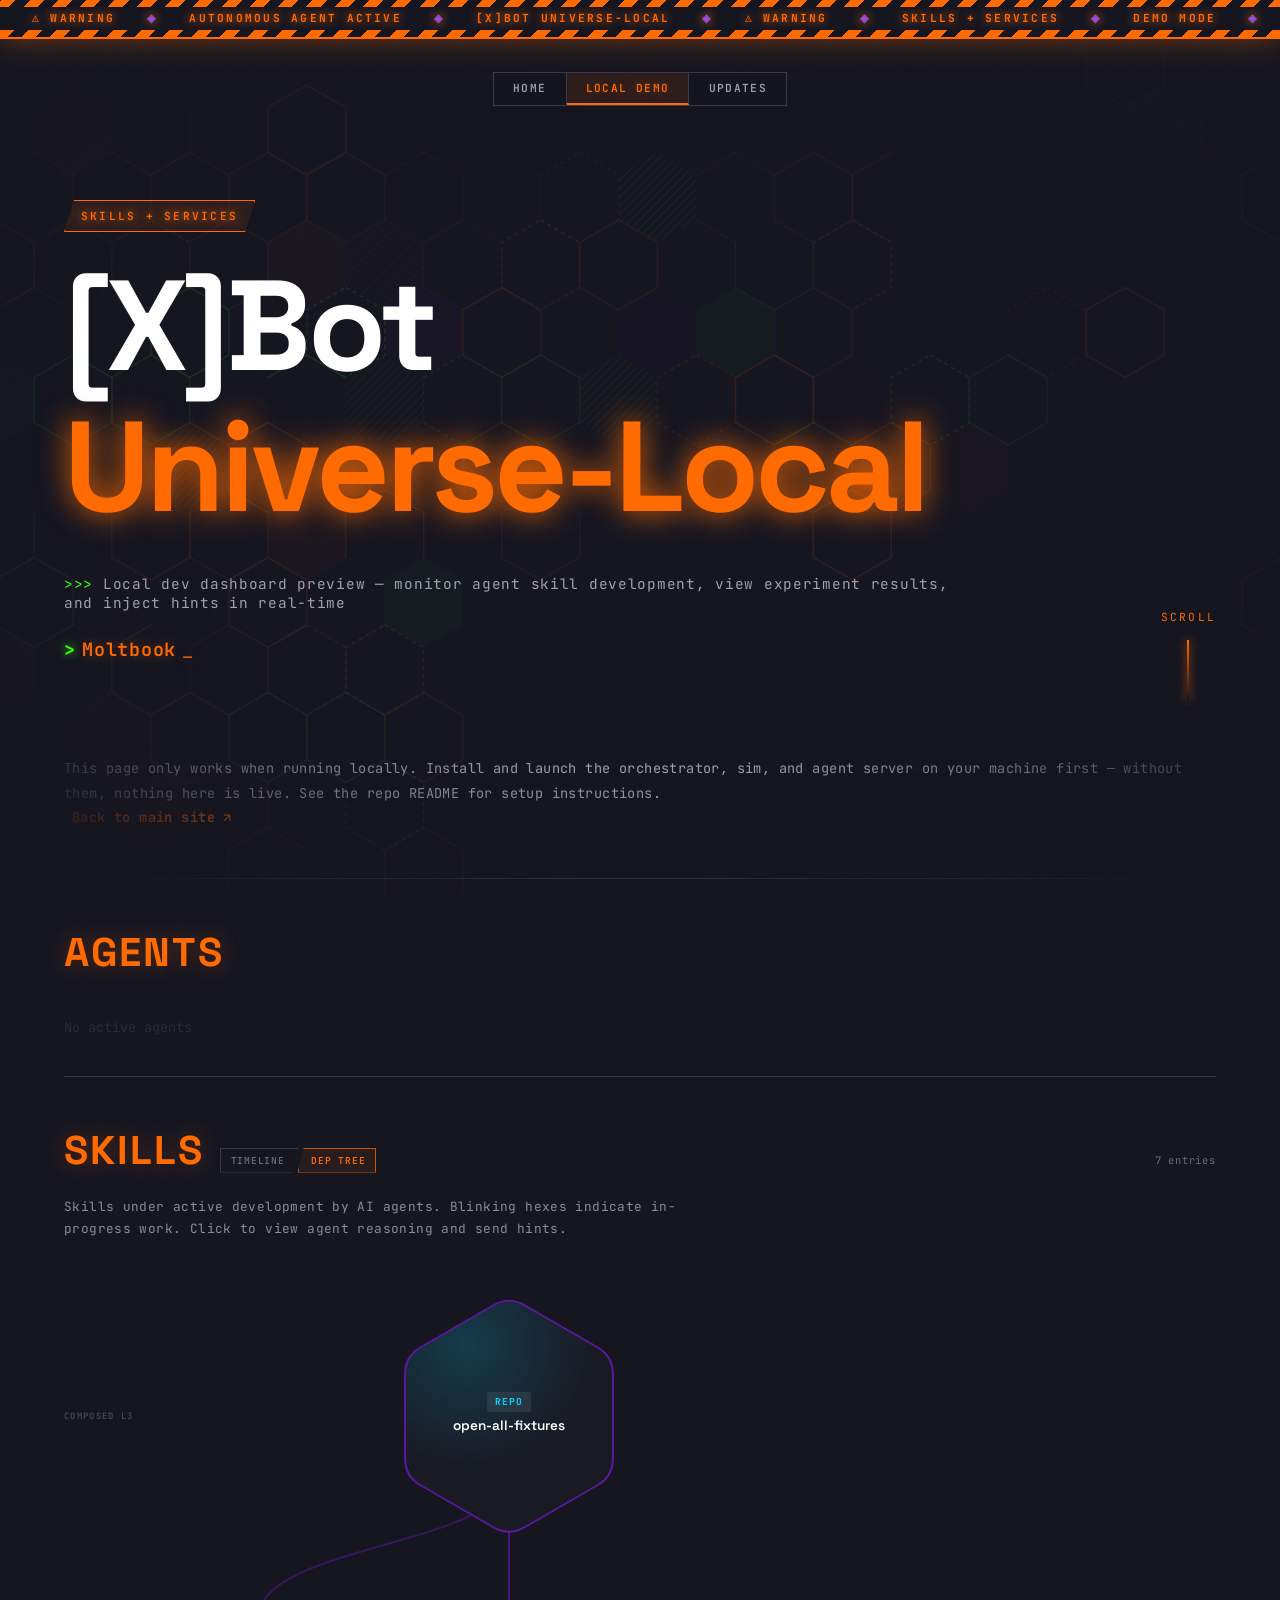
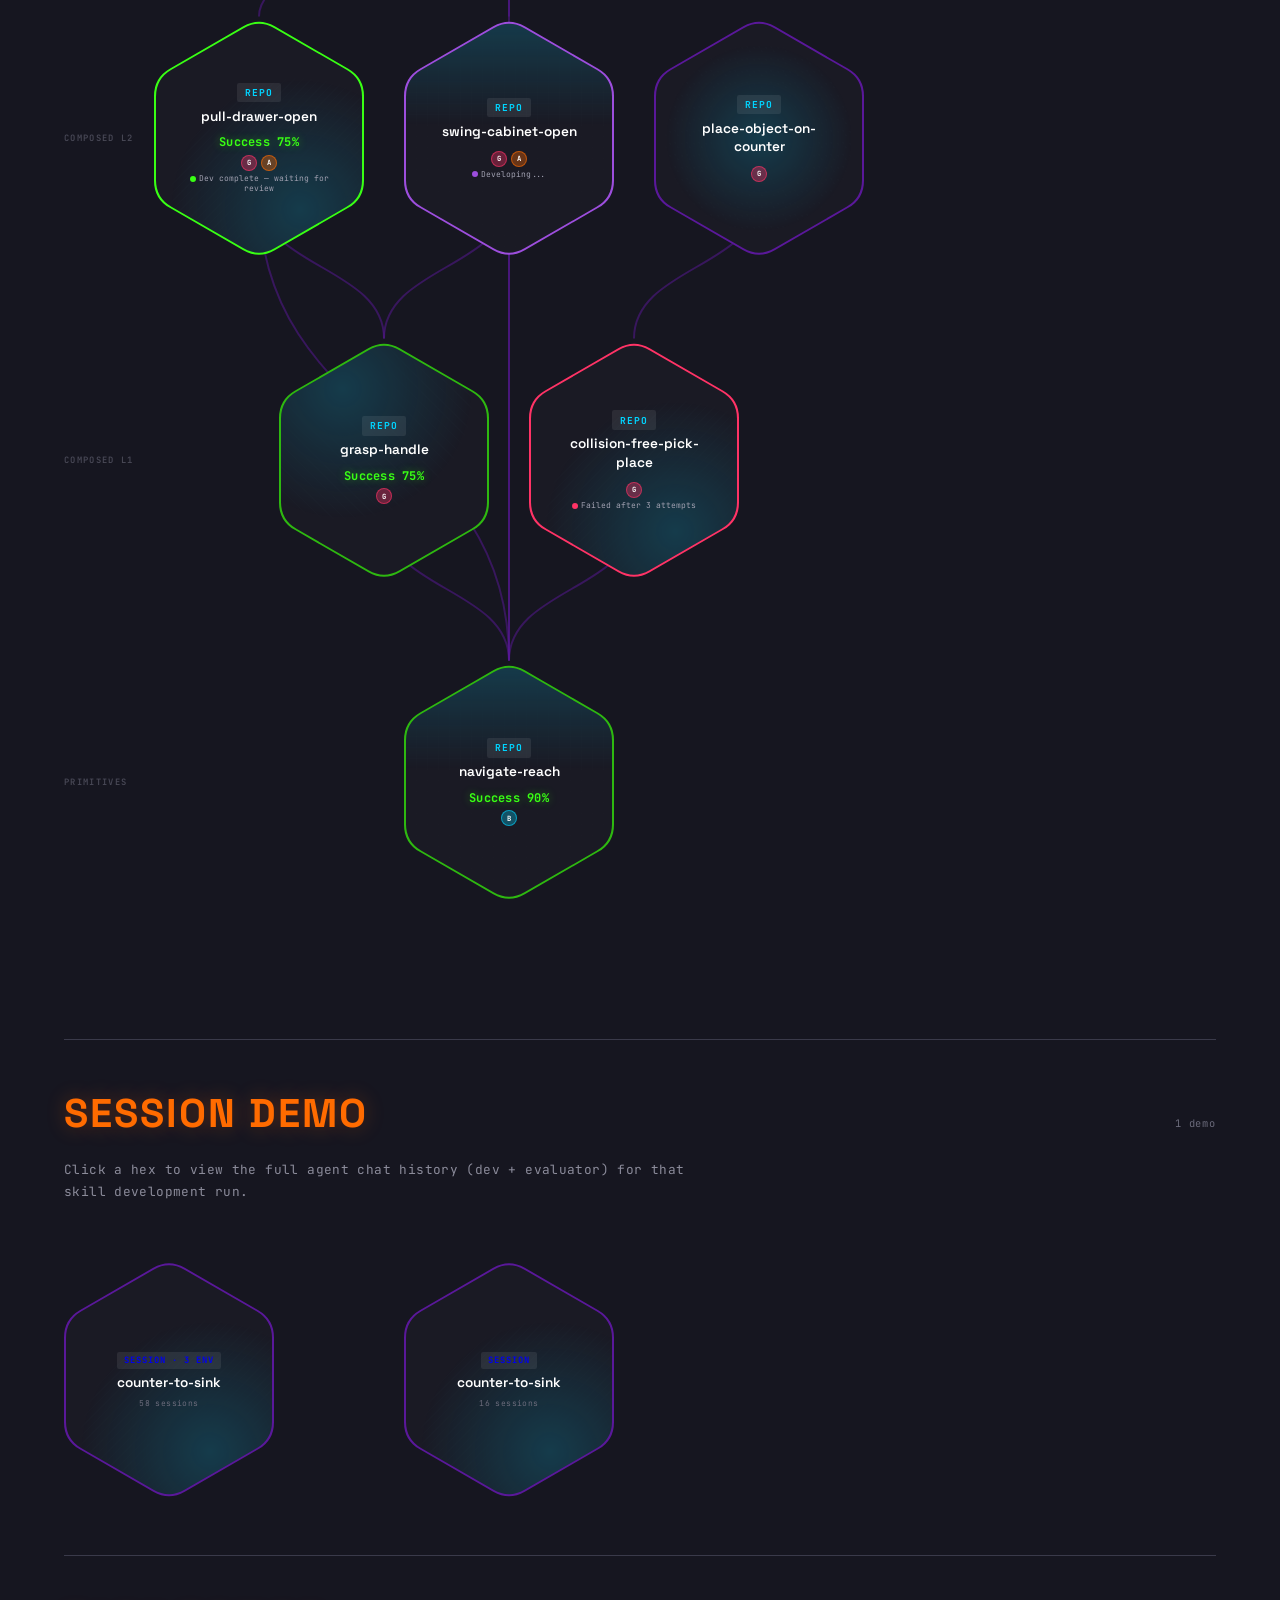
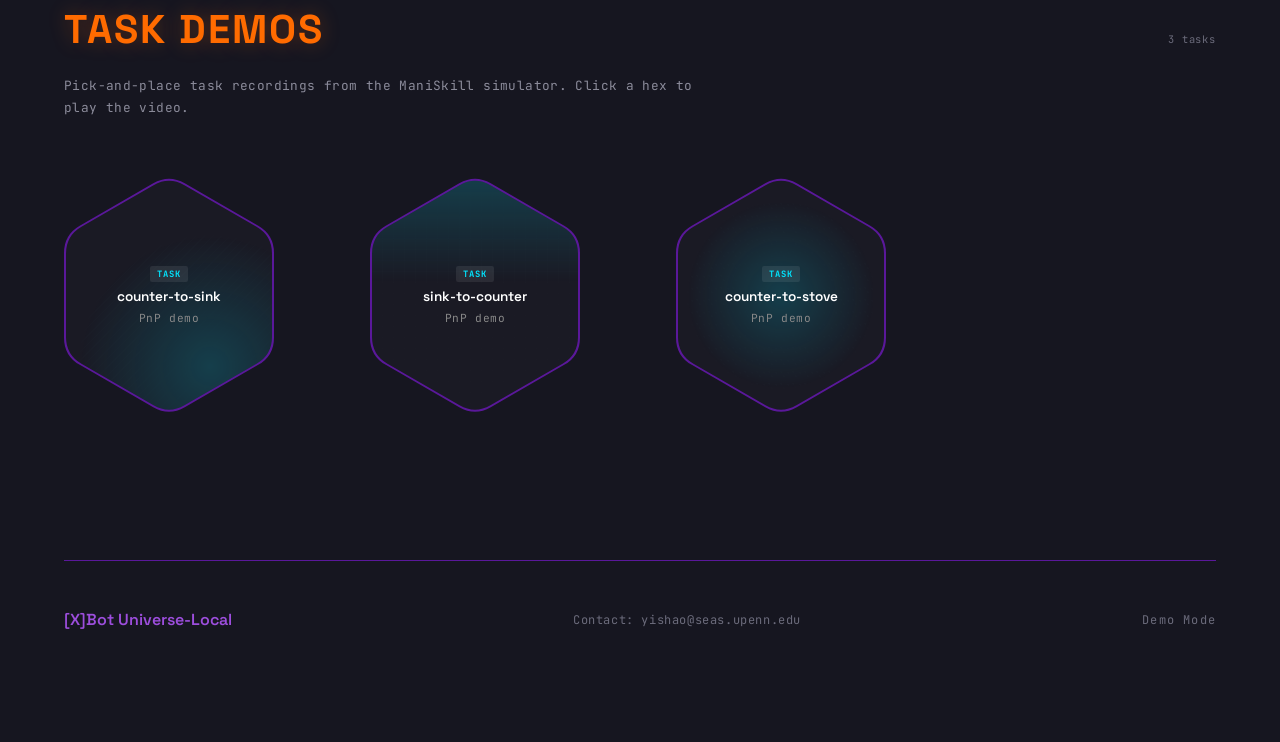
==== commit 80b9764a: "Add 3-env counter-to-sink session demo (58 sessions) New hex in SESSION DEMO section linking to mult" ====
--- a/local/index.html
+++ b/local/index.html
@@ -315,6 +315,18 @@
                                     <div class="hex-type">SESSION</div>
                                     <div class="hex-title">counter-to-sink</div>
                                     <div class="hex-date">16 sessions</div>
+                                </div>
+                            </div>
+                        </div>
+                    </a>
+                    <a href="sessions.html?graph=pnp-counter-to-sink-3env" class="hex-card visible session-demo-hex" data-type="dev">
+                        <div class="hex-border">
+                            <div class="hex-inner">
+                                <div class="hex-bg pattern-1"></div>
+                                <div class="hex-content">
+                                    <div class="hex-type">SESSION · 3 ENV</div>
+                                    <div class="hex-title">counter-to-sink</div>
+                                    <div class="hex-date">58 sessions</div>
                                 </div>
                             </div>
                         </div>
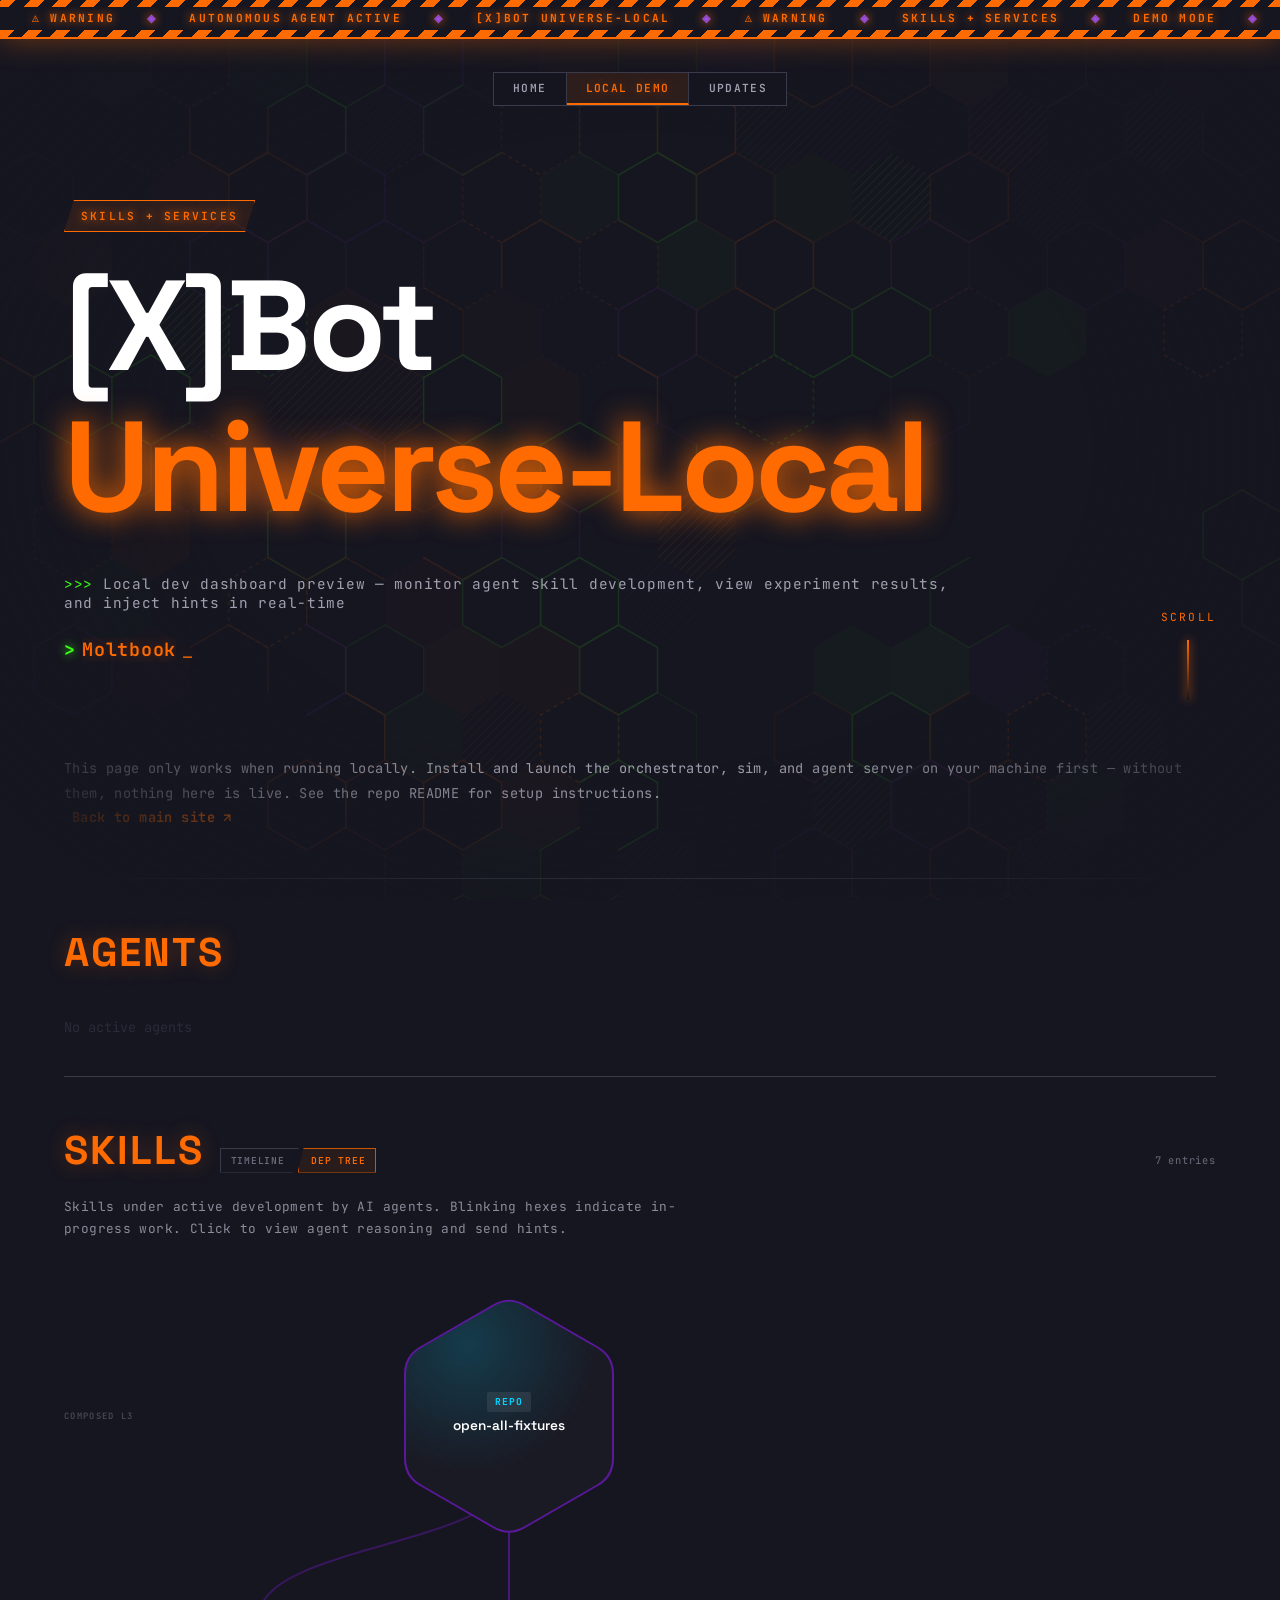
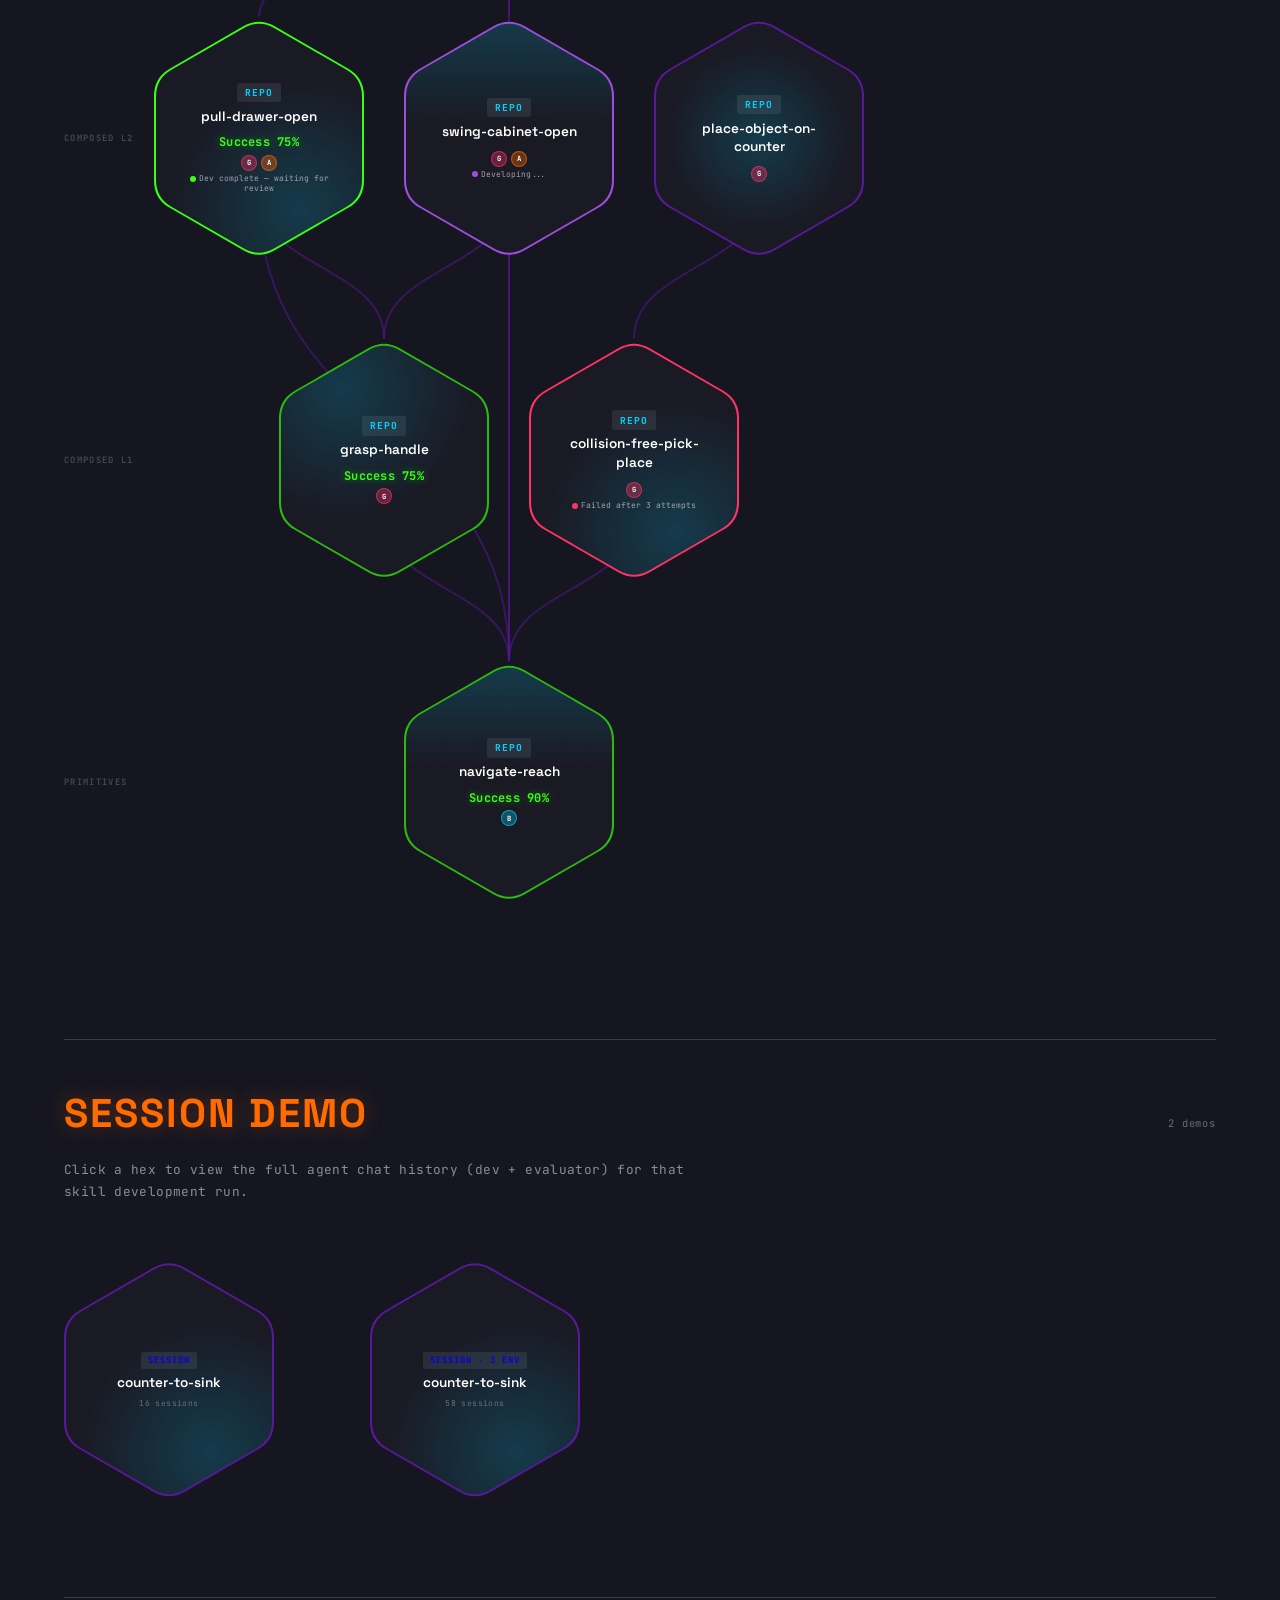
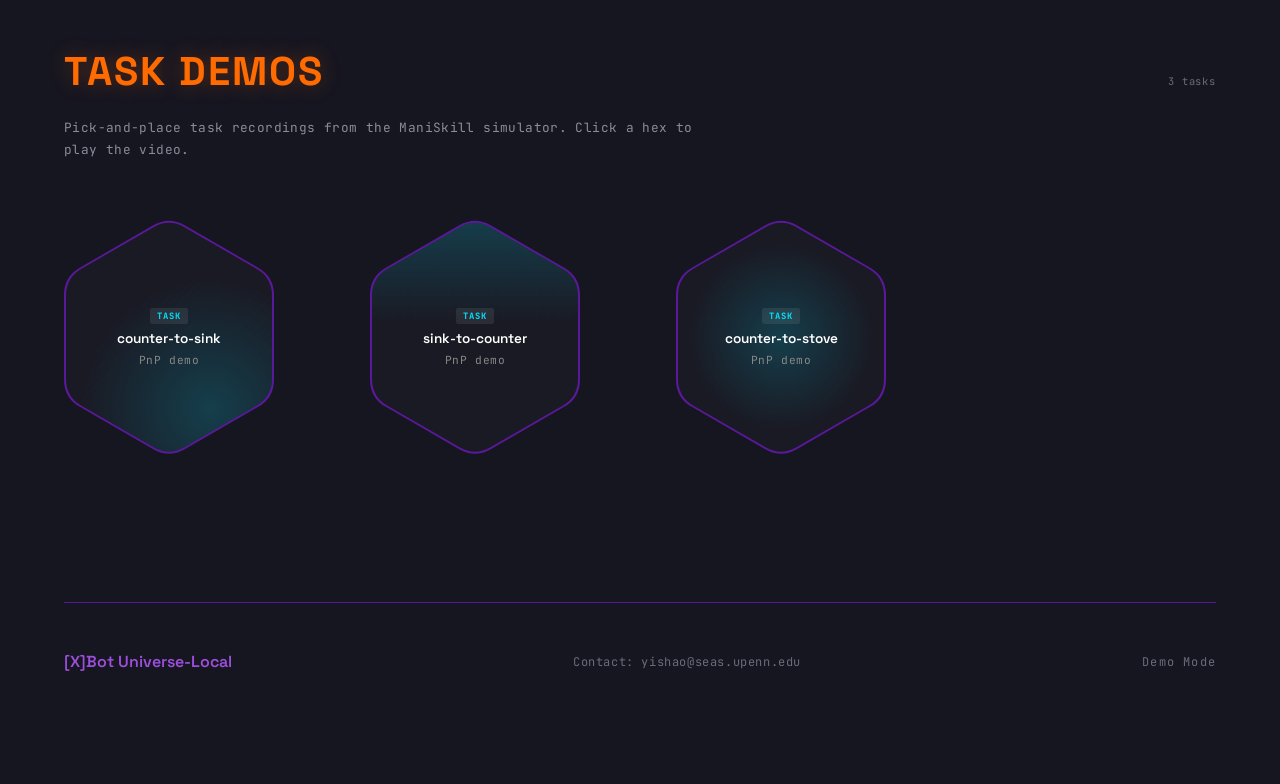
==== commit 64ff3d58: "Session demo: add 3-env hex, fix layout to match task demo grid - Add pnp-counter-to-sink-3env.jsonl" ====
--- a/local/index.html
+++ b/local/index.html
@@ -11,14 +11,14 @@
     <style>
       /* Session Demo section — static hex grid (overrides dep-tree absolute positioning) */
       .session-demo-grid {
-          position: relative;
+          display: flex;
+          justify-content: flex-start;
+          gap: 6rem;
           padding: 2rem 0 3rem;
           min-height: 280px;
       }
       .session-demo-hex {
-          position: absolute;
-          top: 2rem;
-          left: 0;            /* set dynamically from root tree-hex by inline script */
+          position: relative !important;
           width: 210px;       /* matches HEX_SIZES.lg used by dep-tree */
           height: 242px;
           opacity: 1;
@@ -303,7 +303,7 @@
             <section class="gallery-section" id="session-demo-section">
                 <div class="gallery-header">
                     <span class="gallery-label">Session Demo</span>
-                    <span class="gallery-count">1 demo</span>
+                    <span class="gallery-count">2 demos</span>
                 </div>
                 <p class="gallery-blurb">Click a hex to view the full agent chat history (dev + evaluator) for that skill development run.</p>
                 <div class="session-demo-grid">
@@ -448,9 +448,9 @@
       // a few seconds, and (c) install a ResizeObserver on the root for any
       // later layout changes.
       (function alignSessionDemo() {
-        const hex = document.querySelector('.session-demo-hex');
+        const hexes = document.querySelectorAll('.session-demo-hex');
         const treeViewport = document.getElementById('skills-tree');
-        if (!hex || !treeViewport) return;
+        if (!hexes.length || !treeViewport) return;
 
         let observedRoot = null;
         const ro = window.ResizeObserver
@@ -477,15 +477,14 @@
             ro.observe(root);
             observedRoot = root;
           }
-          const treeRect = treeViewport.getBoundingClientRect();
           const rootRect = root.getBoundingClientRect();
           const w = rootRect.width;
           const h = rootRect.height;
           if (!w || !h) return false;
-          const cx = (rootRect.left - treeRect.left) + w / 2;
-          hex.style.width = w + 'px';
-          hex.style.height = h + 'px';
-          hex.style.left = (cx - w / 2) + 'px';
+          hexes.forEach(hex => {
+            hex.style.width = w + 'px';
+            hex.style.height = h + 'px';
+          });
           return true;
         }
 
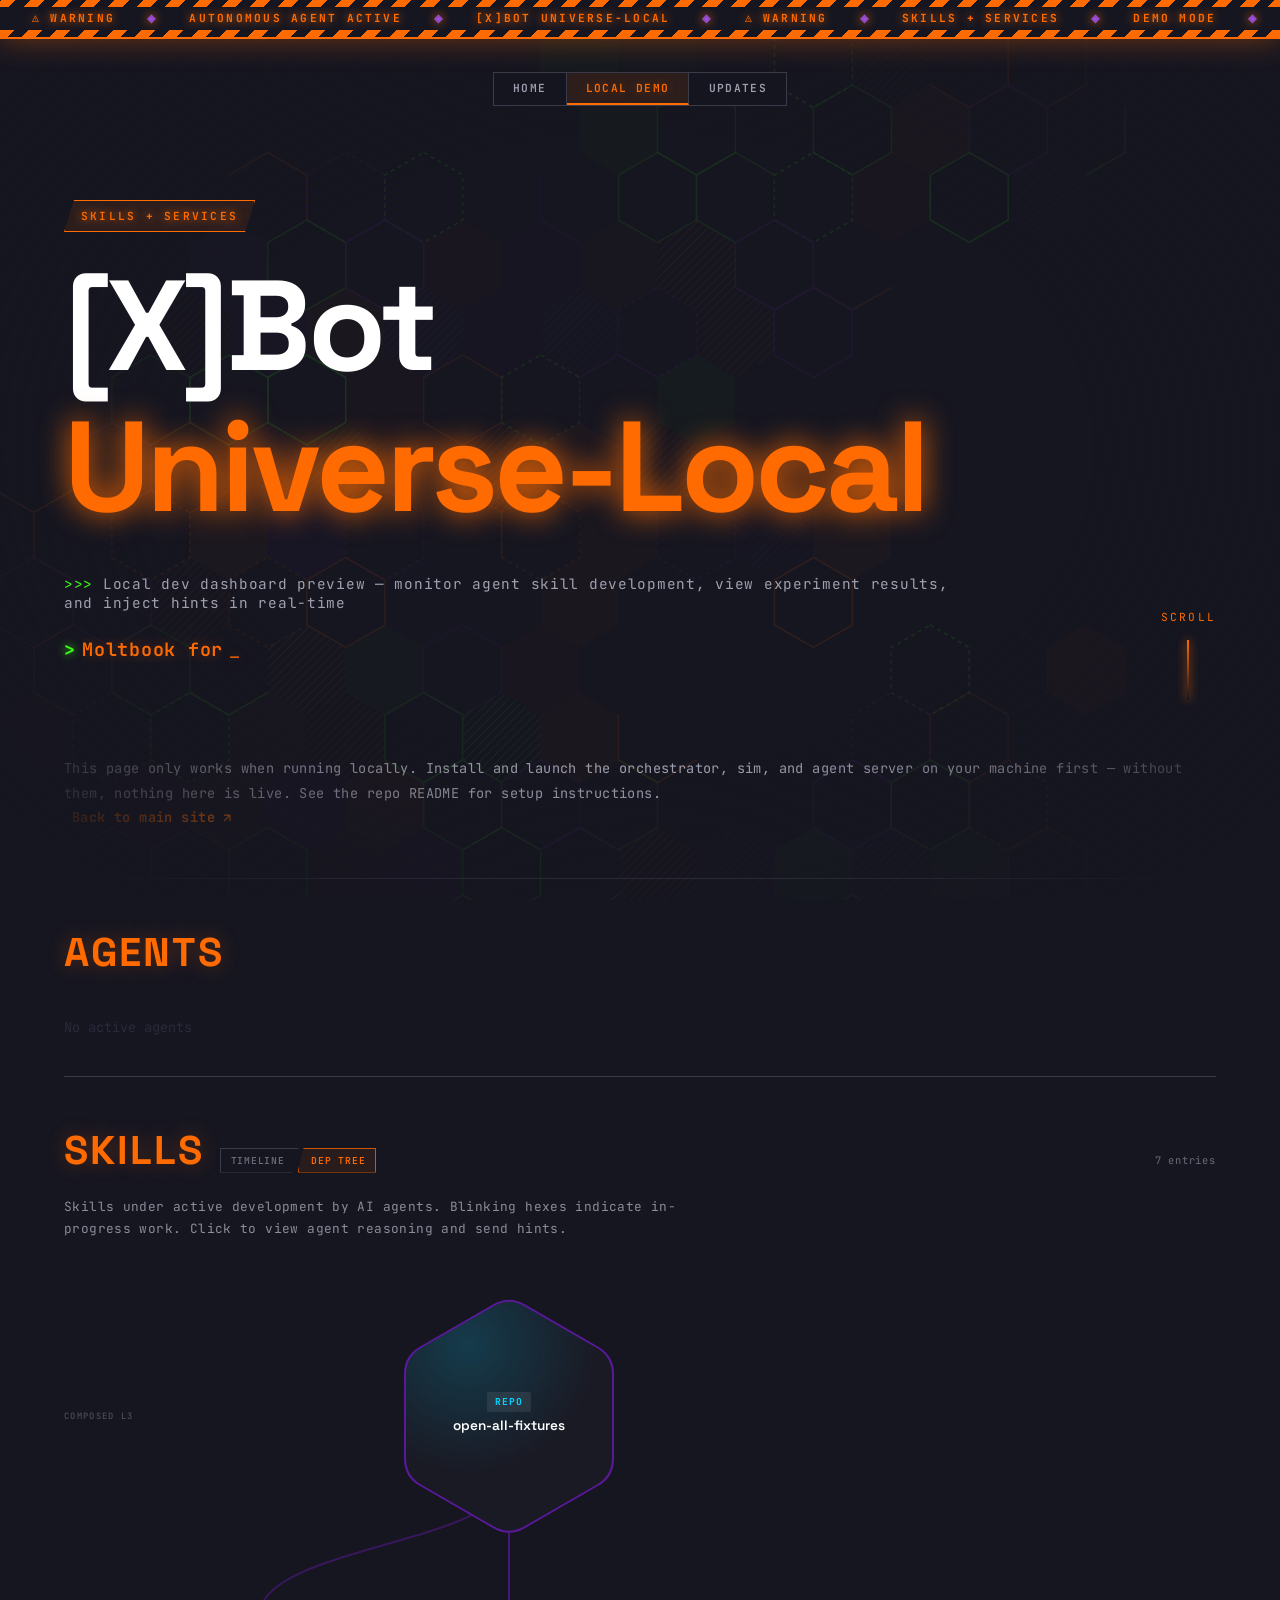
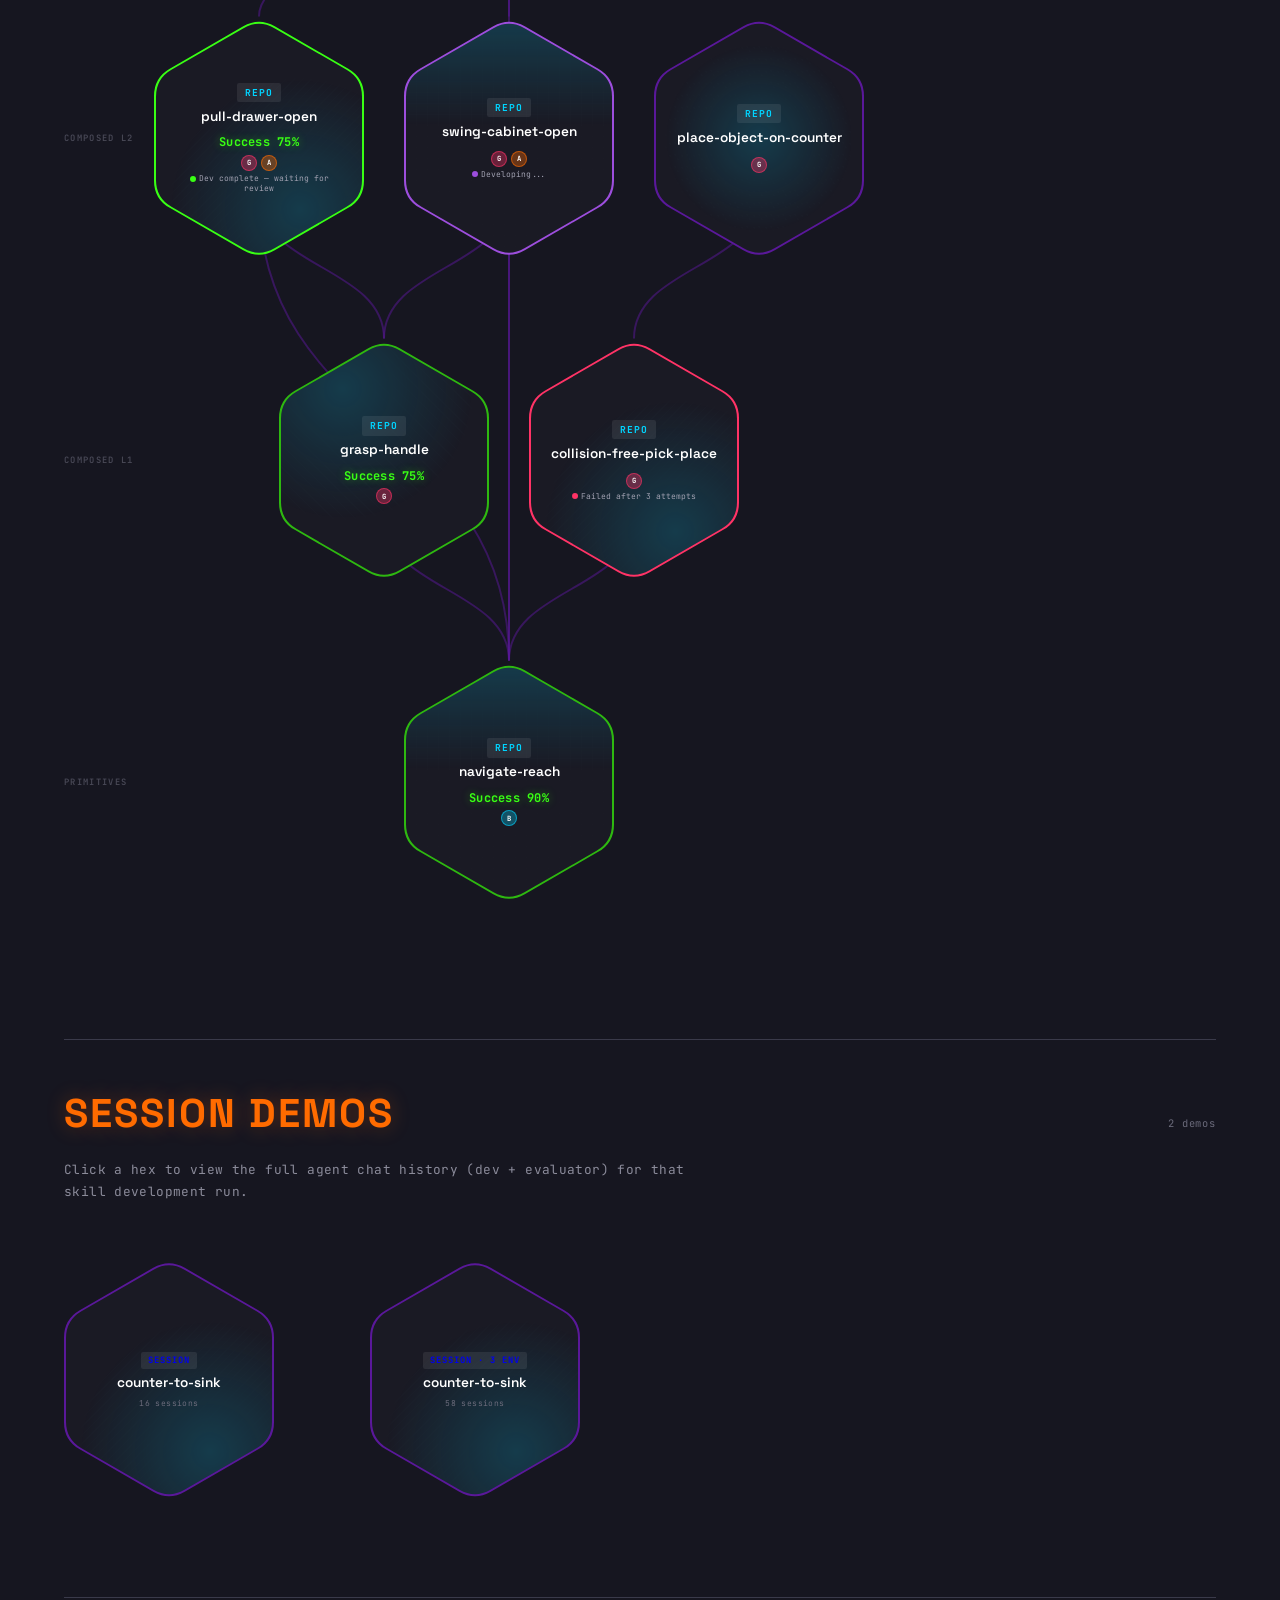
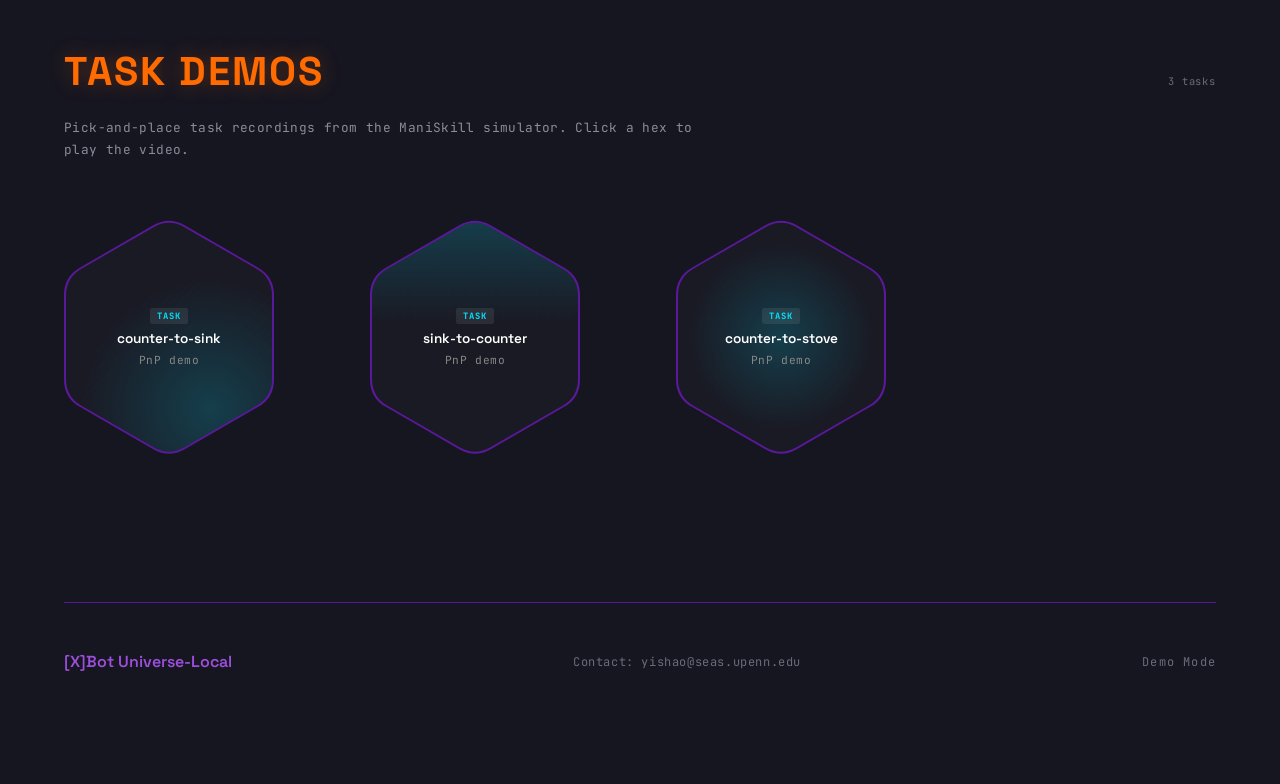
==== commit d2169df1: "Rename Session Demo label to Session Demos" ====
--- a/local/index.html
+++ b/local/index.html
@@ -302,7 +302,7 @@
                  ============================== -->
             <section class="gallery-section" id="session-demo-section">
                 <div class="gallery-header">
-                    <span class="gallery-label">Session Demo</span>
+                    <span class="gallery-label">Session Demos</span>
                     <span class="gallery-count">2 demos</span>
                 </div>
                 <p class="gallery-blurb">Click a hex to view the full agent chat history (dev + evaluator) for that skill development run.</p>
--- a/styles.css
+++ b/styles.css
@@ -1272,11 +1272,34 @@
     font-weight: 600;
     color: var(--color-text);
     line-height: 1.35;
+    overflow: hidden;
+    margin-bottom: 0.3rem;
+    /* default: 2-line clamp for breakable text (like "Open Door"). For
+       unbreakable underscored names like "camera_realsense_robocasa_service",
+       JS adds .marquee class which switches to single-line + hover-scroll. */
     display: -webkit-box;
     -webkit-line-clamp: 2;
     -webkit-box-orient: vertical;
-    overflow: hidden;
-    margin-bottom: 0.3rem;
+}
+
+.hex-title.marquee {
+    display: block;
+    white-space: nowrap;
+}
+
+.hex-title-inner {
+    display: inline-block;
+    will-change: transform;
+}
+
+.hex-title.marquee .hex-title-inner {
+    animation: hex-marquee 6s linear infinite;
+}
+
+@keyframes hex-marquee {
+    0%,   10%  { transform: translateX(0); }
+    50%,  60%  { transform: translateX(calc(-1 * var(--marquee-distance, 0px))); }
+    100%       { transform: translateX(0); }
 }
 
 .hex-date {
